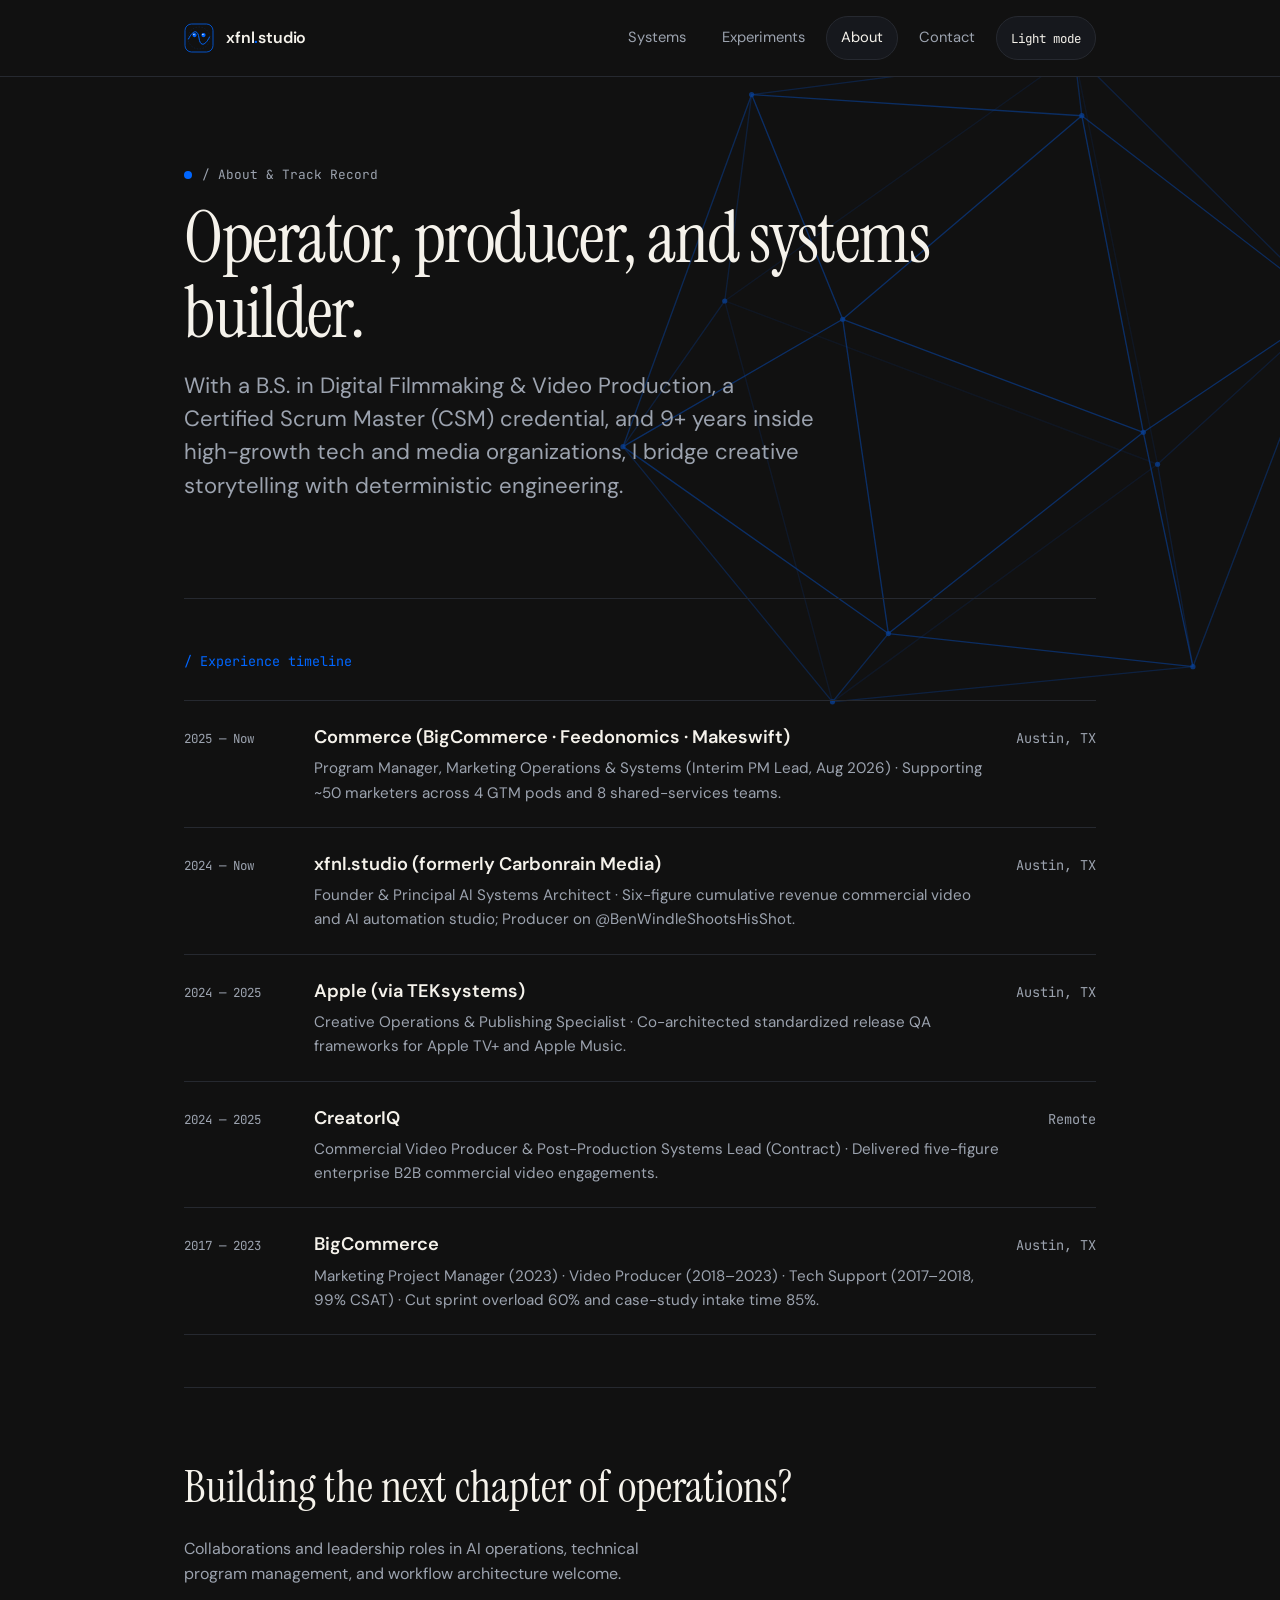
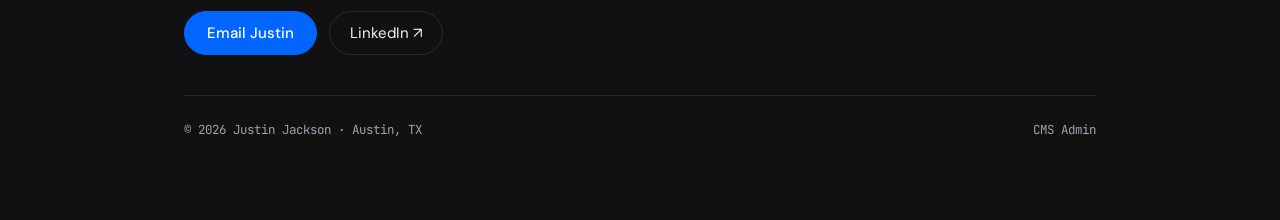
==== about/index.html @ 43e1999d "Clean-slate Clarissa-style Dark Mode + Clarity Blue portfolio + Sveltia CMS" ====
<!doctype html>
<html lang="en" data-mode="dark">
<head>
  <meta charset="utf-8">
  <meta name="viewport" content="width=device-width, initial-scale=1">
  <title>About & Timeline · Justin Jackson</title>
  <meta name="description" content="Justin Jackson — AI Systems & Marketing Operations Architect at Commerce (BigCommerce, Feedonomics, Makeswift), Apple, and CreatorIQ.">
  <link rel="icon" href="/favicon.svg" type="image/svg+xml">
  <link rel="preconnect" href="https://fonts.googleapis.com">
  <link rel="preconnect" href="https://fonts.gstatic.com" crossorigin>
  <link rel="stylesheet" href="https://fonts.googleapis.com/css2?family=DM+Sans:wght@400;500;600&family=Instrument+Serif:ital@0;1&family=JetBrains+Mono:wght@400;500&display=swap">
  <link rel="stylesheet" href="/obsession.css?v=1793552087">
  <script src="/portfolio.js?v=1793552087" defer></script>
</head>
<body>
  <canvas id="geo-canvas" class="geo-canvas" aria-hidden="true"></canvas>
  <header class="masthead">
    <div class="masthead-inner">
      <a href="/" class="brand" aria-label="xfnl.studio home">
        <img src="/favicon.svg" alt="" class="brand-icon">
        <span>xfnl<span class="brand-dot">.</span>studio</span>
      </a>
      <nav class="nav-bar" aria-label="Primary">
        <a href="/systems/" class="nav-link">Systems</a>
        <a href="/experiments/" class="nav-link">Experiments</a>
        <a href="/about/" class="nav-link active">About</a>
        <a href="#contact" class="nav-link">Contact</a>
        <button type="button" id="mode-toggle" class="mode-btn">Light mode</button>
      </nav>
    </div>
  </header>
  <main class="shell">

    <section class="hero">
      <div class="eyebrow"><span class="eyebrow-dot"></span><span>/ About &amp; Track Record</span></div>
      <h1 class="hero-title">Operator, producer, and systems builder.</h1>
      <p class="hero-lead">With a B.S. in Digital Filmmaking &amp; Video Production, a Certified Scrum Master (CSM) credential, and 9+ years inside high-growth tech and media organizations, I bridge creative storytelling with deterministic engineering.</p>
    </section>

    <section class="sec">
      <div class="sec-head"><span class="sec-kicker">/ Experience timeline</span></div>
      <div class="row-list">
        <div class="row-item">
          <span class="row-tag">2025 — Now</span>
          <div>
            <div class="row-title">Commerce (BigCommerce · Feedonomics · Makeswift)</div>
            <div class="row-sub">Program Manager, Marketing Operations &amp; Systems (Interim PM Lead, Aug 2026) · Supporting ~50 marketers across 4 GTM pods and 8 shared-services teams.</div>
          </div>
          <span class="row-arrow">Austin, TX</span>
        </div>
        <div class="row-item">
          <span class="row-tag">2024 — Now</span>
          <div>
            <div class="row-title">xfnl.studio (formerly Carbonrain Media)</div>
            <div class="row-sub">Founder &amp; Principal AI Systems Architect · Six-figure cumulative revenue commercial video and AI automation studio; Producer on @BenWindleShootsHisShot.</div>
          </div>
          <span class="row-arrow">Austin, TX</span>
        </div>
        <div class="row-item">
          <span class="row-tag">2024 — 2025</span>
          <div>
            <div class="row-title">Apple (via TEKsystems)</div>
            <div class="row-sub">Creative Operations &amp; Publishing Specialist · Co-architected standardized release QA frameworks for Apple TV+ and Apple Music.</div>
          </div>
          <span class="row-arrow">Austin, TX</span>
        </div>
        <div class="row-item">
          <span class="row-tag">2024 — 2025</span>
          <div>
            <div class="row-title">CreatorIQ</div>
            <div class="row-sub">Commercial Video Producer &amp; Post-Production Systems Lead (Contract) · Delivered five-figure enterprise B2B commercial video engagements.</div>
          </div>
          <span class="row-arrow">Remote</span>
        </div>
        <div class="row-item">
          <span class="row-tag">2017 — 2023</span>
          <div>
            <div class="row-title">BigCommerce</div>
            <div class="row-sub">Marketing Project Manager (2023) · Video Producer (2018–2023) · Tech Support (2017–2018, 99% CSAT) · Cut sprint overload 60% and case-study intake time 85%.</div>
          </div>
          <span class="row-arrow">Austin, TX</span>
        </div>
      </div>
    </section>

    <footer id="contact" class="footer">
      <h2 class="footer-title">Building the next chapter of operations?</h2>
      <p class="footer-sub">Collaborations and leadership roles in AI operations, technical program management, and workflow architecture welcome.</p>
      <div class="cta-row">
        <a href="mailto:justin@xfnl.studio" class="btn-primary">Email Justin</a>
        <a href="https://www.linkedin.com/in/justin-jackson-pm/" target="_blank" rel="noopener noreferrer" class="btn-secondary">LinkedIn ↗</a>
      </div>
      <div class="footer-meta">
        <span>© 2026 Justin Jackson · Austin, TX</span>
        <a href="/admin/">CMS Admin</a>
      </div>
    </footer>
  </main>
</body>
</html>
---- obsession.css ----
:root, html[data-mode="dark"] {
  --ar-bg: #111111;
  --ar-bg-elev: #16181d;
  --ar-fg: #f5f2eb;
  --ar-muted: #9ca3af;
  --ar-border: #262930;
  --ar-accent: #0066FF;
  --ar-accent-soft: rgba(0, 102, 255, 0.14);
  --ar-mark: #d94e4e;
  --font-serif: "Instrument Serif", Georgia, serif;
  --font-sans: "DM Sans", -apple-system, BlinkMacSystemFont, sans-serif;
  --font-mono: "JetBrains Mono", monospace;
}
html[data-mode="light"] {
  --ar-bg: #f5f2eb;
  --ar-bg-elev: #ebe6dc;
  --ar-fg: #111111;
  --ar-muted: #52525b;
  --ar-border: #d6d1c7;
  --ar-accent: #0066FF;
  --ar-accent-soft: rgba(0, 102, 255, 0.10);
  --ar-mark: #d94e4e;
}
*, *::before, *::after { box-sizing: border-box; margin: 0; padding: 0; }
html { scroll-behavior: smooth; background: var(--ar-bg); color: var(--ar-fg); font-family: var(--font-sans); font-size: 16px; line-height: 1.6; -webkit-font-smoothing: antialiased; }
body { min-height: 100vh; position: relative; overflow-x: hidden; background: var(--ar-bg); color: var(--ar-fg); transition: background-color 0.2s ease, color 0.2s ease; }
a { color: inherit; text-decoration: none; transition: color 0.15s ease, border-color 0.15s ease, background-color 0.15s ease; }
ul { list-style: none; }
.geo-canvas { position: fixed; top: 0; right: 0; width: 55vw; height: 100vh; pointer-events: none; z-index: 0; opacity: 0.55; }
@media (max-width: 768px) { .geo-canvas { width: 100vw; opacity: 0.28; } }
.shell { position: relative; z-index: 1; max-width: 960px; margin: 0 auto; padding: 0 24px; }
.masthead { border-bottom: 1px solid var(--ar-border); background: var(--ar-bg); position: sticky; top: 0; z-index: 20; }
.masthead-inner { max-width: 960px; margin: 0 auto; padding: 16px 24px; display: flex; align-items: center; justify-content: space-between; gap: 16px; }
.brand { display: inline-flex; align-items: center; gap: 12px; min-height: 44px; font-weight: 600; letter-spacing: -0.01em; }
.brand-icon { width: 30px; height: 30px; display: block; }
.brand-dot { color: var(--ar-accent); }
.nav-bar { display: flex; align-items: center; gap: 6px; flex-wrap: wrap; }
.nav-link { display: inline-flex; align-items: center; min-height: 44px; padding: 0 14px; border-radius: 999px; font-size: 0.92rem; color: var(--ar-muted); border: 1px solid transparent; }
.nav-link:hover, .nav-link.active { color: var(--ar-fg); border-color: var(--ar-border); background: var(--ar-bg-elev); }
.mode-btn { display: inline-flex; align-items: center; justify-content: center; min-width: 44px; min-height: 44px; padding: 0 14px; border-radius: 999px; border: 1px solid var(--ar-border); background: var(--ar-bg-elev); color: var(--ar-fg); font-family: var(--font-mono); font-size: 0.78rem; cursor: pointer; }
.mode-btn:hover { border-color: var(--ar-accent); }
.hero { padding: 88px 0 64px; position: relative; }
.eyebrow { font-family: var(--font-mono); font-size: 0.8rem; color: var(--ar-muted); margin-bottom: 16px; display: flex; align-items: center; gap: 10px; }
.eyebrow-dot { width: 8px; height: 8px; border-radius: 999px; background: var(--ar-accent); display: inline-block; }
.hero-title { font-family: var(--font-serif); font-weight: 400; font-size: clamp(2.75rem, 6vw, 4.5rem); line-height: 1.04; letter-spacing: -0.02em; margin-bottom: 18px; }
.hero-lead { font-size: clamp(1.12rem, 2.1vw, 1.38rem); color: var(--ar-muted); max-width: 640px; line-height: 1.5; margin-bottom: 32px; }
.hero-lead strong { color: var(--ar-fg); font-weight: 500; }
.cta-row { display: flex; align-items: center; gap: 12px; flex-wrap: wrap; }
.btn-primary { display: inline-flex; align-items: center; justify-content: center; min-height: 44px; padding: 0 22px; border-radius: 999px; background: var(--ar-accent); color: #ffffff; font-weight: 500; font-size: 0.94rem; border: 1px solid var(--ar-accent); }
.btn-primary:hover { opacity: 0.92; }
.btn-secondary { display: inline-flex; align-items: center; justify-content: center; min-height: 44px; padding: 0 20px; border-radius: 999px; background: transparent; color: var(--ar-fg); font-size: 0.94rem; border: 1px solid var(--ar-border); }
.btn-secondary:hover { border-color: var(--ar-accent); background: var(--ar-accent-soft); }
.fig-tag { margin-left: auto; font-family: var(--font-mono); font-size: 0.75rem; color: var(--ar-muted); }
.sec { padding: 52px 0; border-top: 1px solid var(--ar-border); }
.sec-head { display: flex; align-items: baseline; justify-content: space-between; margin-bottom: 28px; gap: 16px; }
.sec-kicker { font-family: var(--font-mono); font-size: 0.84rem; color: var(--ar-accent); }
.sec-more { font-family: var(--font-mono); font-size: 0.82rem; color: var(--ar-muted); min-height: 44px; display: inline-flex; align-items: center; }
.sec-more:hover { color: var(--ar-fg); }
.results-grid { display: grid; grid-template-columns: repeat(2, 1fr); gap: 16px; }
@media (max-width: 640px) { .results-grid { grid-template-columns: 1fr; } }
.stat-card { padding: 24px; border: 1px solid var(--ar-border); border-radius: 16px; background: var(--ar-bg-elev); display: flex; flex-direction: column; gap: 6px; }
.stat-num { font-family: var(--font-serif); font-size: clamp(1.85rem, 3.2vw, 2.35rem); line-height: 1.1; color: var(--ar-fg); }
.stat-desc { font-size: 0.94rem; color: var(--ar-muted); }
.row-list { display: flex; flex-direction: column; border-top: 1px solid var(--ar-border); }
.row-item { display: grid; grid-template-columns: 110px 1fr auto; align-items: baseline; gap: 20px; padding: 22px 0; border-bottom: 1px solid var(--ar-border); min-height: 44px; }
.row-item:hover .row-title { color: var(--ar-accent); }
@media (max-width: 640px) { .row-item { grid-template-columns: 1fr; gap: 6px; } }
.row-tag { font-family: var(--font-mono); font-size: 0.78rem; color: var(--ar-muted); }
.row-title { font-size: 1.14rem; font-weight: 600; color: var(--ar-fg); margin-bottom: 4px; transition: color 0.15s ease; }
.row-sub { font-size: 0.95rem; color: var(--ar-muted); }
.row-arrow { font-family: var(--font-mono); font-size: 0.85rem; color: var(--ar-muted); }
.exp-grid { display: grid; grid-template-columns: repeat(3, 1fr); gap: 16px; }
@media (max-width: 768px) { .exp-grid { grid-template-columns: 1fr; } }
.exp-card { padding: 24px; border: 1px solid var(--ar-border); border-radius: 16px; background: var(--ar-bg-elev); display: flex; flex-direction: column; gap: 10px; }
.exp-card:hover { border-color: var(--ar-accent); }
.exp-name { font-size: 1.1rem; font-weight: 600; color: var(--ar-fg); display: flex; align-items: center; justify-content: space-between; }
.exp-pill { font-family: var(--font-mono); font-size: 0.72rem; padding: 3px 10px; border-radius: 999px; border: 1px solid var(--ar-border); color: var(--ar-accent); }
.exp-desc { font-size: 0.92rem; color: var(--ar-muted); line-height: 1.5; }
.case-block { padding: 36px 0; border-bottom: 1px solid var(--ar-border); display: grid; grid-template-columns: 240px 1fr; gap: 32px; }
@media (max-width: 768px) { .case-block { grid-template-columns: 1fr; gap: 12px; } }
.case-meta { font-family: var(--font-mono); font-size: 0.8rem; color: var(--ar-muted); display: flex; flex-direction: column; gap: 8px; }
.case-title { font-family: var(--font-serif); font-size: 2rem; font-weight: 400; line-height: 1.15; margin-bottom: 14px; }
.case-body { font-size: 1rem; color: var(--ar-muted); margin-bottom: 18px; max-width: 65ch; }
.case-body strong { color: var(--ar-fg); font-weight: 500; }
.pill-row { display: flex; flex-wrap: wrap; gap: 8px; margin-top: 12px; }
.pill { font-family: var(--font-mono); font-size: 0.76rem; padding: 4px 12px; border-radius: 999px; border: 1px solid var(--ar-border); background: var(--ar-bg-elev); color: var(--ar-fg); }
.footer { padding: 64px 0 80px; border-top: 1px solid var(--ar-border); }
.footer-title { font-family: var(--font-serif); font-size: clamp(2rem, 4vw, 2.8rem); font-weight: 400; margin-bottom: 12px; }
.footer-sub { font-size: 1rem; color: var(--ar-muted); margin-bottom: 24px; max-width: 520px; }
.footer-meta { margin-top: 40px; padding-top: 24px; border-top: 1px solid var(--ar-border); display: flex; justify-content: space-between; font-family: var(--font-mono); font-size: 0.78rem; color: var(--ar-muted); flex-wrap: wrap; gap: 12px; }
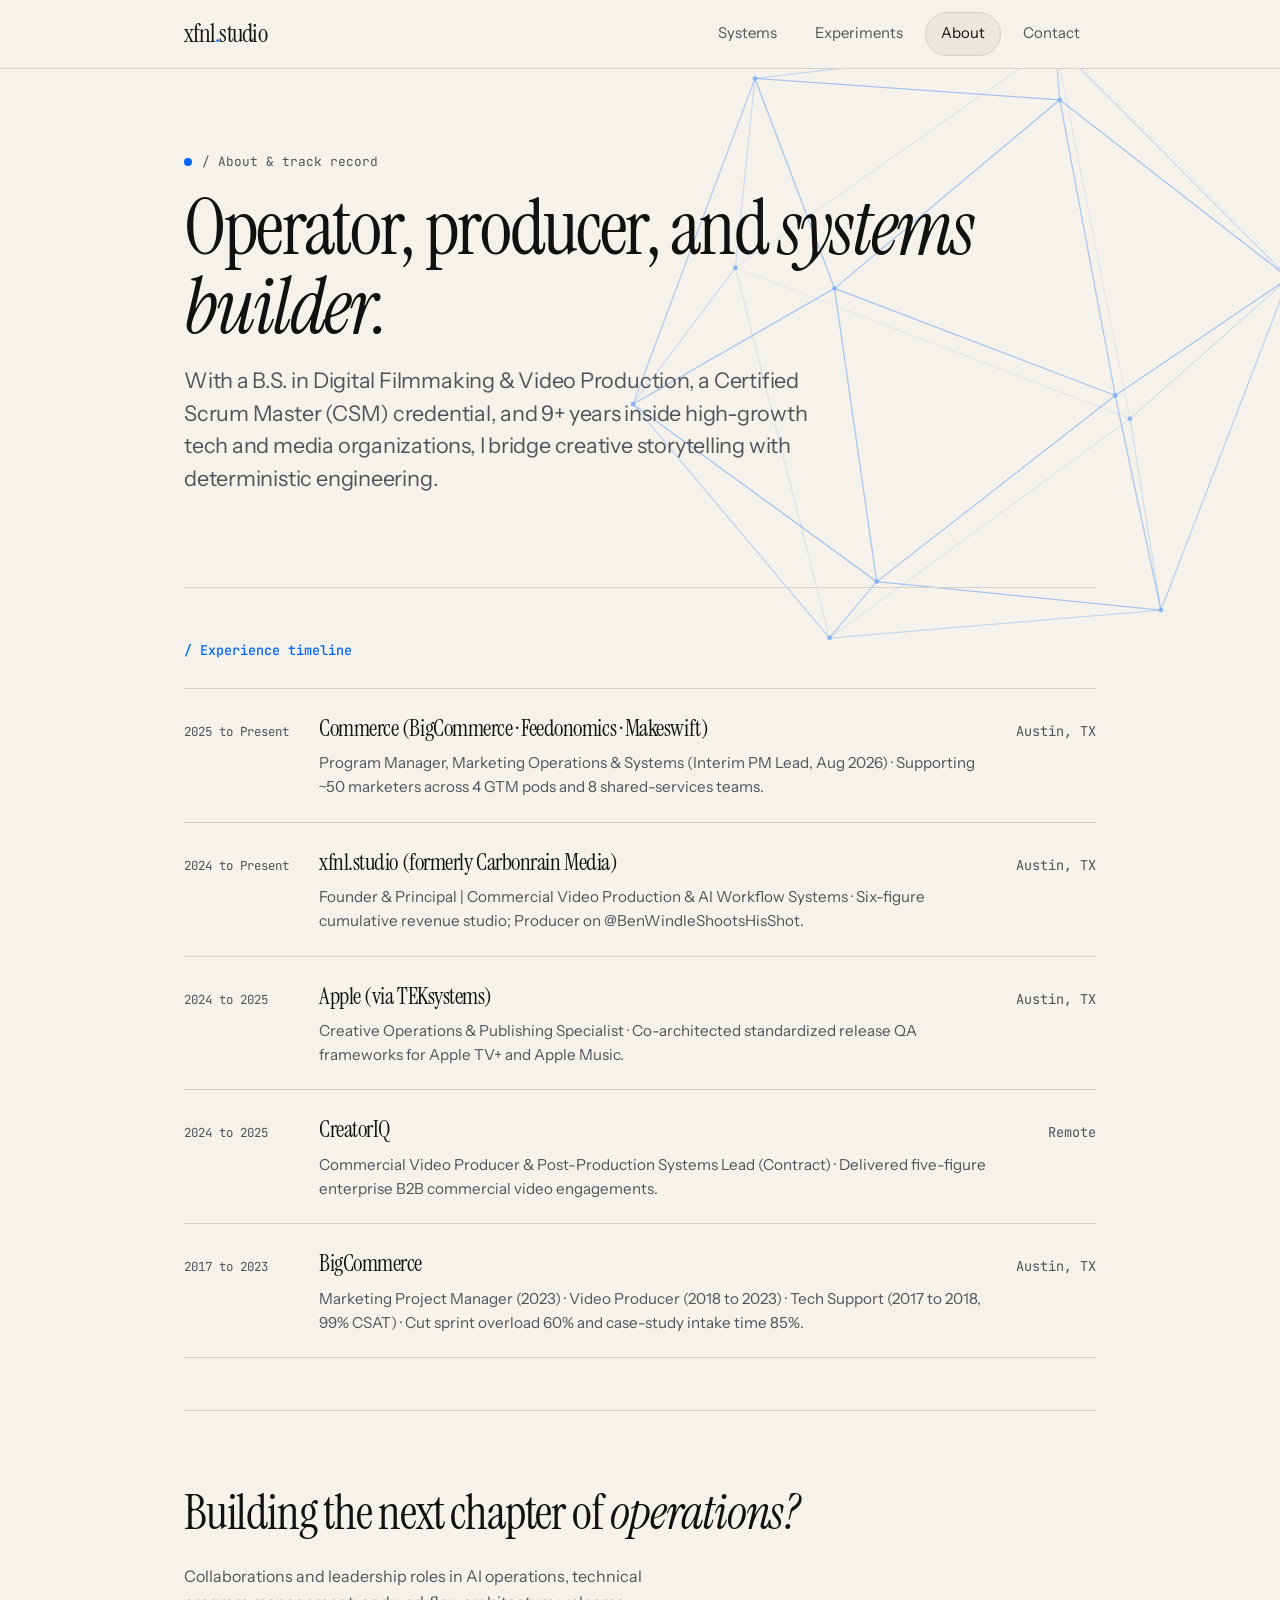
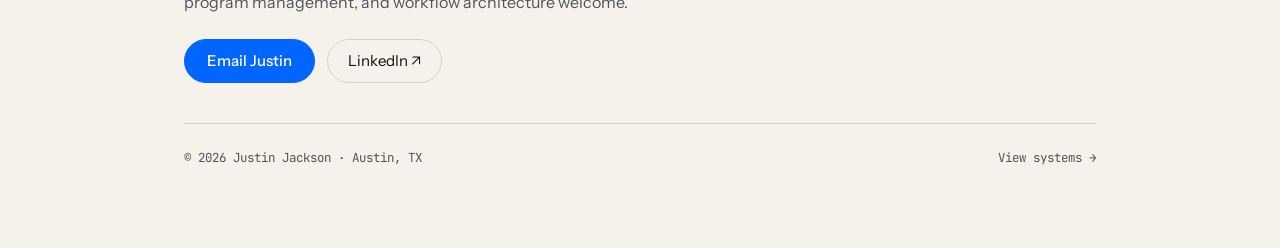
==== commit 0553e496: "V2 Portfolio: pure wordmark, mobile hamburger, auto system polarity, un-smooshed 3D mesh, 90s Apple " ====
--- a/about/index.html
+++ b/about/index.html
@@ -1,82 +1,89 @@
 <!doctype html>
-<html lang="en" data-mode="dark">
+<html lang="en">
 <head>
   <meta charset="utf-8">
   <meta name="viewport" content="width=device-width, initial-scale=1">
   <title>About & Timeline · Justin Jackson</title>
-  <meta name="description" content="Justin Jackson — AI Systems & Marketing Operations Architect at Commerce (BigCommerce, Feedonomics, Makeswift), Apple, and CreatorIQ.">
-  <link rel="icon" href="/favicon.svg" type="image/svg+xml">
+  <meta name="description" content="Justin Jackson: AI Systems and Marketing Operations Architect at Commerce (BigCommerce, Feedonomics, Makeswift), Apple, and CreatorIQ.">
+  <link rel="icon" href="/favicon.svg?v=1793558083" type="image/svg+xml">
   <link rel="preconnect" href="https://fonts.googleapis.com">
   <link rel="preconnect" href="https://fonts.gstatic.com" crossorigin>
-  <link rel="stylesheet" href="https://fonts.googleapis.com/css2?family=DM+Sans:wght@400;500;600&family=Instrument+Serif:ital@0;1&family=JetBrains+Mono:wght@400;500&display=swap">
-  <link rel="stylesheet" href="/obsession.css?v=1793552087">
-  <script src="/portfolio.js?v=1793552087" defer></script>
+  <link rel="stylesheet" href="https://fonts.googleapis.com/css2?family=Instrument+Sans:wght@400;500;600&family=Instrument+Serif:ital@0;1&family=JetBrains+Mono:wght@400;500&display=swap">
+  <link rel="stylesheet" href="/obsession.css?v=1793558083">
+  <script type="application/ld+json">{"@context": "https://schema.org", "@type": "Person", "name": "Justin Jackson", "url": "https://xfnl.studio", "jobTitle": "Program Manager, Marketing Operations & AI Systems", "worksFor": {"@type": "Organization", "name": "Commerce", "description": "Parent organization of BigCommerce, Feedonomics, and Makeswift"}, "sameAs": ["https://www.linkedin.com/in/justin-jackson-pm/", "https://www.youtube.com/@BenWindleShootsHisShot"]}</script>
+  <script src="/portfolio.js?v=1793558083" defer></script>
 </head>
-<body>
+<body data-page="about">
+  <a href="#main-content" class="skip-link">Skip to main content</a>
   <canvas id="geo-canvas" class="geo-canvas" aria-hidden="true"></canvas>
   <header class="masthead">
     <div class="masthead-inner">
       <a href="/" class="brand" aria-label="xfnl.studio home">
-        <img src="/favicon.svg" alt="" class="brand-icon">
         <span>xfnl<span class="brand-dot">.</span>studio</span>
       </a>
-      <nav class="nav-bar" aria-label="Primary">
+      <button type="button" id="menu-toggle" class="menu-toggle" aria-label="Toggle navigation menu" aria-expanded="false" aria-controls="primary-nav">
+        <svg viewBox="0 0 24 24" aria-hidden="true">
+          <line x1="4" y1="7" x2="20" y2="7"></line>
+          <line x1="4" y1="12" x2="20" y2="12"></line>
+          <line x1="4" y1="17" x2="20" y2="17"></line>
+        </svg>
+      </button>
+      <nav id="primary-nav" class="nav-bar" aria-label="Primary">
         <a href="/systems/" class="nav-link">Systems</a>
         <a href="/experiments/" class="nav-link">Experiments</a>
         <a href="/about/" class="nav-link active">About</a>
         <a href="#contact" class="nav-link">Contact</a>
-        <button type="button" id="mode-toggle" class="mode-btn">Light mode</button>
       </nav>
     </div>
   </header>
-  <main class="shell">
+  <main id="main-content" class="shell">
 
     <section class="hero">
-      <div class="eyebrow"><span class="eyebrow-dot"></span><span>/ About &amp; Track Record</span></div>
-      <h1 class="hero-title">Operator, producer, and systems builder.</h1>
-      <p class="hero-lead">With a B.S. in Digital Filmmaking &amp; Video Production, a Certified Scrum Master (CSM) credential, and 9+ years inside high-growth tech and media organizations, I bridge creative storytelling with deterministic engineering.</p>
+      <div class="eyebrow"><span class="eyebrow-dot"></span><span id="cms-eyebrow">/ About &amp; track record</span></div>
+      <h1 id="cms-title" class="hero-title">Operator, producer, and <em>systems builder.</em></h1>
+      <p id="cms-lead" class="hero-lead">With a B.S. in Digital Filmmaking &amp; Video Production, a Certified Scrum Master (CSM) credential, and 9+ years inside high-growth tech and media organizations, I bridge creative storytelling with deterministic engineering.</p>
     </section>
 
     <section class="sec">
-      <div class="sec-head"><span class="sec-kicker">/ Experience timeline</span></div>
-      <div class="row-list">
+      <div class="sec-head"><h2 class="sec-kicker">/ Experience timeline</h2></div>
+      <div id="cms-about-roles" class="row-list">
         <div class="row-item">
-          <span class="row-tag">2025 — Now</span>
+          <span class="row-tag">2025 to Present</span>
           <div>
-            <div class="row-title">Commerce (BigCommerce · Feedonomics · Makeswift)</div>
-            <div class="row-sub">Program Manager, Marketing Operations &amp; Systems (Interim PM Lead, Aug 2026) · Supporting ~50 marketers across 4 GTM pods and 8 shared-services teams.</div>
+            <h3 class="row-title">Commerce (BigCommerce · Feedonomics · Makeswift)</h3>
+            <p class="row-sub">Program Manager, Marketing Operations &amp; Systems (Interim PM Lead, Aug 2026) · Supporting ~50 marketers across 4 GTM pods and 8 shared-services teams.</p>
           </div>
           <span class="row-arrow">Austin, TX</span>
         </div>
         <div class="row-item">
-          <span class="row-tag">2024 — Now</span>
+          <span class="row-tag">2024 to Present</span>
           <div>
-            <div class="row-title">xfnl.studio (formerly Carbonrain Media)</div>
-            <div class="row-sub">Founder &amp; Principal AI Systems Architect · Six-figure cumulative revenue commercial video and AI automation studio; Producer on @BenWindleShootsHisShot.</div>
+            <h3 class="row-title">xfnl.studio (formerly Carbonrain Media)</h3>
+            <p class="row-sub">Founder &amp; Principal | Commercial Video Production &amp; AI Workflow Systems · Six-figure cumulative revenue studio; Producer on @BenWindleShootsHisShot.</p>
           </div>
           <span class="row-arrow">Austin, TX</span>
         </div>
         <div class="row-item">
-          <span class="row-tag">2024 — 2025</span>
+          <span class="row-tag">2024 to 2025</span>
           <div>
-            <div class="row-title">Apple (via TEKsystems)</div>
-            <div class="row-sub">Creative Operations &amp; Publishing Specialist · Co-architected standardized release QA frameworks for Apple TV+ and Apple Music.</div>
+            <h3 class="row-title">Apple (via TEKsystems)</h3>
+            <p class="row-sub">Creative Operations &amp; Publishing Specialist · Co-architected standardized release QA frameworks for Apple TV+ and Apple Music.</p>
           </div>
           <span class="row-arrow">Austin, TX</span>
         </div>
         <div class="row-item">
-          <span class="row-tag">2024 — 2025</span>
+          <span class="row-tag">2024 to 2025</span>
           <div>
-            <div class="row-title">CreatorIQ</div>
-            <div class="row-sub">Commercial Video Producer &amp; Post-Production Systems Lead (Contract) · Delivered five-figure enterprise B2B commercial video engagements.</div>
+            <h3 class="row-title">CreatorIQ</h3>
+            <p class="row-sub">Commercial Video Producer &amp; Post-Production Systems Lead (Contract) · Delivered five-figure enterprise B2B commercial video engagements.</p>
           </div>
           <span class="row-arrow">Remote</span>
         </div>
         <div class="row-item">
-          <span class="row-tag">2017 — 2023</span>
+          <span class="row-tag">2017 to 2023</span>
           <div>
-            <div class="row-title">BigCommerce</div>
-            <div class="row-sub">Marketing Project Manager (2023) · Video Producer (2018–2023) · Tech Support (2017–2018, 99% CSAT) · Cut sprint overload 60% and case-study intake time 85%.</div>
+            <h3 class="row-title">BigCommerce</h3>
+            <p class="row-sub">Marketing Project Manager (2023) · Video Producer (2018 to 2023) · Tech Support (2017 to 2018, 99% CSAT) · Cut sprint overload 60% and case-study intake time 85%.</p>
           </div>
           <span class="row-arrow">Austin, TX</span>
         </div>
@@ -84,7 +91,7 @@
     </section>
 
     <footer id="contact" class="footer">
-      <h2 class="footer-title">Building the next chapter of operations?</h2>
+      <h2 class="footer-title">Building the next chapter of <em>operations?</em></h2>
       <p class="footer-sub">Collaborations and leadership roles in AI operations, technical program management, and workflow architecture welcome.</p>
       <div class="cta-row">
         <a href="mailto:justin@xfnl.studio" class="btn-primary">Email Justin</a>
@@ -92,7 +99,7 @@
       </div>
       <div class="footer-meta">
         <span>© 2026 Justin Jackson · Austin, TX</span>
-        <a href="/admin/">CMS Admin</a>
+        <a href="/systems/">View systems →</a>
       </div>
     </footer>
   </main>
--- a/obsession.css
+++ b/obsession.css
@@ -1,90 +1,101 @@
-:root, html[data-mode="dark"] {
+:root {
   --ar-bg: #111111;
-  --ar-bg-elev: #16181d;
+  --ar-bg-elev: rgba(22, 24, 29, 0.86);
   --ar-fg: #f5f2eb;
   --ar-muted: #9ca3af;
   --ar-border: #262930;
   --ar-accent: #0066FF;
   --ar-accent-soft: rgba(0, 102, 255, 0.14);
-  --ar-mark: #d94e4e;
-  --font-serif: "Instrument Serif", Georgia, serif;
-  --font-sans: "DM Sans", -apple-system, BlinkMacSystemFont, sans-serif;
+  --font-serif: "Instrument Serif", Georgia, "Times New Roman", serif;
+  --font-sans: "Instrument Sans", -apple-system, BlinkMacSystemFont, sans-serif;
   --font-mono: "JetBrains Mono", monospace;
 }
-html[data-mode="light"] {
-  --ar-bg: #f5f2eb;
-  --ar-bg-elev: #ebe6dc;
-  --ar-fg: #111111;
-  --ar-muted: #52525b;
-  --ar-border: #d6d1c7;
-  --ar-accent: #0066FF;
-  --ar-accent-soft: rgba(0, 102, 255, 0.10);
-  --ar-mark: #d94e4e;
+@media (prefers-color-scheme: light) {
+  :root {
+    --ar-bg: #f5f2eb;
+    --ar-bg-elev: rgba(235, 230, 220, 0.86);
+    --ar-fg: #111111;
+    --ar-muted: #52525b;
+    --ar-border: #d6d1c7;
+    --ar-accent: #0066FF;
+    --ar-accent-soft: rgba(0, 102, 255, 0.10);
+  }
 }
 *, *::before, *::after { box-sizing: border-box; margin: 0; padding: 0; }
-html { scroll-behavior: smooth; background: var(--ar-bg); color: var(--ar-fg); font-family: var(--font-sans); font-size: 16px; line-height: 1.6; -webkit-font-smoothing: antialiased; }
-body { min-height: 100vh; position: relative; overflow-x: hidden; background: var(--ar-bg); color: var(--ar-fg); transition: background-color 0.2s ease, color 0.2s ease; }
+html { scroll-behavior: smooth; background: var(--ar-bg); color: var(--ar-fg); font-family: var(--font-sans); font-size: 16px; line-height: 1.6; -webkit-font-smoothing: antialiased; text-rendering: optimizeLegibility; }
+body { min-height: 100vh; position: relative; overflow-x: hidden; background: var(--ar-bg); color: var(--ar-fg); }
 a { color: inherit; text-decoration: none; transition: color 0.15s ease, border-color 0.15s ease, background-color 0.15s ease; }
+a:focus-visible, button:focus-visible { outline: 2px solid var(--ar-accent); outline-offset: 3px; border-radius: 6px; }
 ul { list-style: none; }
-.geo-canvas { position: fixed; top: 0; right: 0; width: 55vw; height: 100vh; pointer-events: none; z-index: 0; opacity: 0.55; }
-@media (max-width: 768px) { .geo-canvas { width: 100vw; opacity: 0.28; } }
+.skip-link { position: absolute; left: -9999px; top: 8px; z-index: 100; padding: 10px 16px; background: var(--ar-accent); color: #ffffff; border-radius: 999px; font-size: 0.88rem; }
+.skip-link:focus { left: 16px; }
+.geo-canvas { position: fixed; top: 0; right: 0; width: 55vw; height: 100vh; pointer-events: none; z-index: 0; opacity: 0.52; display: block; }
+@media (max-width: 768px) { .geo-canvas { width: 100vw; height: 100svh; opacity: 0.30; } }
 .shell { position: relative; z-index: 1; max-width: 960px; margin: 0 auto; padding: 0 24px; }
-.masthead { border-bottom: 1px solid var(--ar-border); background: var(--ar-bg); position: sticky; top: 0; z-index: 20; }
-.masthead-inner { max-width: 960px; margin: 0 auto; padding: 16px 24px; display: flex; align-items: center; justify-content: space-between; gap: 16px; }
-.brand { display: inline-flex; align-items: center; gap: 12px; min-height: 44px; font-weight: 600; letter-spacing: -0.01em; }
-.brand-icon { width: 30px; height: 30px; display: block; }
+.masthead { border-bottom: 1px solid var(--ar-border); background: var(--ar-bg); position: sticky; top: 0; z-index: 30; }
+.masthead-inner { max-width: 960px; margin: 0 auto; padding: 12px 24px; display: flex; align-items: center; justify-content: space-between; gap: 16px; position: relative; }
+.brand { display: inline-flex; align-items: center; min-height: 44px; font-family: var(--font-serif); font-size: 1.55rem; font-weight: 400; letter-spacing: -0.03em; }
 .brand-dot { color: var(--ar-accent); }
-.nav-bar { display: flex; align-items: center; gap: 6px; flex-wrap: wrap; }
-.nav-link { display: inline-flex; align-items: center; min-height: 44px; padding: 0 14px; border-radius: 999px; font-size: 0.92rem; color: var(--ar-muted); border: 1px solid transparent; }
+.menu-toggle { display: none; align-items: center; justify-content: center; width: 44px; height: 44px; border-radius: 999px; border: 1px solid var(--ar-border); background: var(--ar-bg-elev); color: var(--ar-fg); cursor: pointer; }
+.menu-toggle svg { width: 20px; height: 20px; stroke: currentColor; stroke-width: 1.8; fill: none; stroke-linecap: round; }
+.nav-bar { display: flex; align-items: center; gap: 6px; }
+.nav-link { display: inline-flex; align-items: center; min-height: 44px; padding: 0 15px; border-radius: 999px; font-size: 0.93rem; color: var(--ar-muted); border: 1px solid transparent; }
 .nav-link:hover, .nav-link.active { color: var(--ar-fg); border-color: var(--ar-border); background: var(--ar-bg-elev); }
-.mode-btn { display: inline-flex; align-items: center; justify-content: center; min-width: 44px; min-height: 44px; padding: 0 14px; border-radius: 999px; border: 1px solid var(--ar-border); background: var(--ar-bg-elev); color: var(--ar-fg); font-family: var(--font-mono); font-size: 0.78rem; cursor: pointer; }
-.mode-btn:hover { border-color: var(--ar-accent); }
-.hero { padding: 88px 0 64px; position: relative; }
-.eyebrow { font-family: var(--font-mono); font-size: 0.8rem; color: var(--ar-muted); margin-bottom: 16px; display: flex; align-items: center; gap: 10px; }
-.eyebrow-dot { width: 8px; height: 8px; border-radius: 999px; background: var(--ar-accent); display: inline-block; }
-.hero-title { font-family: var(--font-serif); font-weight: 400; font-size: clamp(2.75rem, 6vw, 4.5rem); line-height: 1.04; letter-spacing: -0.02em; margin-bottom: 18px; }
-.hero-lead { font-size: clamp(1.12rem, 2.1vw, 1.38rem); color: var(--ar-muted); max-width: 640px; line-height: 1.5; margin-bottom: 32px; }
+@media (max-width: 720px) {
+  .menu-toggle { display: inline-flex; }
+  .nav-bar { display: none; position: absolute; top: 100%; left: 0; right: 0; background: var(--ar-bg); border-bottom: 1px solid var(--ar-border); padding: 12px 24px 18px; flex-direction: column; align-items: stretch; gap: 6px; }
+  .nav-bar.open { display: flex; }
+  .nav-link { width: 100%; justify-content: flex-start; padding: 0 16px; }
+}
+.hero { padding: 84px 0 60px; position: relative; }
+@media (max-width: 640px) { .hero { padding: 52px 0 44px; } }
+.eyebrow { font-family: var(--font-mono); font-size: 0.8rem; color: var(--ar-muted); margin-bottom: 16px; display: flex; align-items: center; gap: 10px; line-height: 1.45; }
+.eyebrow-dot { width: 8px; height: 8px; border-radius: 999px; background: var(--ar-accent); flex-shrink: 0; display: inline-block; }
+.hero-title { font-family: var(--font-serif); font-weight: 400; font-size: clamp(3rem, 6.8vw, 4.85rem); line-height: 1.02; letter-spacing: -0.03em; margin-bottom: 18px; }
+.hero-title em { font-style: italic; font-weight: 400; }
+.hero-lead { font-size: clamp(1.12rem, 2.05vw, 1.35rem); color: var(--ar-muted); max-width: 630px; line-height: 1.52; margin-bottom: 32px; letter-spacing: -0.01em; }
 .hero-lead strong { color: var(--ar-fg); font-weight: 500; }
+.hero-lead a { text-decoration: underline; text-decoration-color: var(--ar-accent); text-underline-offset: 3px; }
 .cta-row { display: flex; align-items: center; gap: 12px; flex-wrap: wrap; }
 .btn-primary { display: inline-flex; align-items: center; justify-content: center; min-height: 44px; padding: 0 22px; border-radius: 999px; background: var(--ar-accent); color: #ffffff; font-weight: 500; font-size: 0.94rem; border: 1px solid var(--ar-accent); }
 .btn-primary:hover { opacity: 0.92; }
 .btn-secondary { display: inline-flex; align-items: center; justify-content: center; min-height: 44px; padding: 0 20px; border-radius: 999px; background: transparent; color: var(--ar-fg); font-size: 0.94rem; border: 1px solid var(--ar-border); }
 .btn-secondary:hover { border-color: var(--ar-accent); background: var(--ar-accent-soft); }
-.fig-tag { margin-left: auto; font-family: var(--font-mono); font-size: 0.75rem; color: var(--ar-muted); }
 .sec { padding: 52px 0; border-top: 1px solid var(--ar-border); }
-.sec-head { display: flex; align-items: baseline; justify-content: space-between; margin-bottom: 28px; gap: 16px; }
-.sec-kicker { font-family: var(--font-mono); font-size: 0.84rem; color: var(--ar-accent); }
+.sec-head { display: flex; align-items: baseline; justify-content: space-between; margin-bottom: 26px; gap: 16px; }
+.sec-kicker { font-family: var(--font-mono); font-size: 0.84rem; font-weight: 500; color: var(--ar-accent); }
 .sec-more { font-family: var(--font-mono); font-size: 0.82rem; color: var(--ar-muted); min-height: 44px; display: inline-flex; align-items: center; }
 .sec-more:hover { color: var(--ar-fg); }
 .results-grid { display: grid; grid-template-columns: repeat(2, 1fr); gap: 16px; }
 @media (max-width: 640px) { .results-grid { grid-template-columns: 1fr; } }
-.stat-card { padding: 24px; border: 1px solid var(--ar-border); border-radius: 16px; background: var(--ar-bg-elev); display: flex; flex-direction: column; gap: 6px; }
-.stat-num { font-family: var(--font-serif); font-size: clamp(1.85rem, 3.2vw, 2.35rem); line-height: 1.1; color: var(--ar-fg); }
+.stat-card { padding: 24px; border: 1px solid var(--ar-border); border-radius: 16px; background: var(--ar-bg-elev); backdrop-filter: blur(8px); display: flex; flex-direction: column; gap: 6px; }
+.stat-num { font-family: var(--font-serif); font-size: clamp(1.95rem, 3.4vw, 2.45rem); line-height: 1.08; letter-spacing: -0.025em; color: var(--ar-fg); font-weight: 400; }
 .stat-desc { font-size: 0.94rem; color: var(--ar-muted); }
 .row-list { display: flex; flex-direction: column; border-top: 1px solid var(--ar-border); }
-.row-item { display: grid; grid-template-columns: 110px 1fr auto; align-items: baseline; gap: 20px; padding: 22px 0; border-bottom: 1px solid var(--ar-border); min-height: 44px; }
+.row-item { display: grid; grid-template-columns: 115px 1fr auto; align-items: baseline; gap: 20px; padding: 22px 0; border-bottom: 1px solid var(--ar-border); min-height: 44px; }
 .row-item:hover .row-title { color: var(--ar-accent); }
-@media (max-width: 640px) { .row-item { grid-template-columns: 1fr; gap: 6px; } }
+@media (max-width: 640px) { .row-item { grid-template-columns: 1fr; gap: 6px; } .row-arrow { display: none; } }
 .row-tag { font-family: var(--font-mono); font-size: 0.78rem; color: var(--ar-muted); }
-.row-title { font-size: 1.14rem; font-weight: 600; color: var(--ar-fg); margin-bottom: 4px; transition: color 0.15s ease; }
+.row-title { font-family: var(--font-serif); font-size: 1.42rem; font-weight: 400; letter-spacing: -0.02em; color: var(--ar-fg); margin-bottom: 4px; transition: color 0.15s ease; }
 .row-sub { font-size: 0.95rem; color: var(--ar-muted); }
 .row-arrow { font-family: var(--font-mono); font-size: 0.85rem; color: var(--ar-muted); }
 .exp-grid { display: grid; grid-template-columns: repeat(3, 1fr); gap: 16px; }
 @media (max-width: 768px) { .exp-grid { grid-template-columns: 1fr; } }
-.exp-card { padding: 24px; border: 1px solid var(--ar-border); border-radius: 16px; background: var(--ar-bg-elev); display: flex; flex-direction: column; gap: 10px; }
+.exp-card { padding: 24px; border: 1px solid var(--ar-border); border-radius: 16px; background: var(--ar-bg-elev); backdrop-filter: blur(8px); display: flex; flex-direction: column; gap: 10px; }
 .exp-card:hover { border-color: var(--ar-accent); }
-.exp-name { font-size: 1.1rem; font-weight: 600; color: var(--ar-fg); display: flex; align-items: center; justify-content: space-between; }
+.exp-name { font-family: var(--font-serif); font-size: 1.45rem; font-weight: 400; letter-spacing: -0.02em; color: var(--ar-fg); display: flex; align-items: center; justify-content: space-between; }
 .exp-pill { font-family: var(--font-mono); font-size: 0.72rem; padding: 3px 10px; border-radius: 999px; border: 1px solid var(--ar-border); color: var(--ar-accent); }
 .exp-desc { font-size: 0.92rem; color: var(--ar-muted); line-height: 1.5; }
-.case-block { padding: 36px 0; border-bottom: 1px solid var(--ar-border); display: grid; grid-template-columns: 240px 1fr; gap: 32px; }
+.case-block { padding: 36px 0; border-bottom: 1px solid var(--ar-border); display: grid; grid-template-columns: 220px 1fr; gap: 32px; }
 @media (max-width: 768px) { .case-block { grid-template-columns: 1fr; gap: 12px; } }
-.case-meta { font-family: var(--font-mono); font-size: 0.8rem; color: var(--ar-muted); display: flex; flex-direction: column; gap: 8px; }
-.case-title { font-family: var(--font-serif); font-size: 2rem; font-weight: 400; line-height: 1.15; margin-bottom: 14px; }
+.case-meta { font-family: var(--font-mono); font-size: 0.8rem; color: var(--ar-muted); display: flex; flex-direction: column; gap: 6px; }
+.case-title { font-family: var(--font-serif); font-size: clamp(1.85rem, 3.2vw, 2.3rem); font-weight: 400; letter-spacing: -0.025em; line-height: 1.12; margin-bottom: 14px; }
 .case-body { font-size: 1rem; color: var(--ar-muted); margin-bottom: 18px; max-width: 65ch; }
 .case-body strong { color: var(--ar-fg); font-weight: 500; }
+.case-body a { text-decoration: underline; text-decoration-color: var(--ar-accent); text-underline-offset: 3px; }
 .pill-row { display: flex; flex-wrap: wrap; gap: 8px; margin-top: 12px; }
 .pill { font-family: var(--font-mono); font-size: 0.76rem; padding: 4px 12px; border-radius: 999px; border: 1px solid var(--ar-border); background: var(--ar-bg-elev); color: var(--ar-fg); }
 .footer { padding: 64px 0 80px; border-top: 1px solid var(--ar-border); }
-.footer-title { font-family: var(--font-serif); font-size: clamp(2rem, 4vw, 2.8rem); font-weight: 400; margin-bottom: 12px; }
+.footer-title { font-family: var(--font-serif); font-size: clamp(2.1rem, 4.2vw, 3rem); font-weight: 400; letter-spacing: -0.025em; margin-bottom: 12px; }
 .footer-sub { font-size: 1rem; color: var(--ar-muted); margin-bottom: 24px; max-width: 520px; }
 .footer-meta { margin-top: 40px; padding-top: 24px; border-top: 1px solid var(--ar-border); display: flex; justify-content: space-between; font-family: var(--font-mono); font-size: 0.78rem; color: var(--ar-muted); flex-wrap: wrap; gap: 12px; }
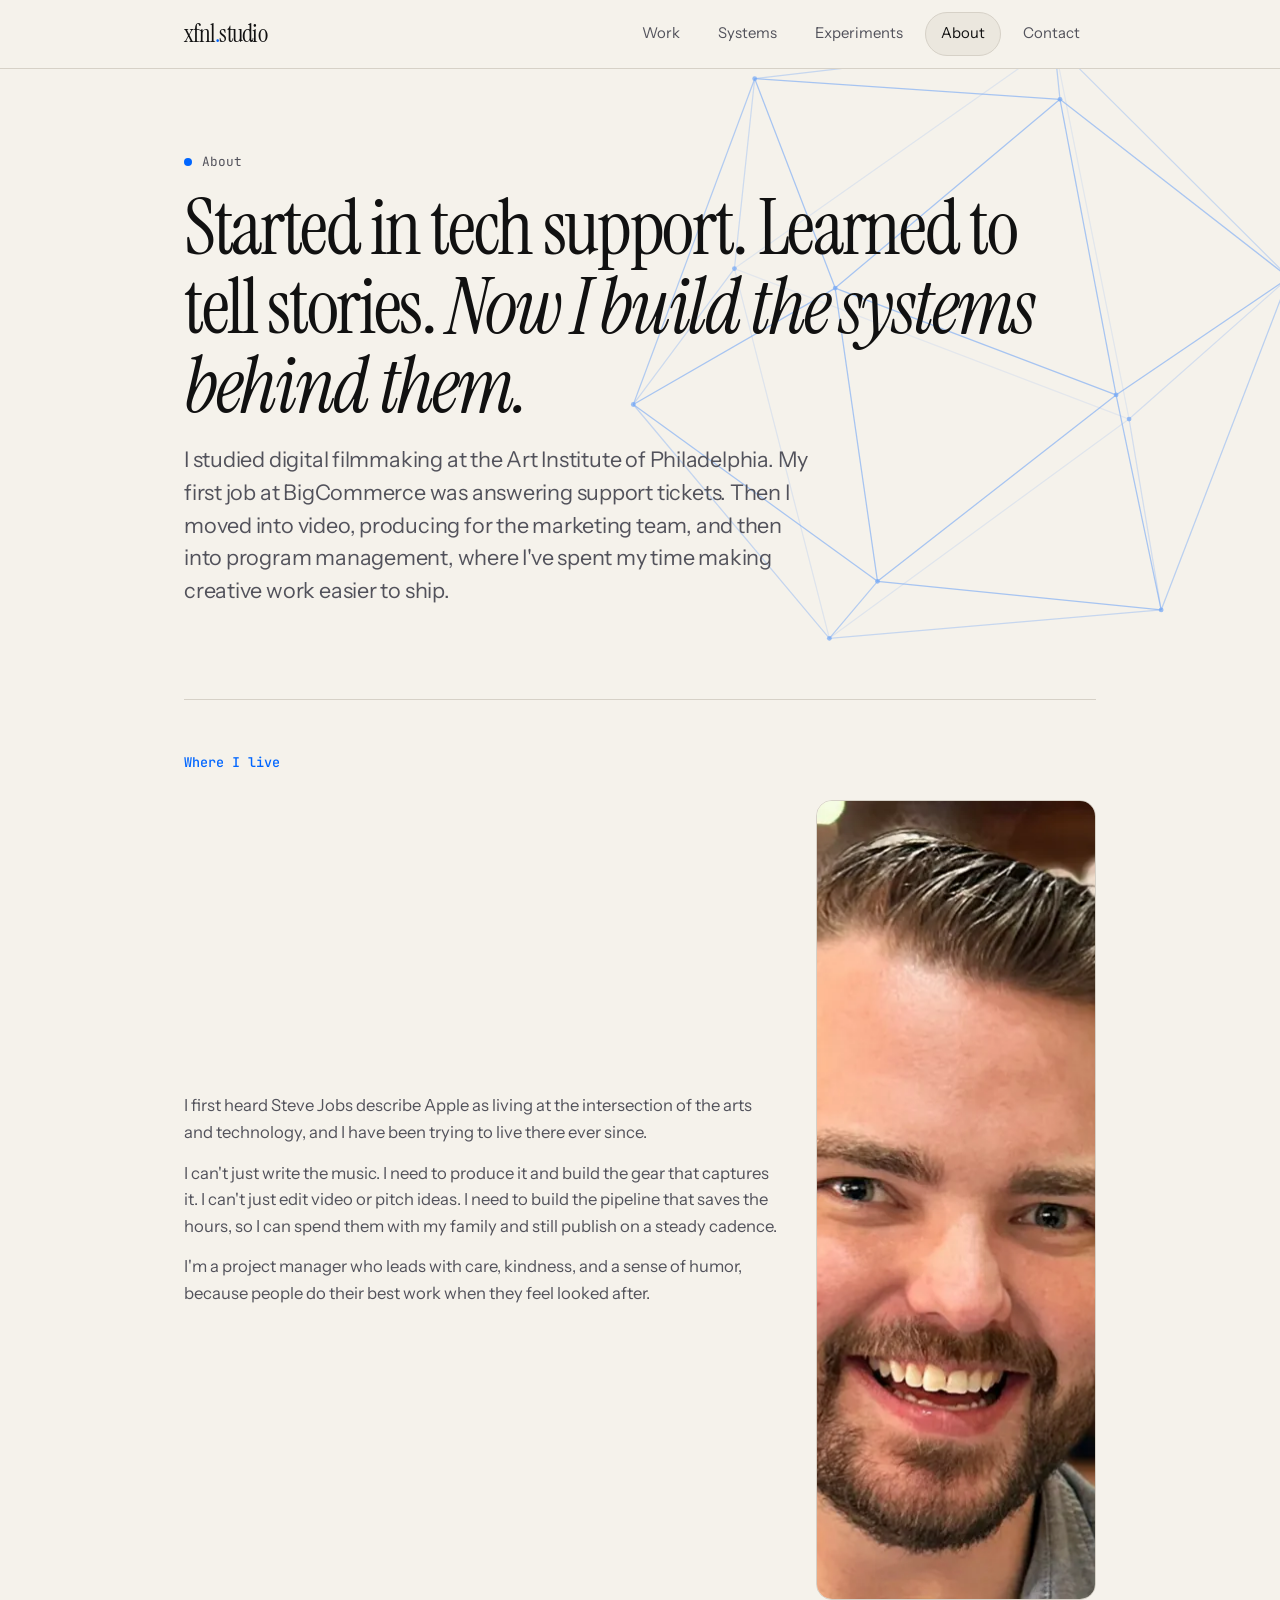
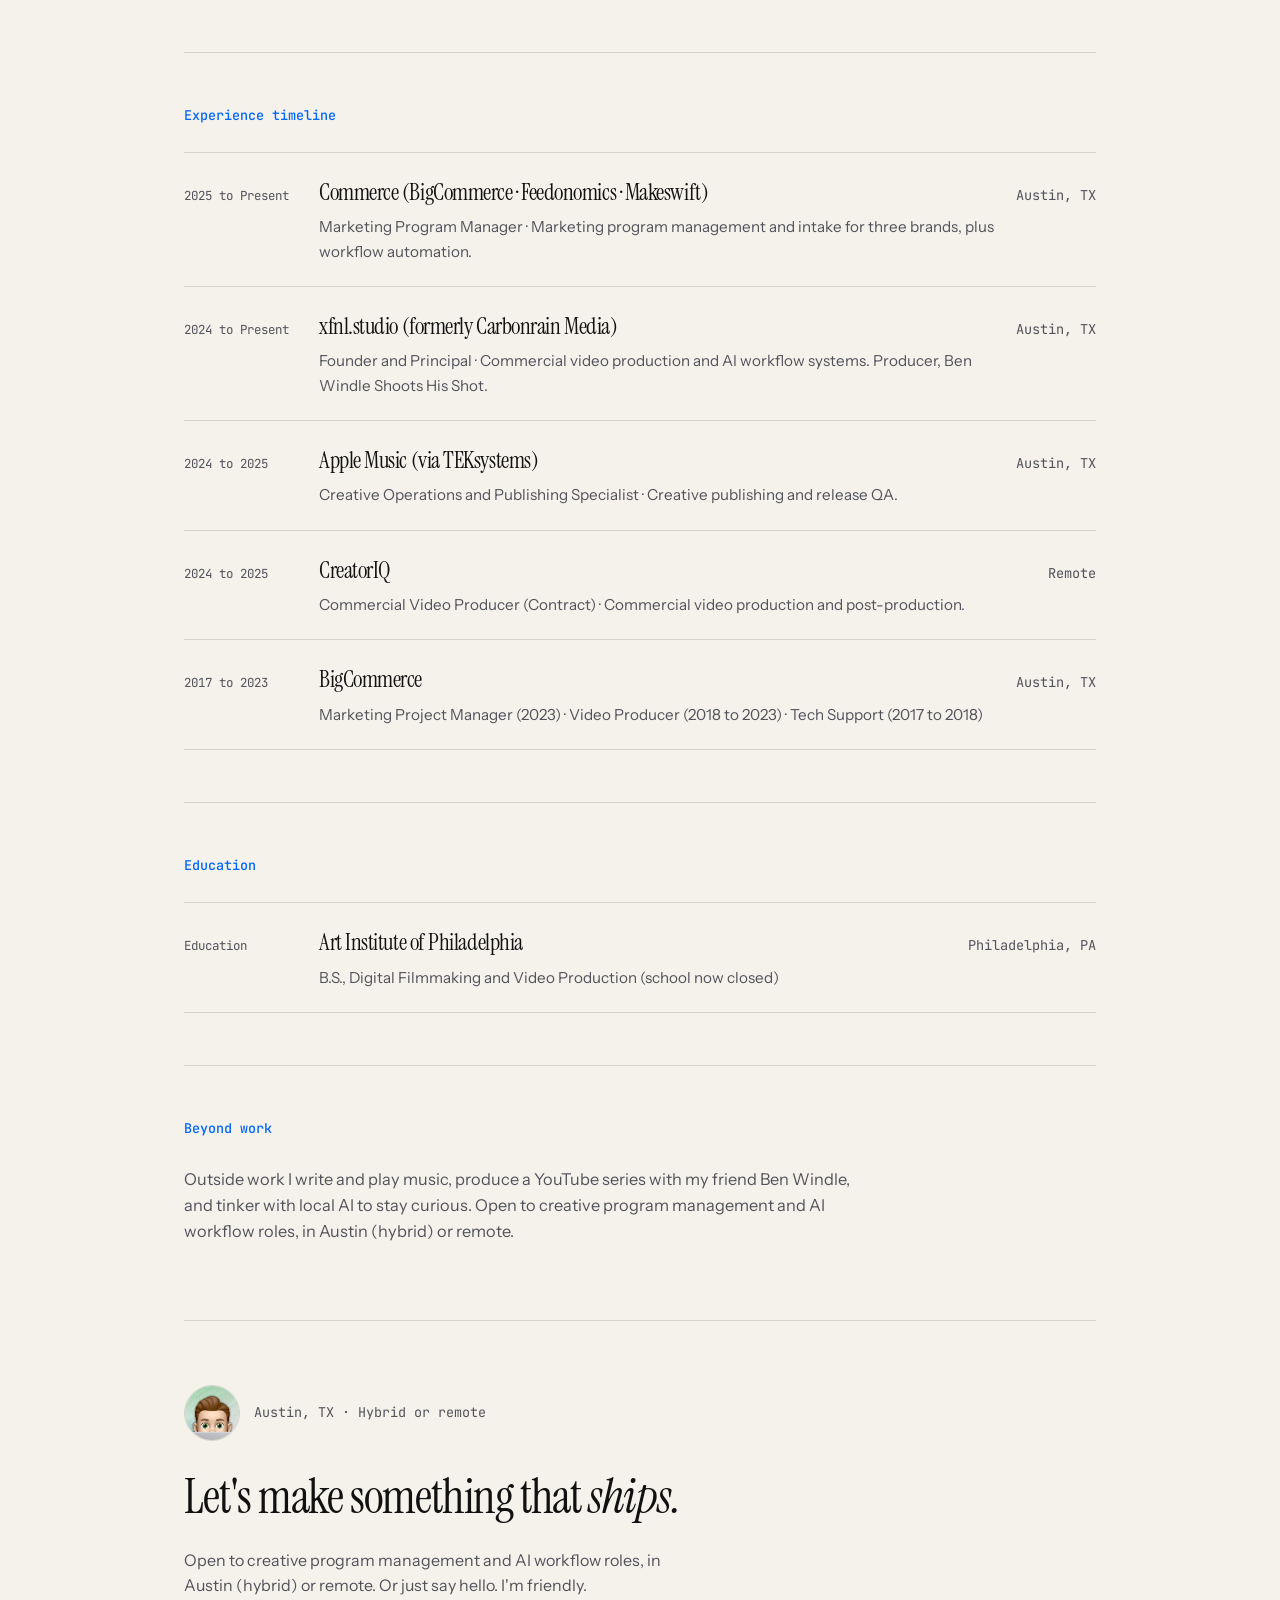
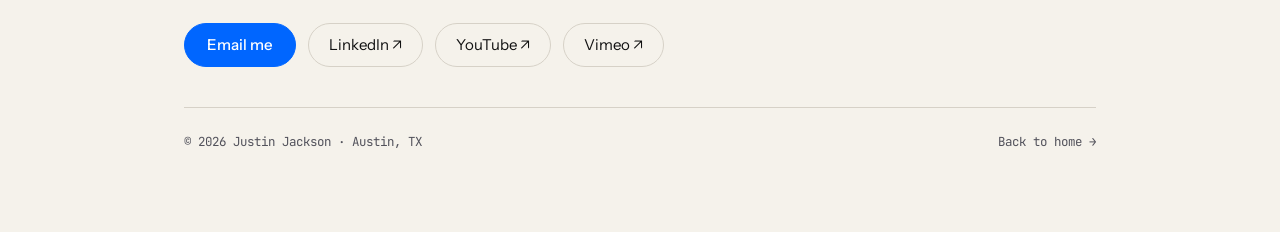
==== commit d64ef27a: "v2: new copy, diagrams, Clarity, work page" ====
--- a/about/index.html
+++ b/about/index.html
@@ -3,15 +3,33 @@
 <head>
   <meta charset="utf-8">
   <meta name="viewport" content="width=device-width, initial-scale=1">
-  <title>About & Timeline · Justin Jackson</title>
-  <meta name="description" content="Justin Jackson: AI Systems and Marketing Operations Architect at Commerce (BigCommerce, Feedonomics, Makeswift), Apple, and CreatorIQ.">
+  <title>About Justin Jackson · Program Manager, Producer, Builder</title>
+  <meta name="description" content="From tech support to video to program management, and the studio I started along the way.">
+  <meta name="author" content="Justin Jackson">
+  <meta name="robots" content="index, follow">
+  <link rel="canonical" href="https://xfnl.studio/about/">
+  <meta property="og:type" content="website">
+  <meta property="og:site_name" content="xfnl.studio">
+  <meta property="og:title" content="About Justin Jackson · Program Manager, Producer, Builder">
+  <meta property="og:description" content="From tech support to video to program management, and the studio I started along the way.">
+  <meta property="og:url" content="https://xfnl.studio/about/">
+  <meta property="og:image" content="https://xfnl.studio/img/og-default.png">
+  <meta property="og:image:width" content="1200">
+  <meta property="og:image:height" content="630">
+  <meta property="og:image:alt" content="Justin Jackson: I sit where art meets technology.">
+  <meta name="twitter:card" content="summary_large_image">
+  <meta name="twitter:title" content="About Justin Jackson · Program Manager, Producer, Builder">
+  <meta name="twitter:description" content="From tech support to video to program management, and the studio I started along the way.">
+  <meta name="twitter:image" content="https://xfnl.studio/img/og-default.png">
   <link rel="icon" href="/favicon.svg?v=1793558083" type="image/svg+xml">
   <link rel="preconnect" href="https://fonts.googleapis.com">
   <link rel="preconnect" href="https://fonts.gstatic.com" crossorigin>
   <link rel="stylesheet" href="https://fonts.googleapis.com/css2?family=Instrument+Sans:wght@400;500;600&family=Instrument+Serif:ital@0;1&family=JetBrains+Mono:wght@400;500&display=swap">
   <link rel="stylesheet" href="/obsession.css?v=1793558083">
-  <script type="application/ld+json">{"@context": "https://schema.org", "@type": "Person", "name": "Justin Jackson", "url": "https://xfnl.studio", "jobTitle": "Program Manager, Marketing Operations & AI Systems", "worksFor": {"@type": "Organization", "name": "Commerce", "description": "Parent organization of BigCommerce, Feedonomics, and Makeswift"}, "sameAs": ["https://www.linkedin.com/in/justin-jackson-pm/", "https://www.youtube.com/@BenWindleShootsHisShot"]}</script>
-  <script src="/portfolio.js?v=1793558083" defer></script>
+  <link rel="stylesheet" href="/css/xfnl-v2.css?v=20261101">
+  <script type="application/ld+json">{"@context": "https://schema.org", "@type": "ProfilePage", "url": "https://xfnl.studio/about/", "mainEntity": {"@id": "https://xfnl.studio/#justin"}}</script>
+  <script src="/portfolio.js?v=20261101" defer></script>
+  <script src="/js/xfnl-v2.js?v=20261101" defer></script>
 </head>
 <body data-page="about">
   <a href="#main-content" class="skip-link">Skip to main content</a>
@@ -29,9 +47,10 @@
         </svg>
       </button>
       <nav id="primary-nav" class="nav-bar" aria-label="Primary">
+        <a href="/work/" class="nav-link">Work</a>
         <a href="/systems/" class="nav-link">Systems</a>
         <a href="/experiments/" class="nav-link">Experiments</a>
-        <a href="/about/" class="nav-link active">About</a>
+        <a href="/about/" class="nav-link active" aria-current="page">About</a>
         <a href="#contact" class="nav-link">Contact</a>
       </nav>
     </div>
@@ -39,19 +58,33 @@
   <main id="main-content" class="shell">
 
     <section class="hero">
-      <div class="eyebrow"><span class="eyebrow-dot"></span><span id="cms-eyebrow">/ About &amp; track record</span></div>
-      <h1 id="cms-title" class="hero-title">Operator, producer, and <em>systems builder.</em></h1>
-      <p id="cms-lead" class="hero-lead">With a B.S. in Digital Filmmaking &amp; Video Production, a Certified Scrum Master (CSM) credential, and 9+ years inside high-growth tech and media organizations, I bridge creative storytelling with deterministic engineering.</p>
+      <div class="eyebrow"><span class="eyebrow-dot"></span><span id="cms-eyebrow">About</span></div>
+      <h1 id="cms-title" class="hero-title">Started in tech support. Learned to tell stories. <em>Now I build the systems behind them.</em></h1>
+      <p id="cms-lead" class="hero-lead">I studied digital filmmaking at the Art Institute of Philadelphia. My first job at BigCommerce was answering support tickets. Then I moved into video, producing for the marketing team, and then into program management, where I've spent my time making creative work easier to ship.</p>
     </section>
 
     <section class="sec">
-      <div class="sec-head"><h2 class="sec-kicker">/ Experience timeline</h2></div>
+      <div class="sec-head">
+        <h2 class="sec-kicker">Where I live</h2>
+      </div>
+      <div class="split">
+        <div class="story">
+          <p>I first heard Steve Jobs describe Apple as living at the intersection of the arts and technology, and I have been trying to live there ever since.</p>
+          <p>I can't just write the music. I need to produce it and build the gear that captures it. I can't just edit video or pitch ideas. I need to build the pipeline that saves the hours, so I can spend them with my family and still publish on a steady cadence.</p>
+          <p>I'm a project manager who leads with care, kindness, and a sense of humor, because people do their best work when they feel looked after.</p>
+        </div>
+        <img class="portrait" src="/img/justin-jackson-800.webp" width="800" height="800" alt="Justin Jackson smiling in a warmly lit restaurant" loading="eager">
+      </div>
+    </section>
+
+    <section class="sec">
+      <div class="sec-head"><h2 class="sec-kicker">Experience timeline</h2></div>
       <div id="cms-about-roles" class="row-list">
         <div class="row-item">
           <span class="row-tag">2025 to Present</span>
           <div>
             <h3 class="row-title">Commerce (BigCommerce · Feedonomics · Makeswift)</h3>
-            <p class="row-sub">Program Manager, Marketing Operations &amp; Systems (Interim PM Lead, Aug 2026) · Supporting ~50 marketers across 4 GTM pods and 8 shared-services teams.</p>
+            <p class="row-sub">Marketing Program Manager · Marketing program management and intake for three brands, plus workflow automation.</p>
           </div>
           <span class="row-arrow">Austin, TX</span>
         </div>
@@ -59,15 +92,15 @@
           <span class="row-tag">2024 to Present</span>
           <div>
             <h3 class="row-title">xfnl.studio (formerly Carbonrain Media)</h3>
-            <p class="row-sub">Founder &amp; Principal | Commercial Video Production &amp; AI Workflow Systems · Six-figure cumulative revenue studio; Producer on @BenWindleShootsHisShot.</p>
+            <p class="row-sub">Founder and Principal · Commercial video production and AI workflow systems. Producer, Ben Windle Shoots His Shot.</p>
           </div>
           <span class="row-arrow">Austin, TX</span>
         </div>
         <div class="row-item">
           <span class="row-tag">2024 to 2025</span>
           <div>
-            <h3 class="row-title">Apple (via TEKsystems)</h3>
-            <p class="row-sub">Creative Operations &amp; Publishing Specialist · Co-architected standardized release QA frameworks for Apple TV+ and Apple Music.</p>
+            <h3 class="row-title">Apple Music (via TEKsystems)</h3>
+            <p class="row-sub">Creative Operations and Publishing Specialist · Creative publishing and release QA.</p>
           </div>
           <span class="row-arrow">Austin, TX</span>
         </div>
@@ -75,7 +108,7 @@
           <span class="row-tag">2024 to 2025</span>
           <div>
             <h3 class="row-title">CreatorIQ</h3>
-            <p class="row-sub">Commercial Video Producer &amp; Post-Production Systems Lead (Contract) · Delivered five-figure enterprise B2B commercial video engagements.</p>
+            <p class="row-sub">Commercial Video Producer (Contract) · Commercial video production and post-production.</p>
           </div>
           <span class="row-arrow">Remote</span>
         </div>
@@ -83,25 +116,55 @@
           <span class="row-tag">2017 to 2023</span>
           <div>
             <h3 class="row-title">BigCommerce</h3>
-            <p class="row-sub">Marketing Project Manager (2023) · Video Producer (2018 to 2023) · Tech Support (2017 to 2018, 99% CSAT) · Cut sprint overload 60% and case-study intake time 85%.</p>
+            <p class="row-sub">Marketing Project Manager (2023) · Video Producer (2018 to 2023) · Tech Support (2017 to 2018)</p>
           </div>
           <span class="row-arrow">Austin, TX</span>
         </div>
       </div>
     </section>
 
+    <section class="sec">
+      <div class="sec-head">
+        <h2 class="sec-kicker">Education</h2>
+      </div>
+      <div class="row-list">
+        <div class="row-item">
+          <span class="row-tag">Education</span>
+          <div>
+            <h3 class="row-title">Art Institute of Philadelphia</h3>
+            <p class="row-sub">B.S., Digital Filmmaking and Video Production (school now closed)</p>
+          </div>
+          <span class="row-arrow">Philadelphia, PA</span>
+        </div>
+      </div>
+    </section>
+
+    <section class="sec">
+      <div class="sec-head">
+        <h2 class="sec-kicker">Beyond work</h2>
+      </div>
+      <p class="sec-intro">Outside work I write and play music, produce a YouTube series with my friend Ben Windle, and tinker with local AI to stay curious. Open to creative program management and AI workflow roles, in Austin (hybrid) or remote.</p>
+    </section>
+
     <footer id="contact" class="footer">
-      <h2 class="footer-title">Building the next chapter of <em>operations?</em></h2>
-      <p class="footer-sub">Collaborations and leadership roles in AI operations, technical program management, and workflow architecture welcome.</p>
+      <div class="footer-hello">
+        <img class="avatar" src="/img/memoji-avatar-400.webp" width="56" height="56" alt="" loading="lazy">
+        <span>Austin, TX · Hybrid or remote</span>
+      </div>
+      <h2 class="footer-title">Let's make something that <em>ships.</em></h2>
+      <p class="footer-sub">Open to creative program management and AI workflow roles, in Austin (hybrid) or remote. Or just say hello. I'm friendly.</p>
       <div class="cta-row">
-        <a href="mailto:justin@xfnl.studio" class="btn-primary">Email Justin</a>
+        <a href="mailto:justin@xfnl.studio" class="btn-primary">Email me</a>
         <a href="https://www.linkedin.com/in/justin-jackson-pm/" target="_blank" rel="noopener noreferrer" class="btn-secondary">LinkedIn ↗</a>
+        <a href="https://www.youtube.com/@BenWindleShootsHisShot" target="_blank" rel="noopener noreferrer" class="btn-secondary">YouTube ↗</a>
+        <a href="https://vimeo.com/user222444720" target="_blank" rel="noopener noreferrer" class="btn-secondary">Vimeo ↗</a>
       </div>
       <div class="footer-meta">
         <span>© 2026 Justin Jackson · Austin, TX</span>
-        <a href="/systems/">View systems →</a>
+        <a href="/">Back to home →</a>
       </div>
     </footer>
   </main>
+  <!-- TODO (Justin and Gemini): add the Cloudflare Web Analytics beacon here once the site token exists. -->
 </body>
-</html>+</html>
--- a/css/xfnl-v2.css
+++ b/css/xfnl-v2.css
@@ -0,0 +1,182 @@
+/* xfnl.studio v2 additions. Load after obsession.css. Reuses its --ar-* tokens.
+   Rules honored here: sentence case, no em dashes, no box shadows, 1px borders,
+   999px pills, 44px minimum targets, no inline style attributes anywhere. */
+
+:root {
+  --ar-eye: #0b0d12;
+  --ar-glint: #ffffff;
+}
+
+/* ---------- Page-level helpers ---------- */
+.hero-note { font-size: 1rem; color: var(--ar-muted, #9ca3af); max-width: 630px; margin: -12px 0 28px; }
+.hero-note strong { color: var(--ar-fg, #f5f2eb); font-weight: 500; }
+.sec-intro { color: var(--ar-muted, #9ca3af); max-width: 62ch; margin-bottom: 24px; font-size: 1.02rem; }
+.sec-intro strong { color: var(--ar-fg, #f5f2eb); font-weight: 500; }
+.sec-link { display: inline-flex; align-items: center; min-height: 44px; text-decoration: underline; text-decoration-color: var(--ar-accent, #0066ff); text-underline-offset: 3px; }
+
+/* ---------- Role paths (home) ---------- */
+.path-grid { display: grid; grid-template-columns: repeat(2, 1fr); gap: 16px; }
+@media (max-width: 720px) { .path-grid { grid-template-columns: 1fr; } }
+.path-card { padding: 24px; border: 1px solid var(--ar-border, #262930); border-radius: 16px; background: var(--ar-bg-elev, rgba(22,24,29,.86)); display: flex; flex-direction: column; gap: 10px; }
+.path-title { font-family: var(--font-serif, Georgia, serif); font-size: 1.5rem; font-weight: 400; letter-spacing: -0.02em; line-height: 1.12; }
+.path-line { color: var(--ar-muted, #9ca3af); font-size: 0.98rem; }
+.path-links { display: flex; flex-direction: column; margin-top: 6px; }
+.path-links a { display: flex; align-items: center; justify-content: space-between; gap: 12px; min-height: 44px; border-top: 1px solid var(--ar-border, #262930); font-size: 0.94rem; }
+.path-links a:hover { color: var(--ar-accent, #0066ff); }
+.path-links a span:last-child { font-family: var(--font-mono, monospace); color: var(--ar-muted, #9ca3af); font-size: 0.85rem; }
+
+/* ---------- Two-column story blocks ---------- */
+.split { display: grid; grid-template-columns: 1fr 280px; gap: 36px; align-items: center; }
+.split-flip { grid-template-columns: 280px 1fr; }
+@media (max-width: 720px) { .split, .split-flip { grid-template-columns: 1fr; gap: 20px; } }
+.story { color: var(--ar-muted, #9ca3af); font-size: 1.04rem; max-width: 62ch; }
+.story p + p { margin-top: 14px; }
+.story strong { color: var(--ar-fg, #f5f2eb); font-weight: 500; }
+.portrait { display: block; width: 100%; max-width: 320px; aspect-ratio: 1 / 1; object-fit: cover; border-radius: 16px; border: 1px solid var(--ar-border, #262930); }
+.avatar { display: block; width: 56px; height: 56px; border-radius: 999px; border: 1px solid var(--ar-border, #262930); object-fit: cover; }
+.footer-hello { display: flex; align-items: center; gap: 14px; margin-bottom: 18px; }
+.footer-hello span { font-family: var(--font-mono, monospace); font-size: 0.84rem; color: var(--ar-muted, #9ca3af); }
+
+/* ---------- Video ---------- */
+.video-grid { display: grid; grid-template-columns: repeat(2, 1fr); gap: 20px; }
+.video-grid-3 { grid-template-columns: repeat(3, 1fr); }
+@media (max-width: 720px) { .video-grid, .video-grid-3 { grid-template-columns: 1fr; } }
+.video-embed { position: relative; aspect-ratio: 16 / 9; border: 1px solid var(--ar-border, #262930); border-radius: 16px; overflow: hidden; background: var(--ar-bg-elev, #16181d); }
+.video-embed iframe { position: absolute; inset: 0; width: 100%; height: 100%; border: 0; }
+.video-cap { margin-top: 10px; color: var(--ar-muted, #9ca3af); font-size: 0.92rem; }
+.video-link { display: inline-flex; align-items: center; min-height: 44px; color: var(--ar-muted, #9ca3af); font-family: var(--font-mono, monospace); font-size: 0.84rem; }
+.video-link:hover { color: var(--ar-fg, #f5f2eb); }
+
+/* ---------- Credits burned ---------- */
+.credits-grid { display: grid; grid-template-columns: repeat(2, 1fr); gap: 16px; }
+@media (max-width: 720px) { .credits-grid { grid-template-columns: 1fr; } }
+.credit-card { padding: 24px; border: 1px solid var(--ar-border, #262930); border-radius: 16px; background: var(--ar-bg-elev, rgba(22,24,29,.86)); display: flex; flex-direction: column; gap: 14px; }
+.credit-title { font-family: var(--font-serif, Georgia, serif); font-size: 1.4rem; font-weight: 400; letter-spacing: -0.02em; line-height: 1.15; }
+.credit-card dl { display: grid; gap: 12px; }
+.credit-card dt { font-family: var(--font-mono, monospace); font-size: 0.78rem; color: var(--ar-accent, #0066ff); margin-bottom: 2px; }
+.credit-card dd { color: var(--ar-muted, #9ca3af); font-size: 0.95rem; }
+
+/* ---------- Technical details ---------- */
+.tech { margin-top: 16px; border-top: 1px solid var(--ar-border, #262930); }
+.tech summary { display: flex; align-items: center; min-height: 44px; cursor: pointer; font-family: var(--font-mono, monospace); font-size: 0.84rem; color: var(--ar-muted, #9ca3af); }
+.tech summary:hover { color: var(--ar-fg, #f5f2eb); }
+.tech p { color: var(--ar-muted, #9ca3af); font-size: 0.94rem; max-width: 65ch; padding-bottom: 12px; }
+
+/* ---------- Diagram figures ---------- */
+.dg, .fpo { margin: 0 auto; max-width: 520px; }
+.dg svg, .fpo svg { display: block; width: 100%; height: auto; }
+.dg-cap, .fpo-cap { display: flex; align-items: center; justify-content: space-between; flex-wrap: wrap; gap: 8px 16px; margin-top: 10px; font-family: var(--font-mono, monospace); font-size: 0.8rem; color: var(--ar-muted, #9ca3af); }
+.dg-pause { min-height: 44px; min-width: 44px; padding: 0 16px; border-radius: 999px; border: 1px solid var(--ar-border, #262930); background: transparent; color: var(--ar-fg, #f5f2eb); font: inherit; cursor: pointer; }
+.dg-pause:hover { border-color: var(--ar-accent, #0066ff); }
+.dg-block { display: grid; grid-template-columns: 1fr; gap: 20px; margin-top: 28px; }
+
+/* SVG fill, stroke, and text helpers (all skinnable through tokens) */
+.f-bg { fill: var(--ar-bg, #111111); }
+.f-elev { fill: var(--ar-bg-elev, #16181d); }
+.f-fg { fill: var(--ar-fg, #f5f2eb); }
+.f-muted { fill: var(--ar-muted, #9ca3af); }
+.f-accent { fill: var(--ar-accent, #0066ff); }
+.f-soft { fill: var(--ar-accent-soft, rgba(0,102,255,.14)); }
+.f-eye { fill: var(--ar-eye, #0b0d12); }
+.f-sclera { fill: var(--ar-glint, #ffffff); stroke: var(--ar-border, #262930); stroke-width: 1.5; }
+.f-glint { fill: var(--ar-glint, #ffffff); }
+.f-none { fill: none; }
+.s-border { stroke: var(--ar-border, #262930); }
+.s-fg { stroke: var(--ar-fg, #f5f2eb); }
+.s-muted { stroke: var(--ar-muted, #9ca3af); }
+.s-accent { stroke: var(--ar-accent, #0066ff); }
+.t-sans { font-family: var(--font-sans, "Instrument Sans", sans-serif); }
+.t-mono { font-family: var(--font-mono, "JetBrains Mono", monospace); }
+.t-serif { font-family: var(--font-serif, "Instrument Serif", Georgia, serif); }
+.t-xs { font-size: 12px; }
+.t-sm { font-size: 13px; }
+.t-md { font-size: 15px; font-weight: 500; }
+.t-lg { font-size: 22px; letter-spacing: -0.03em; }
+.ta-mid { text-anchor: middle; }
+.ta-start { text-anchor: start; }
+
+/* Nodes and connectors */
+.nd { fill: var(--ar-bg-elev, #16181d); stroke: var(--ar-border, #262930); stroke-width: 1; }
+.nd-accent { fill: var(--ar-accent-soft, rgba(0,102,255,.14)); stroke: var(--ar-accent, #0066ff); stroke-width: 1; }
+.nd-dash { fill: none; stroke: var(--ar-border, #262930); stroke-width: 1; stroke-dasharray: 5 5; }
+.ln { fill: none; stroke: var(--ar-border, #262930); stroke-width: 2; stroke-linecap: round; }
+.ln-a { fill: none; stroke: var(--ar-accent, #0066ff); stroke-width: 2; stroke-linecap: round; }
+.ar { fill: var(--ar-muted, #9ca3af); }
+.ar-a { fill: var(--ar-accent, #0066ff); }
+
+/* Motion: node glow sequence, flowing connectors, pulsing sync lines */
+@keyframes dg-glow {
+  0%, 10% { stroke: var(--ar-accent, #0066ff); fill: var(--ar-accent-soft, rgba(0,102,255,.14)); }
+  16%, 100% { stroke: var(--ar-border, #262930); fill: var(--ar-bg-elev, #16181d); }
+}
+@keyframes dg-glow-accent {
+  0%, 10% { fill: var(--ar-accent, #0066ff); fill-opacity: .28; }
+  16%, 100% { fill: var(--ar-accent-soft, rgba(0,102,255,.14)); fill-opacity: 1; }
+}
+@keyframes dg-flow { to { stroke-dashoffset: -20; } }
+@keyframes dg-pulse { 0%, 100% { stroke-opacity: .35; } 50% { stroke-opacity: 1; } }
+.glow { animation: dg-glow 10s linear infinite; }
+.glow-accent { animation: dg-glow-accent 10s linear infinite; }
+.flow { stroke-dasharray: 4 6; animation: dg-flow 1.2s linear infinite; }
+.pulse { animation: dg-pulse 2s ease-in-out infinite; }
+.g0 { animation-delay: 0s; } .g1 { animation-delay: 1s; } .g2 { animation-delay: 2s; } .g3 { animation-delay: 3s; }
+.g4 { animation-delay: 4s; } .g5 { animation-delay: 5s; } .g6 { animation-delay: 6s; } .g7 { animation-delay: 7s; } .g8 { animation-delay: 8s; }
+.dg-paused .glow, .dg-paused .glow-accent, .dg-paused .flow, .dg-paused .pulse { animation-play-state: paused; }
+
+/* ---------- Clarity rig ---------- */
+.cl-rig { display: block; width: 100%; height: auto; overflow: visible; }
+.cl-ribbon { fill: none; stroke: var(--ar-accent, #0066ff); stroke-width: 26; stroke-linecap: round; stroke-linejoin: round; }
+.cl-float { animation: cl-bob 6s ease-in-out infinite; }
+@keyframes cl-bob { 0%, 100% { transform: translateY(0); } 50% { transform: translateY(-6px); } }
+.cl-body { transform-box: fill-box; transform-origin: 50% 100%; transition: transform 0.5s ease; }
+.cl-rig[data-state="asking"] .cl-body { transform: rotate(-5deg); }
+.cl-eyes { transform-box: fill-box; transform-origin: center; animation: cl-blink 5.6s infinite; }
+@keyframes cl-blink { 0%, 93%, 100% { transform: scaleY(1); } 95% { transform: scaleY(0.12); } }
+.cl-eye { transform-box: fill-box; transform-origin: center; transition: transform 0.35s ease; }
+.cl-rig[data-state="asking"] .cl-eye-r { transform: scale(1.14); }
+.cl-mouth { fill: none; stroke: var(--ar-accent, #0066ff); stroke-width: 6; stroke-linecap: round; stroke-linejoin: round; opacity: 0; transition: opacity 0.2s ease; }
+.cl-rig[data-state="speaking"] .cl-mouth { opacity: 1; }
+.cl-hero { max-width: 240px; margin: 0 auto 8px; }
+
+/* ---------- Scroll demo: Clarity co-produces a short ---------- */
+.cl-demo { position: relative; }
+.cl-demo-track { position: relative; }
+.cl-demo.cl-js .cl-demo-track { height: 380vh; }
+.cl-demo-stage { padding: 12px 0 8px; }
+.cl-demo.cl-js .cl-demo-stage { position: sticky; top: 76px; min-height: calc(100svh - 76px); display: flex; flex-direction: column; justify-content: center; }
+.cl-demo-grid { display: grid; grid-template-columns: minmax(180px, 280px) 1fr; gap: 28px; align-items: center; }
+@media (max-width: 720px) {
+  .cl-demo-grid { grid-template-columns: 1fr; gap: 8px; }
+  .cl-rigwrap { max-width: 96px; margin: 0 auto; }
+  .cl-demo.cl-js .cl-chat { height: min(34svh, 300px); }
+  .cl-demo-stage .case-title { font-size: 1.45rem; margin-bottom: 6px; }
+  .cl-lanes { margin-top: 10px; }
+  .cl-cta { margin-top: 12px; }
+  .cl-cta-title { font-size: 1.3rem; margin-bottom: 8px; }
+  .cl-demo-note { margin-top: 8px; }
+}
+.cl-chat { list-style: none; display: flex; flex-direction: column; gap: 10px; }
+.cl-demo.cl-js .cl-chat { justify-content: flex-end; height: min(44svh, 380px); overflow: hidden; -webkit-mask-image: linear-gradient(to bottom, transparent 0, #000 24%); mask-image: linear-gradient(to bottom, transparent 0, #000 24%); }
+.cl-msg { max-width: 90%; padding: 12px 16px; border-radius: 18px; border: 1px solid var(--ar-border, #262930); background: var(--ar-bg-elev, #16181d); font-size: 0.98rem; }
+.cl-msg-you { align-self: flex-end; border-color: var(--ar-accent, #0066ff); background: var(--ar-accent-soft, rgba(0,102,255,.14)); }
+.cl-msg-ai { align-self: flex-start; }
+.cl-who { display: block; font-family: var(--font-mono, monospace); font-size: 0.75rem; color: var(--ar-muted, #9ca3af); margin-bottom: 2px; }
+.cl-demo.cl-js .cl-msg { opacity: 0; transform: translateY(14px); transition: opacity 0.4s ease, transform 0.4s ease; }
+.cl-demo.cl-js .cl-msg.is-on { opacity: 1; transform: none; }
+.cl-lanes { display: flex; flex-wrap: wrap; gap: 8px; margin-top: 14px; }
+.cl-lane { font-family: var(--font-mono, monospace); font-size: 0.78rem; padding: 6px 12px; border-radius: 999px; border: 1px solid var(--ar-border, #262930); color: var(--ar-muted, #9ca3af); transition: border-color 0.3s ease, color 0.3s ease, background-color 0.3s ease; }
+.cl-lane.is-on { border-color: var(--ar-accent, #0066ff); color: var(--ar-fg, #f5f2eb); background: var(--ar-accent-soft, rgba(0,102,255,.14)); }
+.cl-cta { margin-top: 16px; }
+.cl-cta-title { font-family: var(--font-serif, Georgia, serif); font-size: 1.6rem; letter-spacing: -0.025em; margin-bottom: 10px; }
+.cl-demo.cl-js .cl-cta { opacity: 0; visibility: hidden; transition: opacity 0.4s ease; }
+.cl-demo.cl-js .cl-cta.is-on { opacity: 1; visibility: visible; }
+.cl-demo-note { margin-top: 12px; font-size: 0.85rem; color: var(--ar-muted, #9ca3af); }
+.cl-skip { position: absolute; left: -9999px; top: 8px; z-index: 40; padding: 10px 16px; background: var(--ar-accent, #0066ff); color: #ffffff; border-radius: 999px; font-size: 0.9rem; }
+.cl-skip:focus { left: 16px; }
+
+/* ---------- Reduced motion: everything static and fully readable ---------- */
+@media (prefers-reduced-motion: reduce) {
+  .glow, .glow-accent, .flow, .pulse, .cl-float, .cl-eyes { animation: none; }
+  .cl-body, .cl-eye, .cl-mouth, .cl-msg, .cl-lane, .cl-cta { transition: none; }
+  .dg-pause { display: none; }
+}
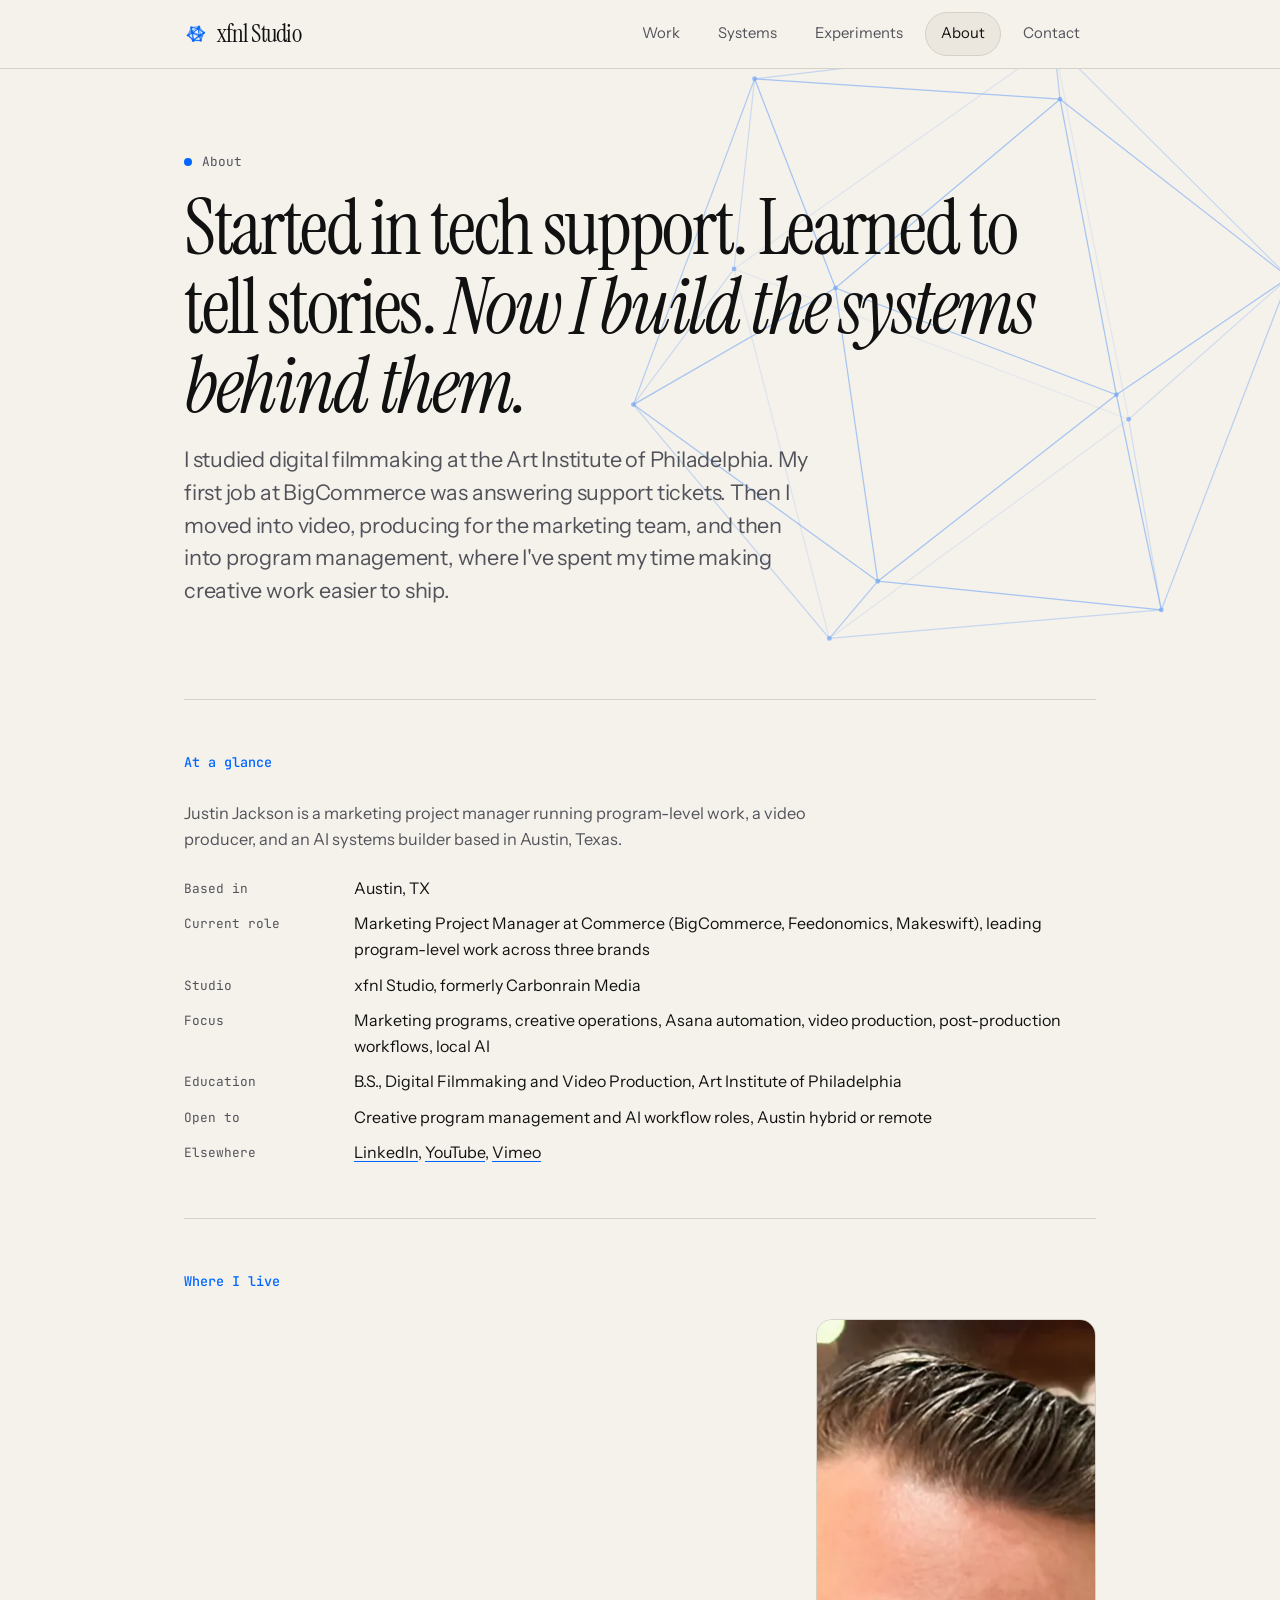
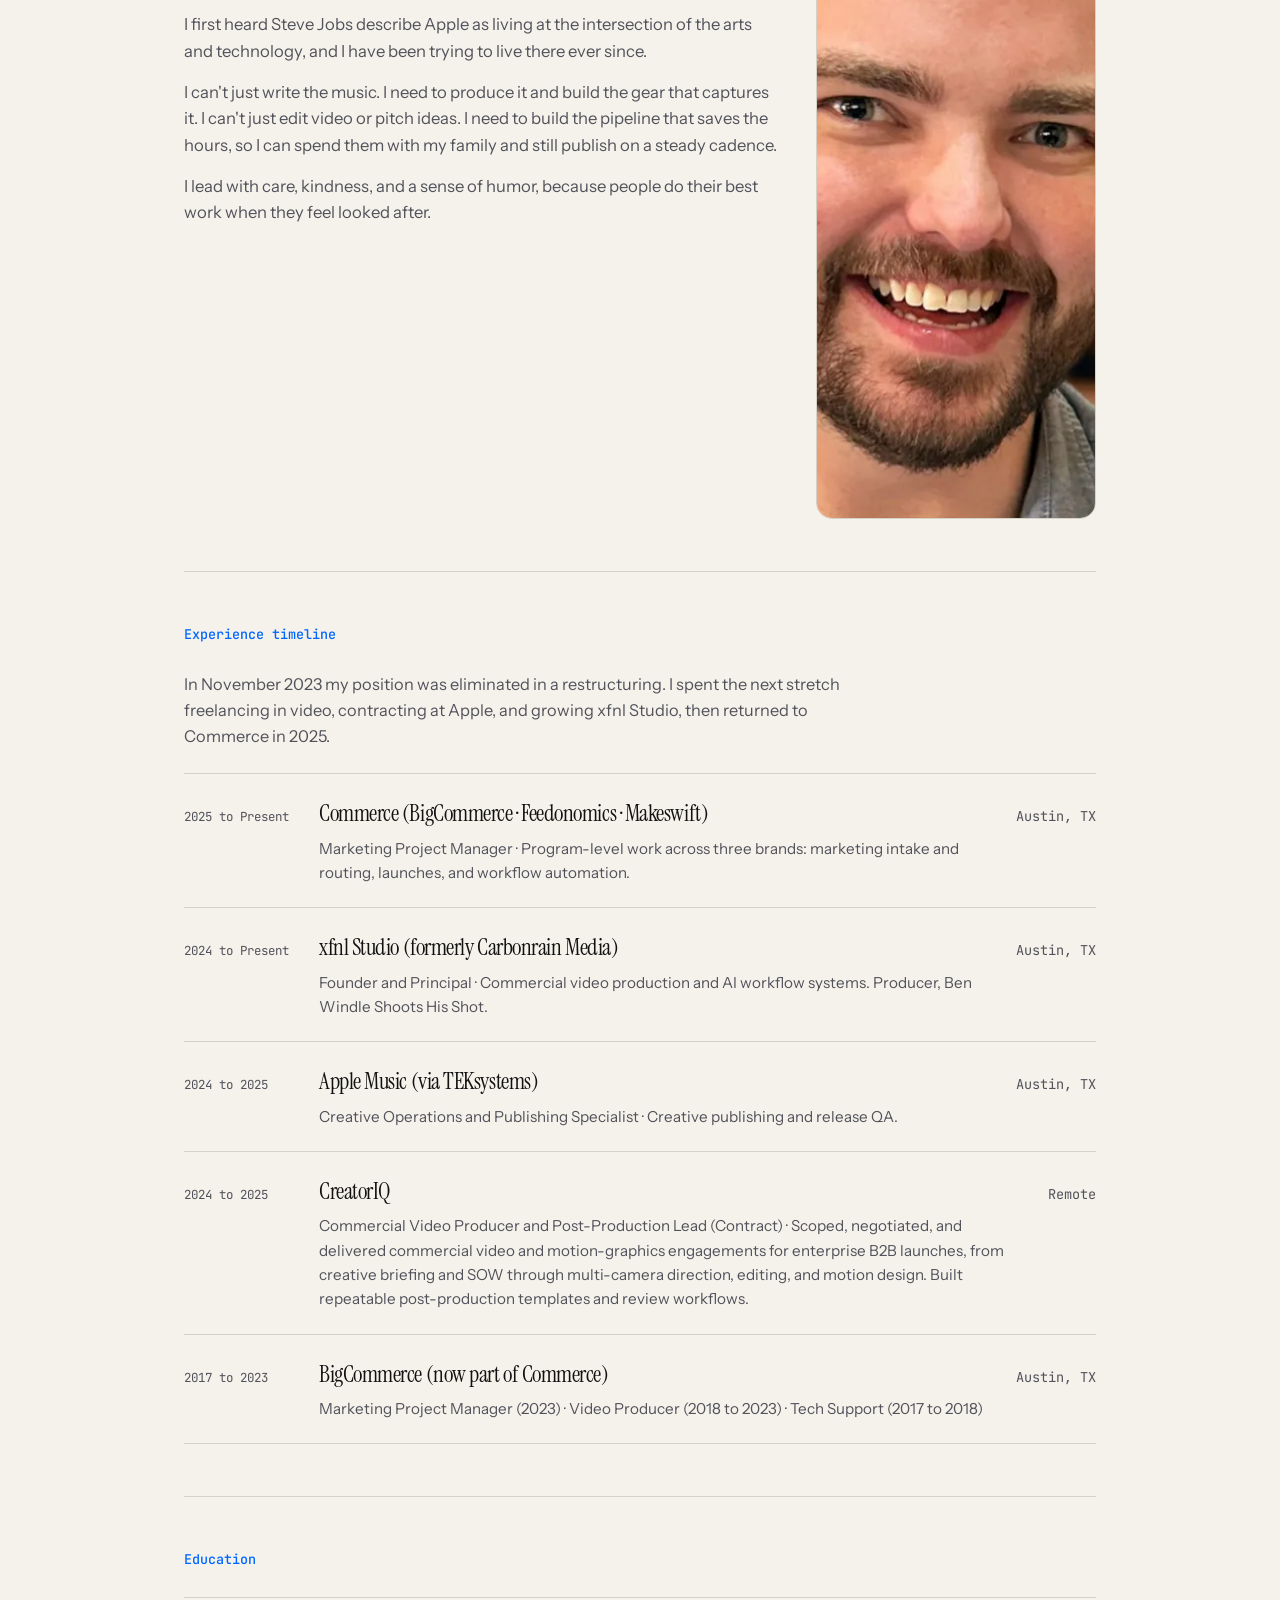
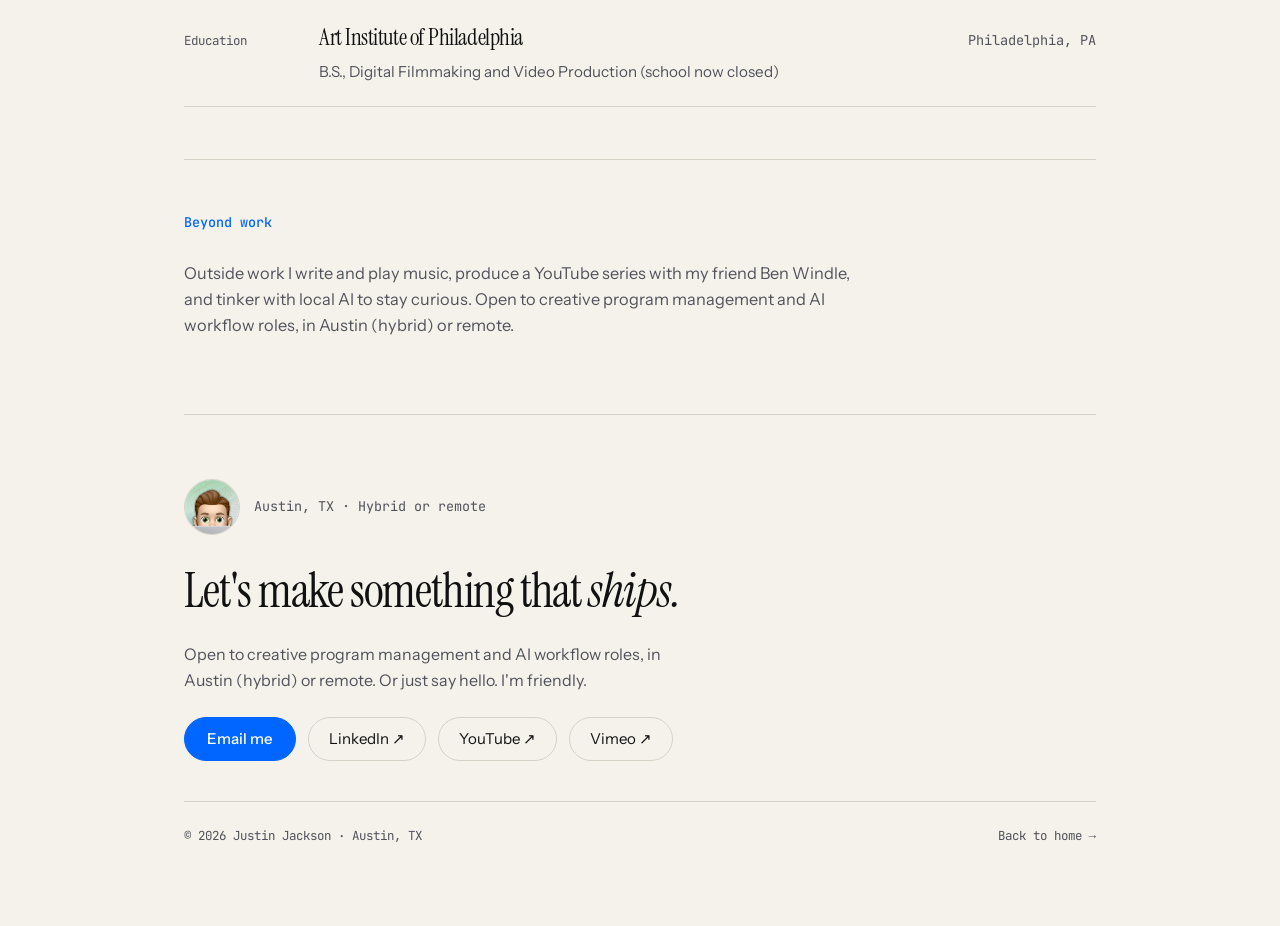
==== commit 5ef89258: "v2.3: actual icosahedron everywhere, xfnl Studio styling, shorts, self-hosted fonts, timeline fixes" ====
--- a/about/index.html
+++ b/about/index.html
@@ -9,7 +9,7 @@
   <meta name="robots" content="index, follow">
   <link rel="canonical" href="https://xfnl.studio/about/">
   <meta property="og:type" content="website">
-  <meta property="og:site_name" content="xfnl.studio">
+  <meta property="og:site_name" content="xfnl Studio">
   <meta property="og:title" content="About Justin Jackson · Program Manager, Producer, Builder">
   <meta property="og:description" content="From tech support to video to program management, and the studio I started along the way.">
   <meta property="og:url" content="https://xfnl.studio/about/">
@@ -21,23 +21,23 @@
   <meta name="twitter:title" content="About Justin Jackson · Program Manager, Producer, Builder">
   <meta name="twitter:description" content="From tech support to video to program management, and the studio I started along the way.">
   <meta name="twitter:image" content="https://xfnl.studio/img/og-default.png">
-  <link rel="icon" href="/favicon.svg?v=1793558083" type="image/svg+xml">
-  <link rel="preconnect" href="https://fonts.googleapis.com">
-  <link rel="preconnect" href="https://fonts.gstatic.com" crossorigin>
-  <link rel="stylesheet" href="https://fonts.googleapis.com/css2?family=Instrument+Sans:wght@400;500;600&family=Instrument+Serif:ital@0;1&family=JetBrains+Mono:wght@400;500&display=swap">
+  <link rel="icon" href="/favicon.svg?v=20261102b" type="image/svg+xml">
+  <link rel="apple-touch-icon" href="/apple-touch-icon.png?v=20261102b">
+  <link rel="preload" href="/fonts/instrument-serif-latin-400-normal.woff2" as="font" type="font/woff2" crossorigin>
+  <link rel="preload" href="/fonts/instrument-sans-latin-400-normal.woff2" as="font" type="font/woff2" crossorigin>
   <link rel="stylesheet" href="/obsession.css?v=1793558083">
-  <link rel="stylesheet" href="/css/xfnl-v2.css?v=20261101">
+  <link rel="stylesheet" href="/css/xfnl-v2.css?v=20261102b">
   <script type="application/ld+json">{"@context": "https://schema.org", "@type": "ProfilePage", "url": "https://xfnl.studio/about/", "mainEntity": {"@id": "https://xfnl.studio/#justin"}}</script>
-  <script src="/portfolio.js?v=20261101" defer></script>
-  <script src="/js/xfnl-v2.js?v=20261101" defer></script>
+  <script src="/portfolio.js?v=20261102b" defer></script>
+  <script src="/js/xfnl-v2.js?v=20261102b" defer></script>
 </head>
 <body data-page="about">
   <a href="#main-content" class="skip-link">Skip to main content</a>
   <canvas id="geo-canvas" class="geo-canvas" aria-hidden="true"></canvas>
   <header class="masthead">
     <div class="masthead-inner">
-      <a href="/" class="brand" aria-label="xfnl.studio home">
-        <span>xfnl<span class="brand-dot">.</span>studio</span>
+      <a href="/" class="brand" aria-label="xfnl Studio home">
+        <svg class="brand-mark" viewBox="0 0 100 100" aria-hidden="true" focusable="false"><line class="mk-edge" x1="39.6" y1="74.7" x2="69.5" y2="77.2" stroke-width="4.4" stroke-opacity="0.79"/><line class="mk-edge" x1="39.6" y1="74.7" x2="63.2" y2="57.1" stroke-width="4.4" stroke-opacity="0.91"/><line class="mk-edge" x1="39.6" y1="74.7" x2="38.1" y2="78.4" stroke-width="4.4" stroke-opacity="0.71"/><line class="mk-edge" x1="39.6" y1="74.7" x2="16.9" y2="55.2" stroke-width="4.4" stroke-opacity="0.79"/><line class="mk-edge" x1="39.6" y1="74.7" x2="35.6" y2="45.6" stroke-width="4.4" stroke-opacity="0.91"/><line class="mk-edge" x1="69.5" y1="77.2" x2="63.2" y2="57.1" stroke-width="4.4" stroke-opacity="0.84"/><line class="mk-edge" x1="69.5" y1="77.2" x2="38.1" y2="78.4" stroke-width="4.4" stroke-opacity="0.64"/><line class="mk-edge" x1="69.5" y1="77.2" x2="70.3" y2="56.2" stroke-width="4.4" stroke-opacity="0.60"/><line class="mk-edge" x1="69.5" y1="77.2" x2="82.6" y2="44.9" stroke-width="4.4" stroke-opacity="0.73"/><line class="mk-edge" x1="30.8" y1="23.1" x2="62.5" y2="20.1" stroke-width="4.4" stroke-opacity="0.66"/><line class="mk-edge" x1="30.8" y1="23.1" x2="59.4" y2="27.5" stroke-width="4.4" stroke-opacity="0.81"/><line class="mk-edge" x1="30.8" y1="23.1" x2="31.4" y2="39.9" stroke-width="4.4" stroke-opacity="0.61"/><line class="mk-edge" x1="30.8" y1="23.1" x2="16.9" y2="55.2" stroke-width="4.4" stroke-opacity="0.72"/><line class="mk-edge" x1="30.8" y1="23.1" x2="35.6" y2="45.6" stroke-width="4.4" stroke-opacity="0.85"/><line class="mk-edge" x1="62.5" y1="20.1" x2="59.4" y2="27.5" stroke-width="4.4" stroke-opacity="0.74"/><line class="mk-edge" x1="62.5" y1="20.1" x2="31.4" y2="39.9" stroke-width="4.4" stroke-opacity="0.54"/><line class="mk-edge" x1="62.5" y1="20.1" x2="70.3" y2="56.2" stroke-width="4.4" stroke-opacity="0.54"/><line class="mk-edge" x1="62.5" y1="20.1" x2="82.6" y2="44.9" stroke-width="4.4" stroke-opacity="0.66"/><line class="mk-edge" x1="59.4" y1="27.5" x2="63.2" y2="57.1" stroke-width="4.4" stroke-opacity="0.92"/><line class="mk-edge" x1="59.4" y1="27.5" x2="82.6" y2="44.9" stroke-width="4.4" stroke-opacity="0.81"/><line class="mk-edge" x1="59.4" y1="27.5" x2="35.6" y2="45.6" stroke-width="4.4" stroke-opacity="0.92"/><line class="mk-edge" x1="63.2" y1="57.1" x2="82.6" y2="44.9" stroke-width="4.4" stroke-opacity="0.85"/><line class="mk-edge" x1="63.2" y1="57.1" x2="35.6" y2="45.6" stroke-width="4.4" stroke-opacity="0.96"/><line class="mk-edge" x1="31.4" y1="39.9" x2="38.1" y2="78.4" stroke-width="4.4" stroke-opacity="0.53"/><line class="mk-edge" x1="31.4" y1="39.9" x2="70.3" y2="56.2" stroke-width="4.4" stroke-opacity="0.49"/><line class="mk-edge" x1="31.4" y1="39.9" x2="16.9" y2="55.2" stroke-width="4.4" stroke-opacity="0.60"/><line class="mk-edge" x1="38.1" y1="78.4" x2="70.3" y2="56.2" stroke-width="4.4" stroke-opacity="0.53"/><line class="mk-edge" x1="38.1" y1="78.4" x2="16.9" y2="55.2" stroke-width="4.4" stroke-opacity="0.64"/><line class="mk-edge" x1="70.3" y1="56.2" x2="82.6" y2="44.9" stroke-width="4.4" stroke-opacity="0.61"/><line class="mk-edge" x1="16.9" y1="55.2" x2="35.6" y2="45.6" stroke-width="4.4" stroke-opacity="0.84"/><circle class="mk-node" cx="39.6" cy="74.7" r="5.4" fill-opacity="0.89"/><circle class="mk-node" cx="69.5" cy="77.2" r="5.4" fill-opacity="0.79"/><circle class="mk-node" cx="30.8" cy="23.1" r="5.4" fill-opacity="0.81"/><circle class="mk-node" cx="62.5" cy="20.1" r="5.4" fill-opacity="0.71"/><circle class="mk-node" cx="59.4" cy="27.5" r="5.4" fill-opacity="0.92"/><circle class="mk-node" cx="63.2" cy="57.1" r="5.4" fill-opacity="0.97"/><circle class="mk-node" cx="31.4" cy="39.9" r="5.4" fill-opacity="0.63"/><circle class="mk-node" cx="38.1" cy="78.4" r="5.4" fill-opacity="0.68"/><circle class="mk-node" cx="70.3" cy="56.2" r="5.4" fill-opacity="0.63"/><circle class="mk-node" cx="82.6" cy="44.9" r="5.4" fill-opacity="0.81"/><circle class="mk-node" cx="16.9" cy="55.2" r="5.4" fill-opacity="0.79"/><circle class="mk-node" cx="35.6" cy="45.6" r="5.4" fill-opacity="0.97"/></svg><span>xfnl Studio</span>
       </a>
       <button type="button" id="menu-toggle" class="menu-toggle" aria-label="Toggle navigation menu" aria-expanded="false" aria-controls="primary-nav">
         <svg viewBox="0 0 24 24" aria-hidden="true">
@@ -65,13 +65,29 @@
 
     <section class="sec">
       <div class="sec-head">
+        <h2 class="sec-kicker">At a glance</h2>
+      </div>
+      <p class="sec-intro">Justin Jackson is a marketing project manager running program-level work, a video producer, and an AI systems builder based in Austin, Texas.</p>
+      <dl class="glance">
+        <dt>Based in</dt><dd>Austin, TX</dd>
+        <dt>Current role</dt><dd>Marketing Project Manager at Commerce (BigCommerce, Feedonomics, Makeswift), leading program-level work across three brands</dd>
+        <dt>Studio</dt><dd>xfnl Studio, formerly Carbonrain Media</dd>
+        <dt>Focus</dt><dd>Marketing programs, creative operations, Asana automation, video production, post-production workflows, local AI</dd>
+        <dt>Education</dt><dd>B.S., Digital Filmmaking and Video Production, Art Institute of Philadelphia</dd>
+        <dt>Open to</dt><dd>Creative program management and AI workflow roles, Austin hybrid or remote</dd>
+        <dt>Elsewhere</dt><dd><a href="https://www.linkedin.com/in/justin-jackson-pm/" target="_blank" rel="noopener noreferrer">LinkedIn</a>, <a href="https://www.youtube.com/@BenWindleShootsHisShot" target="_blank" rel="noopener noreferrer">YouTube</a>, <a href="https://vimeo.com/user222444720" target="_blank" rel="noopener noreferrer">Vimeo</a></dd>
+      </dl>
+    </section>
+
+    <section class="sec">
+      <div class="sec-head">
         <h2 class="sec-kicker">Where I live</h2>
       </div>
       <div class="split">
         <div class="story">
           <p>I first heard Steve Jobs describe Apple as living at the intersection of the arts and technology, and I have been trying to live there ever since.</p>
           <p>I can't just write the music. I need to produce it and build the gear that captures it. I can't just edit video or pitch ideas. I need to build the pipeline that saves the hours, so I can spend them with my family and still publish on a steady cadence.</p>
-          <p>I'm a project manager who leads with care, kindness, and a sense of humor, because people do their best work when they feel looked after.</p>
+          <p>I lead with care, kindness, and a sense of humor, because people do their best work when they feel looked after.</p>
         </div>
         <img class="portrait" src="/img/justin-jackson-800.webp" width="800" height="800" alt="Justin Jackson smiling in a warmly lit restaurant" loading="eager">
       </div>
@@ -79,19 +95,20 @@
 
     <section class="sec">
       <div class="sec-head"><h2 class="sec-kicker">Experience timeline</h2></div>
+      <p class="sec-intro">In November 2023 my position was eliminated in a restructuring. I spent the next stretch freelancing in video, contracting at Apple, and growing xfnl Studio, then returned to Commerce in 2025.</p>
       <div id="cms-about-roles" class="row-list">
         <div class="row-item">
           <span class="row-tag">2025 to Present</span>
           <div>
             <h3 class="row-title">Commerce (BigCommerce · Feedonomics · Makeswift)</h3>
-            <p class="row-sub">Marketing Program Manager · Marketing program management and intake for three brands, plus workflow automation.</p>
+            <p class="row-sub">Marketing Project Manager · Program-level work across three brands: marketing intake and routing, launches, and workflow automation.</p>
           </div>
           <span class="row-arrow">Austin, TX</span>
         </div>
         <div class="row-item">
           <span class="row-tag">2024 to Present</span>
           <div>
-            <h3 class="row-title">xfnl.studio (formerly Carbonrain Media)</h3>
+            <h3 class="row-title">xfnl Studio (formerly Carbonrain Media)</h3>
             <p class="row-sub">Founder and Principal · Commercial video production and AI workflow systems. Producer, Ben Windle Shoots His Shot.</p>
           </div>
           <span class="row-arrow">Austin, TX</span>
@@ -108,14 +125,14 @@
           <span class="row-tag">2024 to 2025</span>
           <div>
             <h3 class="row-title">CreatorIQ</h3>
-            <p class="row-sub">Commercial Video Producer (Contract) · Commercial video production and post-production.</p>
+            <p class="row-sub">Commercial Video Producer and Post-Production Lead (Contract) · Scoped, negotiated, and delivered commercial video and motion-graphics engagements for enterprise B2B launches, from creative briefing and SOW through multi-camera direction, editing, and motion design. Built repeatable post-production templates and review workflows.</p>
           </div>
           <span class="row-arrow">Remote</span>
         </div>
         <div class="row-item">
           <span class="row-tag">2017 to 2023</span>
           <div>
-            <h3 class="row-title">BigCommerce</h3>
+            <h3 class="row-title">BigCommerce (now part of Commerce)</h3>
             <p class="row-sub">Marketing Project Manager (2023) · Video Producer (2018 to 2023) · Tech Support (2017 to 2018)</p>
           </div>
           <span class="row-arrow">Austin, TX</span>
@@ -136,6 +153,29 @@
           </div>
           <span class="row-arrow">Philadelphia, PA</span>
         </div>
+      </div>
+    </section>
+
+    <!-- CONFIRM (Justin): remove the hidden attribute only after each person says yes to being quoted. Ask Michelle Suzuki first. -->
+    <section id="kind-words" class="sec" hidden>
+      <div class="sec-head"><h2 class="sec-kicker">Kind words</h2></div>
+      <div class="kind">
+        <figure>
+          <blockquote>…they hold the whole machine together without anyone noticing. That is Justin.</blockquote>
+          <figcaption>Michelle Suzuki, 3x CMO, formerly of Commerce</figcaption>
+        </figure>
+        <figure>
+          <blockquote>Justin single-handedly rolled out automated processes that eliminated tedious and manual work for others.</blockquote>
+          <figcaption>Alexandra Elias, Senior Program Manager, former BigCommerce teammate</figcaption>
+        </figure>
+        <figure>
+          <blockquote>His ability to navigate ambiguity and streamline processes to clarity is unparalleled.</blockquote>
+          <figcaption>Miranda Goins, Strategic Program Leader, managed Justin directly</figcaption>
+        </figure>
+        <figure>
+          <blockquote>Snap Justin up if you're given half a chance, he'll do wonders for you.</blockquote>
+          <figcaption>Lee Bond, Digital Media Producer, managed Justin directly</figcaption>
+        </figure>
       </div>
     </section>
 
--- a/css/xfnl-v2.css
+++ b/css/xfnl-v2.css
@@ -1,6 +1,15 @@
-/* xfnl.studio v2 additions. Load after obsession.css. Reuses its --ar-* tokens.
+/* xfnl Studio v2.1 additions. Load after obsession.css. Reuses its --ar-* tokens.
    Rules honored here: sentence case, no em dashes, no box shadows, 1px borders,
    999px pills, 44px minimum targets, no inline style attributes anywhere. */
+
+/* Self-hosted fonts (latin subset). Replaces the render-blocking Google Fonts request. */
+@font-face { font-family: "Instrument Serif"; font-style: normal; font-weight: 400; font-display: swap; src: url("/fonts/instrument-serif-latin-400-normal.woff2") format("woff2"); }
+@font-face { font-family: "Instrument Serif"; font-style: italic; font-weight: 400; font-display: swap; src: url("/fonts/instrument-serif-latin-400-italic.woff2") format("woff2"); }
+@font-face { font-family: "Instrument Sans"; font-style: normal; font-weight: 400; font-display: swap; src: url("/fonts/instrument-sans-latin-400-normal.woff2") format("woff2"); }
+@font-face { font-family: "Instrument Sans"; font-style: normal; font-weight: 500; font-display: swap; src: url("/fonts/instrument-sans-latin-500-normal.woff2") format("woff2"); }
+@font-face { font-family: "Instrument Sans"; font-style: normal; font-weight: 600; font-display: swap; src: url("/fonts/instrument-sans-latin-600-normal.woff2") format("woff2"); }
+@font-face { font-family: "JetBrains Mono"; font-style: normal; font-weight: 400; font-display: swap; src: url("/fonts/jetbrains-mono-latin-400-normal.woff2") format("woff2"); }
+@font-face { font-family: "JetBrains Mono"; font-style: normal; font-weight: 500; font-display: swap; src: url("/fonts/jetbrains-mono-latin-500-normal.woff2") format("woff2"); }
 
 :root {
   --ar-eye: #0b0d12;
@@ -123,25 +132,20 @@
 .g4 { animation-delay: 4s; } .g5 { animation-delay: 5s; } .g6 { animation-delay: 6s; } .g7 { animation-delay: 7s; } .g8 { animation-delay: 8s; }
 .dg-paused .glow, .dg-paused .glow-accent, .dg-paused .flow, .dg-paused .pulse { animation-play-state: paused; }
 
-/* ---------- Clarity rig ---------- */
+/* ---------- Clarity rig (mini icosahedron) ---------- */
 .cl-rig { display: block; width: 100%; height: auto; overflow: visible; }
-.cl-ribbon { fill: none; stroke: var(--ar-accent, #0066ff); stroke-width: 26; stroke-linecap: round; stroke-linejoin: round; }
-.cl-float { animation: cl-bob 6s ease-in-out infinite; }
-@keyframes cl-bob { 0%, 100% { transform: translateY(0); } 50% { transform: translateY(-6px); } }
-.cl-body { transform-box: fill-box; transform-origin: 50% 100%; transition: transform 0.5s ease; }
-.cl-rig[data-state="asking"] .cl-body { transform: rotate(-5deg); }
-.cl-eyes { transform-box: fill-box; transform-origin: center; animation: cl-blink 5.6s infinite; }
-@keyframes cl-blink { 0%, 93%, 100% { transform: scaleY(1); } 95% { transform: scaleY(0.12); } }
-.cl-eye { transform-box: fill-box; transform-origin: center; transition: transform 0.35s ease; }
-.cl-rig[data-state="asking"] .cl-eye-r { transform: scale(1.14); }
-.cl-mouth { fill: none; stroke: var(--ar-accent, #0066ff); stroke-width: 6; stroke-linecap: round; stroke-linejoin: round; opacity: 0; transition: opacity 0.2s ease; }
-.cl-rig[data-state="speaking"] .cl-mouth { opacity: 1; }
-.cl-hero { max-width: 240px; margin: 0 auto 8px; }
+.cl-edge { stroke: var(--ar-accent, #0066ff); stroke-width: 1.25px; vector-effect: non-scaling-stroke; stroke-linecap: round; fill: none; }
+.cl-node { fill: var(--ar-accent, #0066ff); }
+.cl-focus { fill: none; stroke: var(--ar-accent, #0066ff); stroke-width: 1.25px; vector-effect: non-scaling-stroke; }
+.cl-trail { stroke: var(--ar-fg, #f5f2eb); stroke-width: 2.25px; vector-effect: non-scaling-stroke; stroke-linecap: round; }
+.cl-dot { fill: var(--ar-fg, #f5f2eb); }
+.cl-ring { fill: none; stroke: var(--ar-accent, #0066ff); stroke-width: 1.25px; vector-effect: non-scaling-stroke; }
+.cl-hero { max-width: 220px; margin: 0 auto 8px; }
 
 /* ---------- Scroll demo: Clarity co-produces a short ---------- */
 .cl-demo { position: relative; }
 .cl-demo-track { position: relative; }
-.cl-demo.cl-js .cl-demo-track { height: 380vh; }
+.cl-demo.cl-js .cl-demo-track { height: 260vh; }
 .cl-demo-stage { padding: 12px 0 8px; }
 .cl-demo.cl-js .cl-demo-stage { position: sticky; top: 76px; min-height: calc(100svh - 76px); display: flex; flex-direction: column; justify-content: center; }
 .cl-demo-grid { display: grid; grid-template-columns: minmax(180px, 280px) 1fr; gap: 28px; align-items: center; }
@@ -174,9 +178,35 @@
 .cl-skip { position: absolute; left: -9999px; top: 8px; z-index: 40; padding: 10px 16px; background: var(--ar-accent, #0066ff); color: #ffffff; border-radius: 999px; font-size: 0.9rem; }
 .cl-skip:focus { left: 16px; }
 
+/* ---------- Header mark ---------- */
+.brand-mark { width: 24px; height: 24px; margin-right: 9px; flex: none; }
+.mk-edge { stroke: var(--ar-accent, #0066ff); stroke-linecap: round; fill: none; }
+.mk-node { fill: var(--ar-accent, #0066ff); }
+
+/* ---------- At a glance, kind words, vertical video ---------- */
+.glance { display: grid; grid-template-columns: 150px 1fr; gap: 10px 20px; margin: 0; }
+@media (max-width: 640px) { .glance { grid-template-columns: 1fr; gap: 2px; } .glance dd { margin-bottom: 10px; } }
+.glance dt { font-family: var(--font-mono, monospace); font-size: 0.8rem; color: var(--ar-muted, #9ca3af); padding-top: 3px; }
+.glance dd { color: var(--ar-fg, #f5f2eb); font-size: 1rem; margin: 0; }
+.glance a { text-decoration: underline; text-decoration-color: var(--ar-accent, #0066ff); text-underline-offset: 3px; }
+.kind { display: grid; grid-template-columns: repeat(2, 1fr); gap: 16px; }
+@media (max-width: 720px) { .kind { grid-template-columns: 1fr; } }
+.kind figure { margin: 0; padding: 24px; border: 1px solid var(--ar-border, #262930); border-radius: 16px; background: var(--ar-bg-elev, rgba(22,24,29,.86)); display: flex; flex-direction: column; gap: 14px; }
+.kind blockquote { margin: 0; font-family: var(--font-serif, Georgia, serif); font-size: 1.3rem; line-height: 1.3; letter-spacing: -0.02em; }
+.kind figcaption { font-size: 0.88rem; color: var(--ar-muted, #9ca3af); }
+.video-embed-v { aspect-ratio: 9 / 16; max-width: 300px; margin: 0 auto; }
+.path-gloss { font-size: 0.85rem; color: var(--ar-muted, #9ca3af); margin-top: 2px; }
+.display-head { font-family: var(--font-serif, Georgia, serif); font-size: clamp(1.85rem, 3.4vw, 2.5rem); font-weight: 400; letter-spacing: -0.025em; line-height: 1.12; margin: 0 0 10px; }
+.kicker-small { font-family: var(--font-mono, monospace); font-size: 0.8rem; color: var(--ar-accent, #0066ff); margin-bottom: 8px; display: block; }
+
+/* ---------- On-in motion (only when JS runs and motion is allowed) ---------- */
+.reveal-js .reveal { opacity: 0; transform: translateY(16px); transition: opacity 0.6s ease, transform 0.6s ease; }
+.reveal-js .reveal.in { opacity: 1; transform: none; }
+
 /* ---------- Reduced motion: everything static and fully readable ---------- */
 @media (prefers-reduced-motion: reduce) {
-  .glow, .glow-accent, .flow, .pulse, .cl-float, .cl-eyes { animation: none; }
-  .cl-body, .cl-eye, .cl-mouth, .cl-msg, .cl-lane, .cl-cta { transition: none; }
+  .glow, .glow-accent, .flow, .pulse { animation: none; }
+  .cl-msg, .cl-lane, .cl-cta { transition: none; }
   .dg-pause { display: none; }
-}
+  .reveal-js .reveal { opacity: 1; transform: none; transition: none; }
+}
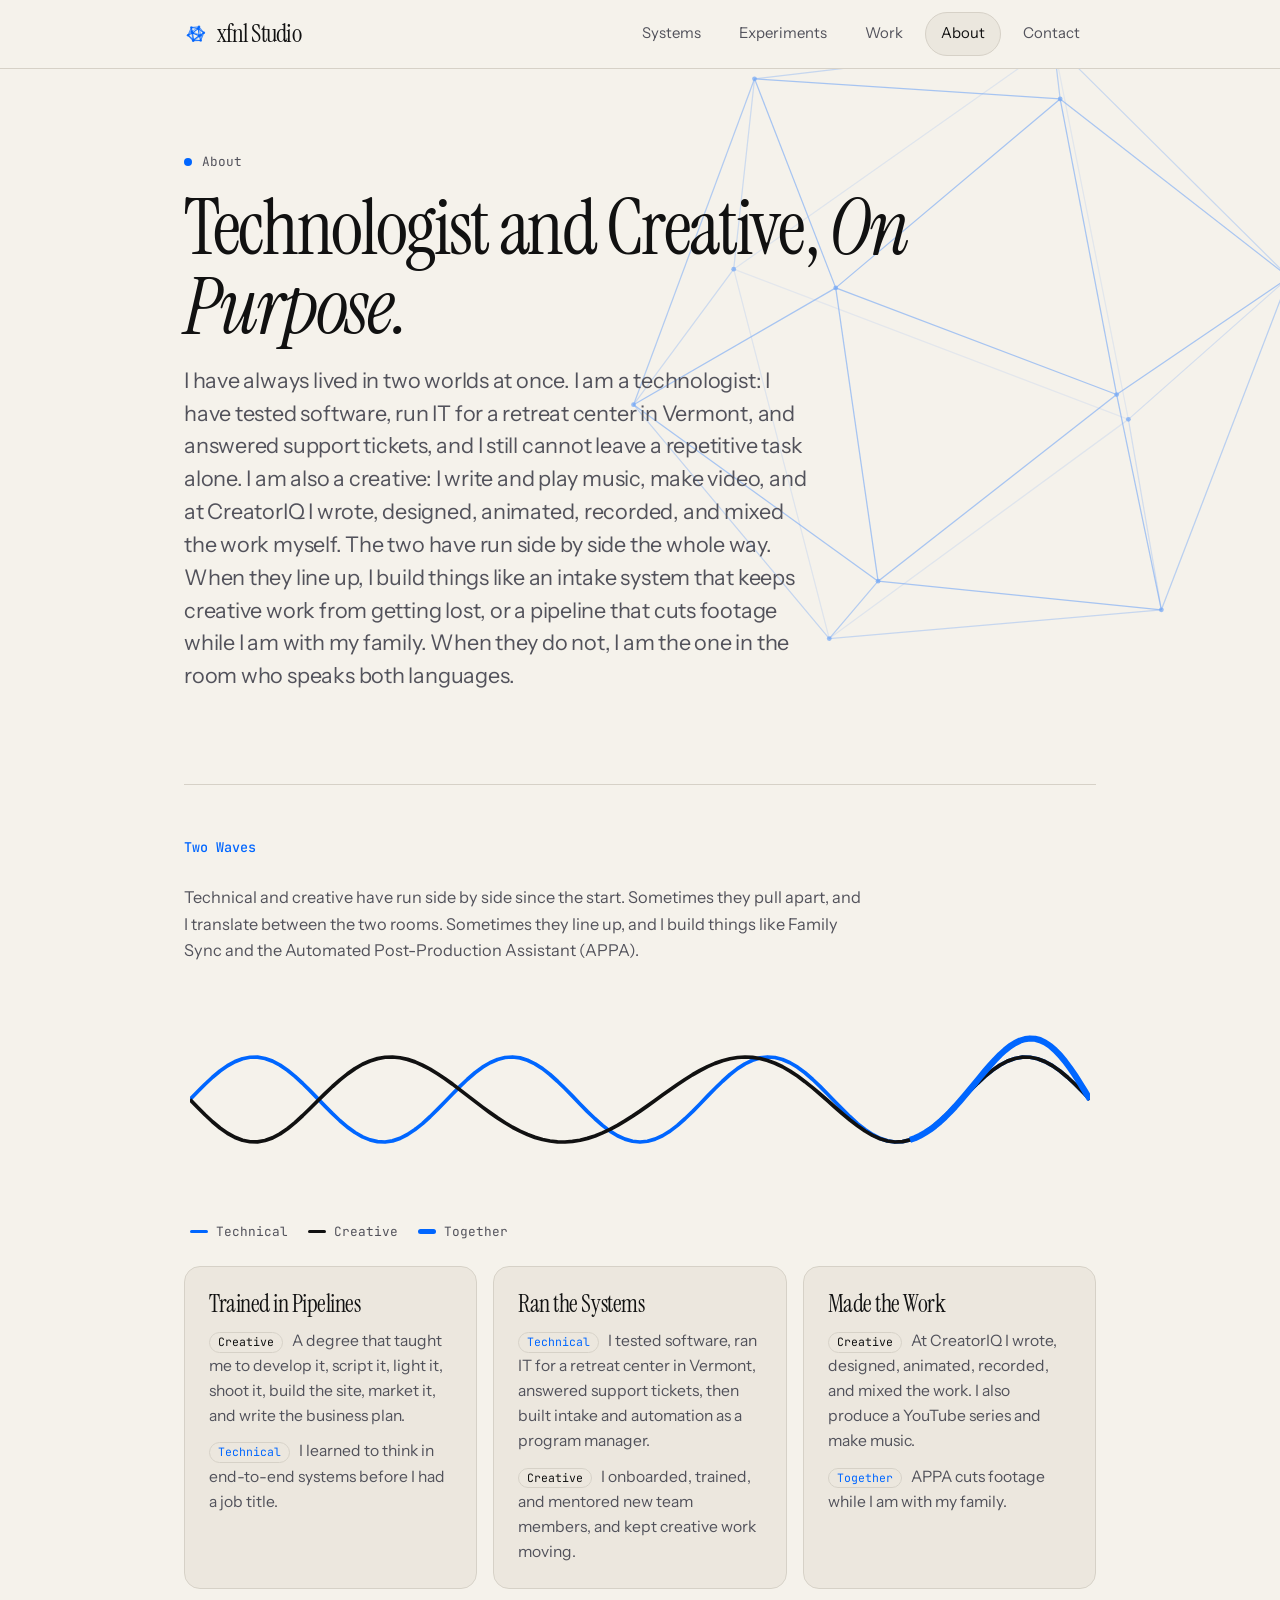
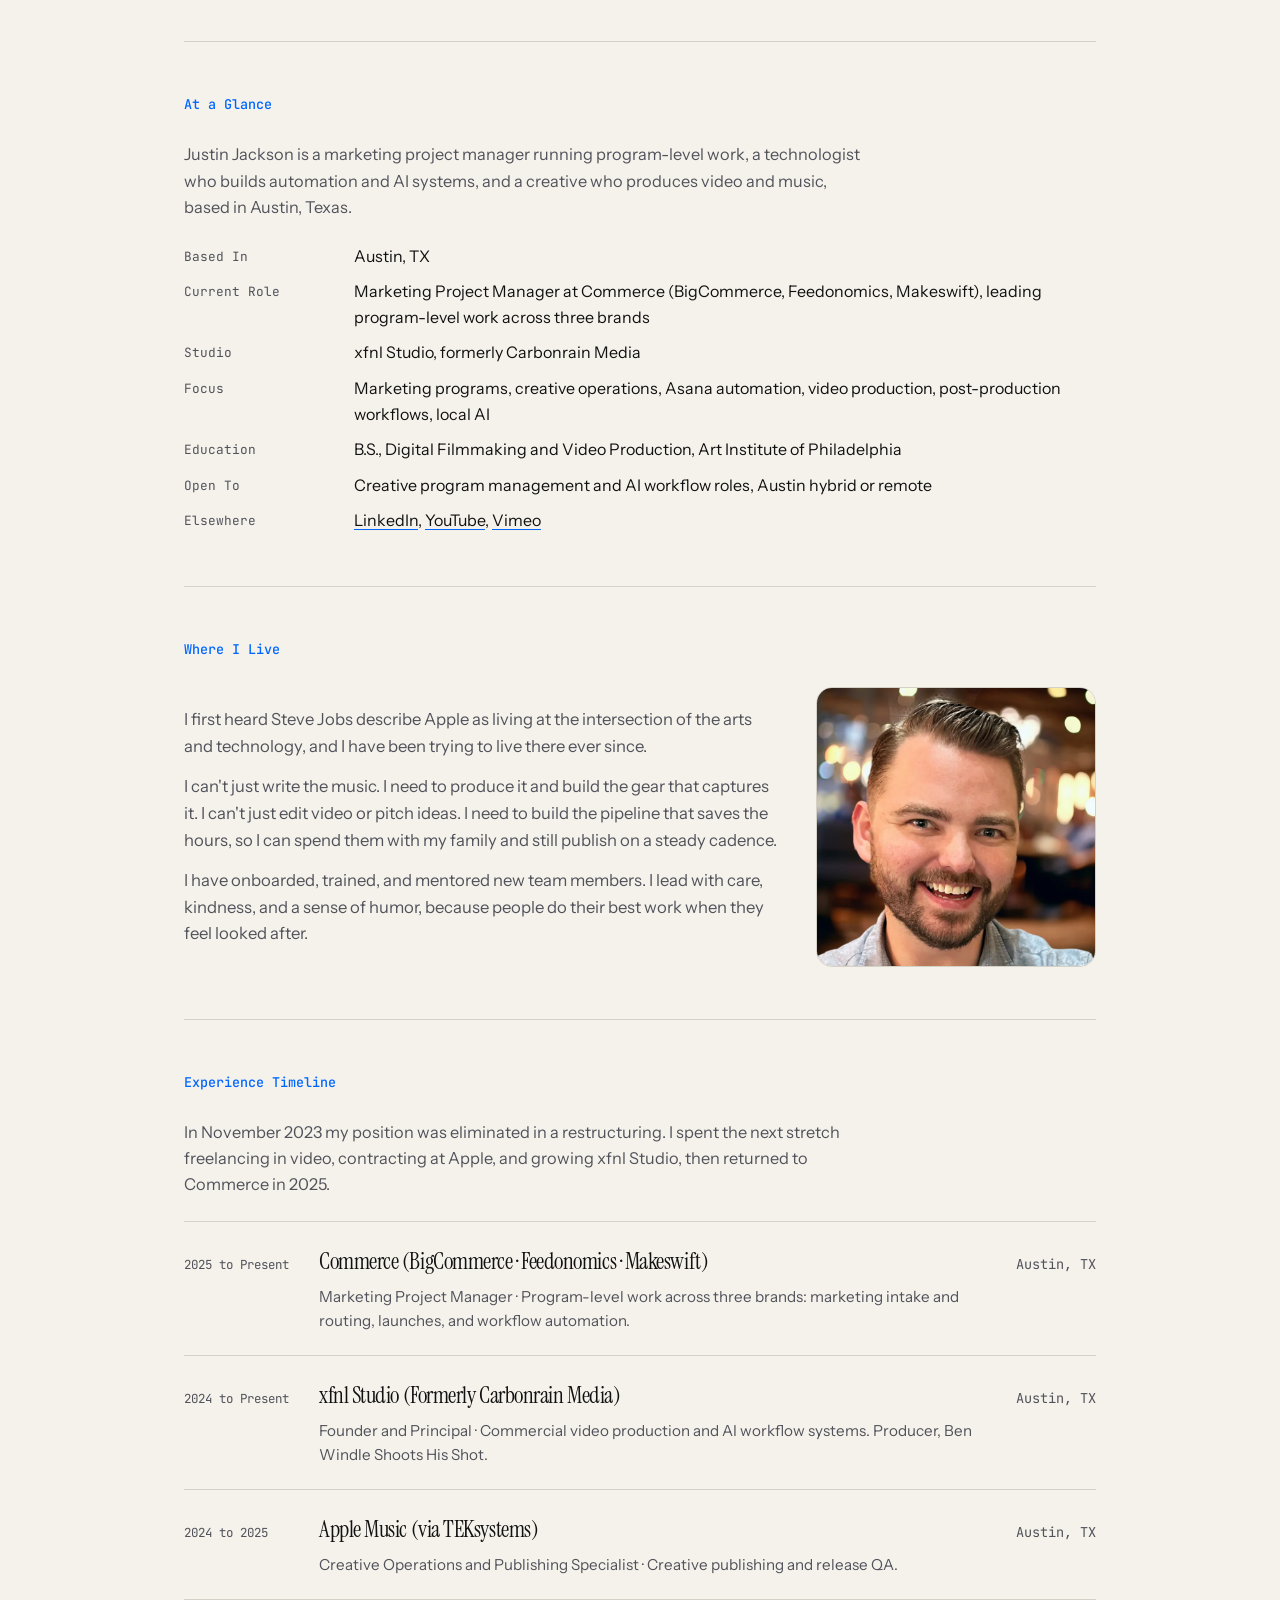
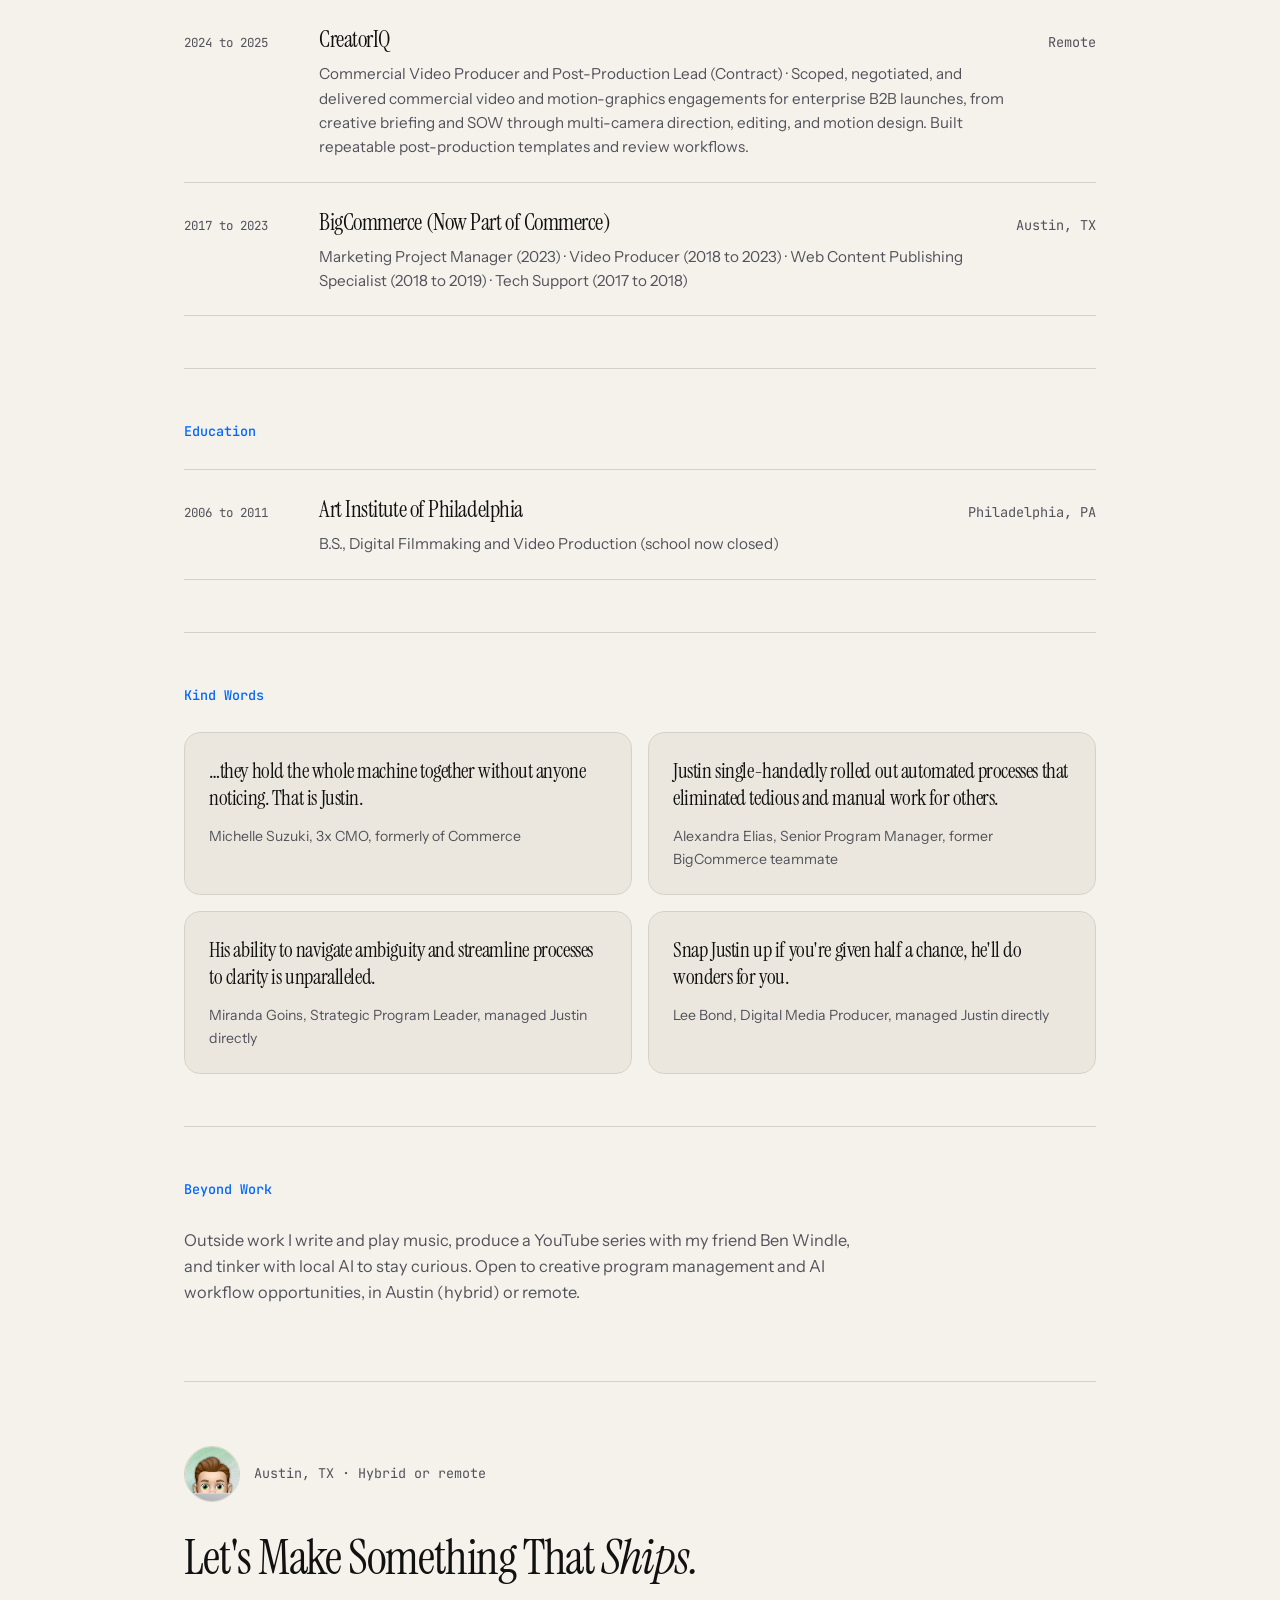
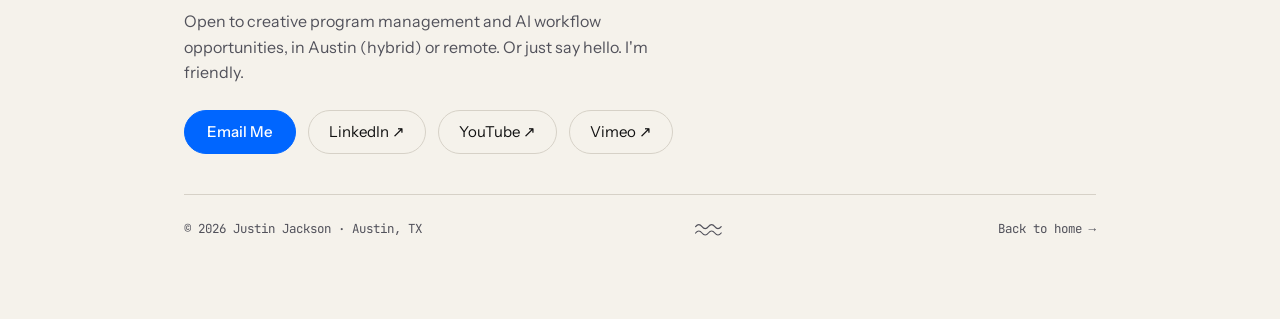
==== commit 602a2bf3: "v2.7: deploy cumulative v2.5-v2.7 updates live to main" ====
--- a/about/index.html
+++ b/about/index.html
@@ -21,15 +21,15 @@
   <meta name="twitter:title" content="About Justin Jackson · Program Manager, Producer, Builder">
   <meta name="twitter:description" content="From tech support to video to program management, and the studio I started along the way.">
   <meta name="twitter:image" content="https://xfnl.studio/img/og-default.png">
-  <link rel="icon" href="/favicon.svg?v=20261102b" type="image/svg+xml">
-  <link rel="apple-touch-icon" href="/apple-touch-icon.png?v=20261102b">
+  <link rel="icon" href="/favicon.svg?v=20261102d" type="image/svg+xml">
+  <link rel="apple-touch-icon" href="/apple-touch-icon.png?v=20261102d">
   <link rel="preload" href="/fonts/instrument-serif-latin-400-normal.woff2" as="font" type="font/woff2" crossorigin>
   <link rel="preload" href="/fonts/instrument-sans-latin-400-normal.woff2" as="font" type="font/woff2" crossorigin>
   <link rel="stylesheet" href="/obsession.css?v=1793558083">
-  <link rel="stylesheet" href="/css/xfnl-v2.css?v=20261102b">
+  <link rel="stylesheet" href="/css/xfnl-v2.css?v=20261102d">
   <script type="application/ld+json">{"@context": "https://schema.org", "@type": "ProfilePage", "url": "https://xfnl.studio/about/", "mainEntity": {"@id": "https://xfnl.studio/#justin"}}</script>
-  <script src="/portfolio.js?v=20261102b" defer></script>
-  <script src="/js/xfnl-v2.js?v=20261102b" defer></script>
+  <script src="/portfolio.js?v=20261102d" defer></script>
+  <script src="/js/xfnl-v2.js?v=20261102d" defer></script>
 </head>
 <body data-page="about">
   <a href="#main-content" class="skip-link">Skip to main content</a>
@@ -47,9 +47,9 @@
         </svg>
       </button>
       <nav id="primary-nav" class="nav-bar" aria-label="Primary">
-        <a href="/work/" class="nav-link">Work</a>
         <a href="/systems/" class="nav-link">Systems</a>
         <a href="/experiments/" class="nav-link">Experiments</a>
+        <a href="/work/" class="nav-link">Work</a>
         <a href="/about/" class="nav-link active" aria-current="page">About</a>
         <a href="#contact" class="nav-link">Contact</a>
       </nav>
@@ -59,42 +59,74 @@
 
     <section class="hero">
       <div class="eyebrow"><span class="eyebrow-dot"></span><span id="cms-eyebrow">About</span></div>
-      <h1 id="cms-title" class="hero-title">Started in tech support. Learned to tell stories. <em>Now I build the systems behind them.</em></h1>
-      <p id="cms-lead" class="hero-lead">I studied digital filmmaking at the Art Institute of Philadelphia. My first job at BigCommerce was answering support tickets. Then I moved into video, producing for the marketing team, and then into program management, where I've spent my time making creative work easier to ship.</p>
-    </section>
-
-    <section class="sec">
-      <div class="sec-head">
-        <h2 class="sec-kicker">At a glance</h2>
-      </div>
-      <p class="sec-intro">Justin Jackson is a marketing project manager running program-level work, a video producer, and an AI systems builder based in Austin, Texas.</p>
+      <h1 id="cms-title" class="hero-title">Technologist and Creative, <em>On Purpose.</em></h1>
+      <p id="cms-lead" class="hero-lead">I have always lived in two worlds at once. I am a technologist: I have tested software, run IT for a retreat center in Vermont, and answered support tickets, and I still cannot leave a repetitive task alone. I am also a creative: I write and play music, make video, and at CreatorIQ I wrote, designed, animated, recorded, and mixed the work myself. The two have run side by side the whole way. When they line up, I build things like an intake system that keeps creative work from getting lost, or a pipeline that cuts footage while I am with my family. When they do not, I am the one in the room who speaks both languages.</p>
+    </section>
+
+    <section id="waves" class="sec" data-waves>
+      <div class="sec-head"><h2 class="sec-kicker">Two Waves</h2></div>
+      <p class="sec-intro">Technical and creative have run side by side since the start. Sometimes they pull apart, and I translate between the two rooms. Sometimes they line up, and I build things like Family Sync and the Automated Post-Production Assistant (APPA).</p>
+      <figure class="wv">
+        <svg viewBox="0 0 720 180" role="img" aria-labelledby="wv-t wv-d" focusable="false">
+          <title id="wv-t">Two waves, technical and creative, drifting apart, crossing, and merging</title>
+          <desc id="wv-d">A blue line for the technical wave and a cream line for the creative wave start out opposite each other, cross several times, then line up and merge into one taller line.</desc>
+          <path class="wv-tech" pathLength="1" d="M0 90.0 L6 83.8 L12 77.8 L18 72.2 L24 67.2 L30 63.0 L36 59.7 L42 57.4 L48 56.2 L54 56.1 L60 57.2 L66 59.3 L72 62.5 L78 66.6 L84 71.5 L90 77.0 L96 82.9 L102 89.1 L108 95.3 L114 101.3 L120 107.0 L126 112.1 L132 116.4 L138 119.9 L144 122.3 L150 123.7 L156 124.0 L162 123.1 L168 121.1 L174 118.0 L180 114.0 L186 109.3 L192 103.8 L198 97.9 L204 91.8 L210 85.6 L216 79.5 L222 73.8 L228 68.6 L234 64.1 L240 60.6 L246 58.0 L252 56.4 L258 56.0 L264 56.7 L270 58.6 L276 61.5 L282 65.3 L288 70.0 L294 75.4 L300 81.2 L306 87.3 L312 93.6 L318 99.7 L324 105.4 L330 110.7 L336 115.3 L342 119.0 L348 121.7 L354 123.4 L360 124.0 L366 123.4 L372 121.7 L378 119.0 L384 115.3 L390 110.7 L396 105.4 L402 99.7 L408 93.6 L414 87.3 L420 81.2 L426 75.4 L432 70.0 L438 65.3 L444 61.5 L450 58.6 L456 56.7 L462 56.0 L468 56.4 L474 58.0 L480 60.6 L486 64.1 L492 68.6 L498 73.8 L504 79.5 L510 85.6 L516 91.8 L522 97.9 L528 103.8 L534 109.3 L540 114.0 L546 118.0 L552 121.1 L558 123.1 L564 124.0 L570 123.7 L576 122.3 L582 119.9 L588 116.4 L594 112.1 L600 107.0 L606 101.3 L612 95.3 L618 89.1 L624 82.9 L630 77.0 L636 71.5 L642 66.6 L648 62.5 L654 59.3 L660 57.2 L666 56.1 L672 56.2 L678 57.4 L684 59.7 L690 63.0 L696 67.2 L702 72.2 L708 77.8 L714 83.8 L720 90.0"/>
+          <path class="wv-cre" pathLength="1" d="M0 90.0 L6 96.2 L12 102.2 L18 107.8 L24 112.8 L30 117.0 L36 120.3 L42 122.6 L48 123.8 L54 123.9 L60 122.8 L66 120.7 L72 117.5 L78 113.4 L84 108.5 L90 103.0 L96 97.2 L102 91.2 L108 85.3 L114 79.6 L120 74.3 L126 69.5 L132 65.3 L138 61.8 L144 59.2 L150 57.3 L156 56.2 L162 56.0 L168 56.6 L174 57.9 L180 59.9 L186 62.6 L192 65.7 L198 69.4 L204 73.4 L210 77.7 L216 82.3 L222 86.9 L228 91.5 L234 96.1 L240 100.5 L246 104.7 L252 108.6 L258 112.2 L264 115.3 L270 118.0 L276 120.3 L282 122.0 L288 123.2 L294 123.9 L300 124.0 L306 123.5 L312 122.6 L318 121.1 L324 119.2 L330 116.7 L336 113.9 L342 110.7 L348 107.1 L354 103.3 L360 99.3 L366 95.1 L372 90.8 L378 86.4 L384 82.2 L390 78.0 L396 74.0 L402 70.2 L408 66.8 L414 63.7 L420 61.1 L426 59.0 L432 57.4 L438 56.4 L444 56.0 L450 56.3 L456 57.2 L462 58.8 L468 61.0 L474 63.8 L480 67.3 L486 71.2 L492 75.7 L498 80.5 L504 85.6 L510 90.8 L516 96.2 L522 101.4 L528 106.4 L534 111.0 L540 115.2 L546 118.7 L552 121.4 L558 123.2 L564 124.0 L570 123.7 L576 122.3 L582 119.9 L588 116.4 L594 112.1 L600 107.0 L606 101.3 L612 95.3 L618 89.1 L624 82.9 L630 77.0 L636 71.5 L642 66.6 L648 62.5 L654 59.3 L660 57.2 L666 56.1 L672 56.2 L678 57.4 L684 59.7 L690 63.0 L696 67.2 L702 72.2 L708 77.8 L714 83.8 L720 90.0"/>
+          <path class="wv-both" pathLength="1" d="M576 122.3 L580 120.9 L584 119.0 L588 116.7 L592 114.1 L596 111.1 L600 107.8 L604 104.1 L608 100.1 L612 95.8 L616 91.3 L620 86.6 L624 81.8 L628 77.0 L632 72.1 L636 67.3 L640 62.7 L644 58.3 L648 54.2 L652 50.6 L656 47.4 L660 44.9 L664 42.9 L668 41.7 L672 41.2 L676 41.4 L680 42.5 L684 44.4 L688 47.0 L692 50.5 L696 54.6 L700 59.4 L704 64.8 L708 70.6 L712 76.9 L716 83.4 L720 90.0"/>
+        </svg>
+        <figcaption class="wv-cap"><span class="wv-key"><i class="k k-tech"></i>Technical</span><span class="wv-key"><i class="k k-cre"></i>Creative</span><span class="wv-key"><i class="k k-both"></i>Together</span></figcaption>
+      </figure>
+      <ol class="beats">
+        <li class="path-card">
+          <h3 class="path-title">Trained in Pipelines</h3>
+          <p class="path-line"><span class="tag tag-cre">Creative</span> A degree that taught me to develop it, script it, light it, shoot it, build the site, market it, and write the business plan.</p>
+          <p class="path-line"><span class="tag tag-tech">Technical</span> I learned to think in end-to-end systems before I had a job title.</p>
+        </li>
+        <li class="path-card">
+          <h3 class="path-title">Ran the Systems</h3>
+          <p class="path-line"><span class="tag tag-tech">Technical</span> I tested software, ran IT for a retreat center in Vermont, answered support tickets, then built intake and automation as a program manager.</p>
+          <p class="path-line"><span class="tag tag-cre">Creative</span> I onboarded, trained, and mentored new team members, and kept creative work moving.</p>
+        </li>
+        <li class="path-card">
+          <h3 class="path-title">Made the Work</h3>
+          <p class="path-line"><span class="tag tag-cre">Creative</span> At CreatorIQ I wrote, designed, animated, recorded, and mixed the work. I also produce a YouTube series and make music.</p>
+          <p class="path-line"><span class="tag tag-tech">Together</span> APPA cuts footage while I am with my family.</p>
+        </li>
+      </ol>
+    </section>
+
+    <section class="sec">
+      <div class="sec-head">
+        <h2 class="sec-kicker">At a Glance</h2>
+      </div>
+      <p class="sec-intro">Justin Jackson is a marketing project manager running program-level work, a technologist who builds automation and AI systems, and a creative who produces video and music, based in Austin, Texas.</p>
       <dl class="glance">
-        <dt>Based in</dt><dd>Austin, TX</dd>
-        <dt>Current role</dt><dd>Marketing Project Manager at Commerce (BigCommerce, Feedonomics, Makeswift), leading program-level work across three brands</dd>
+        <dt>Based In</dt><dd>Austin, TX</dd>
+        <dt>Current Role</dt><dd>Marketing Project Manager at Commerce (BigCommerce, Feedonomics, Makeswift), leading program-level work across three brands</dd>
         <dt>Studio</dt><dd>xfnl Studio, formerly Carbonrain Media</dd>
         <dt>Focus</dt><dd>Marketing programs, creative operations, Asana automation, video production, post-production workflows, local AI</dd>
         <dt>Education</dt><dd>B.S., Digital Filmmaking and Video Production, Art Institute of Philadelphia</dd>
-        <dt>Open to</dt><dd>Creative program management and AI workflow roles, Austin hybrid or remote</dd>
+        <dt>Open To</dt><dd>Creative program management and AI workflow roles, Austin hybrid or remote</dd>
         <dt>Elsewhere</dt><dd><a href="https://www.linkedin.com/in/justin-jackson-pm/" target="_blank" rel="noopener noreferrer">LinkedIn</a>, <a href="https://www.youtube.com/@BenWindleShootsHisShot" target="_blank" rel="noopener noreferrer">YouTube</a>, <a href="https://vimeo.com/user222444720" target="_blank" rel="noopener noreferrer">Vimeo</a></dd>
       </dl>
     </section>
 
     <section class="sec">
       <div class="sec-head">
-        <h2 class="sec-kicker">Where I live</h2>
+        <h2 class="sec-kicker">Where I Live</h2>
       </div>
       <div class="split">
         <div class="story">
           <p>I first heard Steve Jobs describe Apple as living at the intersection of the arts and technology, and I have been trying to live there ever since.</p>
           <p>I can't just write the music. I need to produce it and build the gear that captures it. I can't just edit video or pitch ideas. I need to build the pipeline that saves the hours, so I can spend them with my family and still publish on a steady cadence.</p>
-          <p>I lead with care, kindness, and a sense of humor, because people do their best work when they feel looked after.</p>
+          <p>I have onboarded, trained, and mentored new team members. I lead with care, kindness, and a sense of humor, because people do their best work when they feel looked after.</p>
         </div>
         <img class="portrait" src="/img/justin-jackson-800.webp" width="800" height="800" alt="Justin Jackson smiling in a warmly lit restaurant" loading="eager">
       </div>
     </section>
 
     <section class="sec">
-      <div class="sec-head"><h2 class="sec-kicker">Experience timeline</h2></div>
+      <div class="sec-head"><h2 class="sec-kicker">Experience Timeline</h2></div>
       <p class="sec-intro">In November 2023 my position was eliminated in a restructuring. I spent the next stretch freelancing in video, contracting at Apple, and growing xfnl Studio, then returned to Commerce in 2025.</p>
       <div id="cms-about-roles" class="row-list">
         <div class="row-item">
@@ -108,7 +140,7 @@
         <div class="row-item">
           <span class="row-tag">2024 to Present</span>
           <div>
-            <h3 class="row-title">xfnl Studio (formerly Carbonrain Media)</h3>
+            <h3 class="row-title">xfnl Studio (Formerly Carbonrain Media)</h3>
             <p class="row-sub">Founder and Principal · Commercial video production and AI workflow systems. Producer, Ben Windle Shoots His Shot.</p>
           </div>
           <span class="row-arrow">Austin, TX</span>
@@ -132,8 +164,8 @@
         <div class="row-item">
           <span class="row-tag">2017 to 2023</span>
           <div>
-            <h3 class="row-title">BigCommerce (now part of Commerce)</h3>
-            <p class="row-sub">Marketing Project Manager (2023) · Video Producer (2018 to 2023) · Tech Support (2017 to 2018)</p>
+            <h3 class="row-title">BigCommerce (Now Part of Commerce)</h3>
+            <p class="row-sub">Marketing Project Manager (2023) · Video Producer (2018 to 2023) · Web Content Publishing Specialist (2018 to 2019) · Tech Support (2017 to 2018)</p>
           </div>
           <span class="row-arrow">Austin, TX</span>
         </div>
@@ -146,7 +178,7 @@
       </div>
       <div class="row-list">
         <div class="row-item">
-          <span class="row-tag">Education</span>
+          <span class="row-tag">2006 to 2011</span>
           <div>
             <h3 class="row-title">Art Institute of Philadelphia</h3>
             <p class="row-sub">B.S., Digital Filmmaking and Video Production (school now closed)</p>
@@ -156,9 +188,8 @@
       </div>
     </section>
 
-    <!-- CONFIRM (Justin): remove the hidden attribute only after each person says yes to being quoted. Ask Michelle Suzuki first. -->
-    <section id="kind-words" class="sec" hidden>
-      <div class="sec-head"><h2 class="sec-kicker">Kind words</h2></div>
+    <section id="kind-words" class="sec">
+      <div class="sec-head"><h2 class="sec-kicker">Kind Words</h2></div>
       <div class="kind">
         <figure>
           <blockquote>…they hold the whole machine together without anyone noticing. That is Justin.</blockquote>
@@ -181,9 +212,9 @@
 
     <section class="sec">
       <div class="sec-head">
-        <h2 class="sec-kicker">Beyond work</h2>
-      </div>
-      <p class="sec-intro">Outside work I write and play music, produce a YouTube series with my friend Ben Windle, and tinker with local AI to stay curious. Open to creative program management and AI workflow roles, in Austin (hybrid) or remote.</p>
+        <h2 class="sec-kicker">Beyond Work</h2>
+      </div>
+      <p class="sec-intro">Outside work I write and play music, produce a YouTube series with my friend Ben Windle, and tinker with local AI to stay curious. Open to creative program management and AI workflow opportunities, in Austin (hybrid) or remote.</p>
     </section>
 
     <footer id="contact" class="footer">
@@ -191,16 +222,17 @@
         <img class="avatar" src="/img/memoji-avatar-400.webp" width="56" height="56" alt="" loading="lazy">
         <span>Austin, TX · Hybrid or remote</span>
       </div>
-      <h2 class="footer-title">Let's make something that <em>ships.</em></h2>
-      <p class="footer-sub">Open to creative program management and AI workflow roles, in Austin (hybrid) or remote. Or just say hello. I'm friendly.</p>
+      <h2 class="footer-title">Let's Make Something That <em>Ships.</em></h2>
+      <p class="footer-sub">Open to creative program management and AI workflow opportunities, in Austin (hybrid) or remote. Or just say hello. I'm friendly.</p>
       <div class="cta-row">
-        <a href="mailto:justin@xfnl.studio" class="btn-primary">Email me</a>
+        <a href="mailto:justin@xfnl.studio" class="btn-primary">Email Me</a>
         <a href="https://www.linkedin.com/in/justin-jackson-pm/" target="_blank" rel="noopener noreferrer" class="btn-secondary">LinkedIn ↗</a>
         <a href="https://www.youtube.com/@BenWindleShootsHisShot" target="_blank" rel="noopener noreferrer" class="btn-secondary">YouTube ↗</a>
         <a href="https://vimeo.com/user222444720" target="_blank" rel="noopener noreferrer" class="btn-secondary">Vimeo ↗</a>
       </div>
       <div class="footer-meta">
         <span>© 2026 Justin Jackson · Austin, TX</span>
+        <span class="aq" title="Aquarius, if you were wondering"><svg viewBox="0 0 40 20" role="img" aria-label="Aquarius glyph: two waves" focusable="false"><path d="M2 7 q4 -5 8 0 t8 0 t8 0 t8 0"/><path d="M2 15 q4 -5 8 0 t8 0 t8 0 t8 0"/></svg></span>
         <a href="/">Back to home →</a>
       </div>
     </footer>
--- a/css/xfnl-v2.css
+++ b/css/xfnl-v2.css
@@ -41,7 +41,7 @@
 .story { color: var(--ar-muted, #9ca3af); font-size: 1.04rem; max-width: 62ch; }
 .story p + p { margin-top: 14px; }
 .story strong { color: var(--ar-fg, #f5f2eb); font-weight: 500; }
-.portrait { display: block; width: 100%; max-width: 320px; aspect-ratio: 1 / 1; object-fit: cover; border-radius: 16px; border: 1px solid var(--ar-border, #262930); }
+.portrait { display: block; height: auto; width: 100%; max-width: 320px; aspect-ratio: 1 / 1; object-fit: cover; border-radius: 16px; border: 1px solid var(--ar-border, #262930); }
 .avatar { display: block; width: 56px; height: 56px; border-radius: 999px; border: 1px solid var(--ar-border, #262930); object-fit: cover; }
 .footer-hello { display: flex; align-items: center; gap: 14px; margin-bottom: 18px; }
 .footer-hello span { font-family: var(--font-mono, monospace); font-size: 0.84rem; color: var(--ar-muted, #9ca3af); }
@@ -67,15 +67,14 @@
 
 /* ---------- Technical details ---------- */
 .tech { margin-top: 16px; border-top: 1px solid var(--ar-border, #262930); }
-.tech summary { display: flex; align-items: center; min-height: 44px; cursor: pointer; font-family: var(--font-mono, monospace); font-size: 0.84rem; color: var(--ar-muted, #9ca3af); }
-.tech summary:hover { color: var(--ar-fg, #f5f2eb); }
 .tech p { color: var(--ar-muted, #9ca3af); font-size: 0.94rem; max-width: 65ch; padding-bottom: 12px; }
 
 /* ---------- Diagram figures ---------- */
 .dg, .fpo { margin: 0 auto; max-width: 520px; }
+@media (min-width: 860px) { .dg, .fpo { max-width: 640px; } }
 .dg svg, .fpo svg { display: block; width: 100%; height: auto; }
 .dg-cap, .fpo-cap { display: flex; align-items: center; justify-content: space-between; flex-wrap: wrap; gap: 8px 16px; margin-top: 10px; font-family: var(--font-mono, monospace); font-size: 0.8rem; color: var(--ar-muted, #9ca3af); }
-.dg-pause { min-height: 44px; min-width: 44px; padding: 0 16px; border-radius: 999px; border: 1px solid var(--ar-border, #262930); background: transparent; color: var(--ar-fg, #f5f2eb); font: inherit; cursor: pointer; }
+/* v2.7: pause buttons are circled icons, see .icon-btn */
 .dg-pause:hover { border-color: var(--ar-accent, #0066ff); }
 .dg-block { display: grid; grid-template-columns: 1fr; gap: 20px; margin-top: 28px; }
 
@@ -207,6 +206,178 @@
 @media (prefers-reduced-motion: reduce) {
   .glow, .glow-accent, .flow, .pulse { animation: none; }
   .cl-msg, .cl-lane, .cl-cta { transition: none; }
-  .dg-pause { display: none; }
+  .dg-pause, .tk-pause { display: none; }
+  .step, .hn { animation: none; }
+  .tk-in { animation: none; }
   .reveal-js .reveal { opacity: 1; transform: none; transition: none; }
 }
+
+
+/* ---------- v2.6: verb ticker ---------- */
+.ticker { position: relative; margin: 2px 0 26px; display: flex; flex-wrap: wrap; align-items: center; gap: 8px 20px; }
+.ticker-static { margin: 0; max-width: 34ch; font-family: var(--font-serif, Georgia, serif); font-style: italic; font-size: clamp(1.25rem, 3.2vw, 1.7rem); line-height: 1.35; color: var(--ar-muted, #9ca3af); }
+.ticker-live { display: none; margin: 0; font-family: var(--font-serif, Georgia, serif); font-size: clamp(2.6rem, 9vw, 5rem); line-height: 1.05; letter-spacing: -0.03em; color: var(--ar-fg, #f5f2eb); min-width: 6.2em; }
+.ticker.is-live .ticker-live { display: block; }
+.ticker.is-live .ticker-static { position: absolute; width: 1px; height: 1px; overflow: hidden; clip: rect(0 0 0 0); white-space: nowrap; }
+.tk-verb { display: inline-block; font-style: italic; text-transform: capitalize; color: var(--ar-accent, #0066ff); }
+.tk-in { animation: tk-in 0.45s ease both; }
+@keyframes tk-in { from { opacity: 0; transform: translateY(0.22em); } to { opacity: 1; transform: none; } }
+/* v2.7: see .icon-btn */
+.tk-pause:hover { border-color: var(--ar-accent, #0066ff); }
+
+/* ---------- v2.6: three ways I work ---------- */
+.trio-grid { display: grid; grid-template-columns: repeat(3, 1fr); gap: 16px; }
+@media (max-width: 900px) { .trio-grid { grid-template-columns: 1fr; } }
+
+/* ---------- v2.6: flow diagrams as HTML and CSS (stack on phones, grid on desktop) ---------- */
+.flow-dg { margin: 0 auto; width: 100%; max-width: 1040px; container-type: inline-size; }
+.flow-dg.flow-narrow { max-width: 600px; }
+.flow-steps { list-style: none; margin: 0; padding: 0; display: grid; grid-template-columns: 1fr; gap: 28px; counter-reset: st; }
+.step { position: relative; display: block; padding: 14px 16px; border: 1px solid var(--ar-border, #262930); border-radius: 12px; background: var(--ar-bg-elev, #16181d); animation-name: st-glow; animation-duration: 10s; animation-timing-function: linear; animation-iteration-count: infinite; }
+.step::before { counter-increment: st; content: counter(st, decimal-leading-zero) / ""; display: block; margin-bottom: 4px; font-family: var(--font-mono, monospace); font-size: 0.78rem; color: var(--ar-accent, #0066ff); }
+.step:not(:last-child)::after { content: "\2193" / ""; position: absolute; left: 50%; bottom: -26px; transform: translateX(-50%); font-family: var(--font-mono, monospace); color: var(--ar-muted, #9ca3af); }
+.step strong { display: block; font-weight: 500; font-size: 0.98rem; color: var(--ar-fg, #f5f2eb); }
+.step span { display: block; margin-top: 2px; font-size: 0.88rem; color: var(--ar-muted, #9ca3af); }
+.step-accent { background: var(--ar-accent-soft, rgba(0,102,255,.14)); border-color: var(--ar-accent, #0066ff); animation-name: st-glow-accent; }
+.chips { display: flex; flex-wrap: wrap; gap: 8px; margin-top: 8px; font-style: normal; }
+.chip { font-weight: 400; font-size: 0.8rem; padding: 2px 12px; border: 1px solid var(--ar-border, #262930); border-radius: 999px; color: var(--ar-muted, #9ca3af); }
+@container (min-width: 520px) {
+  .flow-steps { gap: 16px; grid-template-columns: repeat(2, 1fr); }
+  .step:not(:last-child)::after { content: none; }
+}
+@container (min-width: 900px) {
+  .flow-3 { grid-template-columns: repeat(3, 1fr); }
+  .flow-4 { grid-template-columns: repeat(4, 1fr); }
+}
+@keyframes st-glow {
+  0%, 10% { border-color: var(--ar-accent, #0066ff); background-color: var(--ar-accent-soft, rgba(0,102,255,.14)); }
+  16%, 100% { border-color: var(--ar-border, #262930); background-color: var(--ar-bg-elev, #16181d); }
+}
+@keyframes st-glow-accent {
+  0%, 10% { background-color: rgba(0,102,255,.30); }
+  16%, 100% { background-color: var(--ar-accent-soft, rgba(0,102,255,.14)); }
+}
+.dg-paused .step, .dg-paused .hn { animation-play-state: paused; }
+
+/* Hierarchy (home) */
+.hier { display: flex; flex-direction: column; align-items: stretch; }
+.hn { padding: 14px 18px; text-align: center; border: 1px solid var(--ar-border, #262930); border-radius: 12px; background: var(--ar-bg-elev, #16181d); animation-name: st-glow; animation-duration: 10s; animation-timing-function: linear; animation-iteration-count: infinite; }
+.hn strong { display: block; font-weight: 500; color: var(--ar-fg, #f5f2eb); }
+.hn span { display: block; margin-top: 2px; font-size: 0.88rem; color: var(--ar-muted, #9ca3af); }
+.hn-accent { background: var(--ar-accent-soft, rgba(0,102,255,.14)); border-color: var(--ar-accent, #0066ff); animation-name: st-glow-accent; }
+.hn-dash { padding: 10px 14px; text-align: center; border: 1px dashed var(--ar-border, #262930); border-radius: 12px; font-size: 0.85rem; color: var(--ar-muted, #9ca3af); }
+.hlink { width: 2px; height: 20px; margin: 0 auto; background: var(--ar-border, #262930); }
+.hrow { display: grid; grid-template-columns: 1fr 1fr; gap: 16px; }
+.hcol { display: flex; flex-direction: column; }
+.hcol .hn { flex: 1; }
+@media (max-width: 420px) { .hrow { gap: 10px; } .hn { padding: 12px 10px; } }
+
+/* ---------- v2.6: two waves ---------- */
+.wv { margin: 0 auto 24px; max-width: 900px; }
+.wv svg { display: block; width: 100%; height: auto; }
+.wv path { fill: none; stroke-linejoin: round; stroke-linecap: butt; stroke-dasharray: 1; stroke-dashoffset: 0; }
+.wv-tech { stroke: var(--ar-accent, #0066ff); stroke-width: 3; }
+.wv-cre { stroke: var(--ar-fg, #f5f2eb); stroke-width: 3; }
+.wv-both { stroke: var(--ar-accent, #0066ff); stroke-width: 5; }
+.wv-cap { display: flex; flex-wrap: wrap; gap: 8px 20px; margin-top: 10px; font-family: var(--font-mono, monospace); font-size: 0.8rem; color: var(--ar-muted, #9ca3af); }
+.wv-key { display: inline-flex; align-items: center; gap: 8px; }
+.k { display: inline-block; width: 18px; height: 3px; border-radius: 999px; }
+.k-tech { background: var(--ar-accent, #0066ff); }
+.k-cre { background: var(--ar-fg, #f5f2eb); }
+.k-both { height: 5px; background: var(--ar-accent, #0066ff); }
+.beats { list-style: none; margin: 0; padding: 0; display: grid; grid-template-columns: repeat(3, 1fr); gap: 16px; }
+@media (max-width: 900px) { .beats { grid-template-columns: 1fr; } }
+.tag { display: inline-block; margin-right: 6px; padding: 0 8px; border: 1px solid var(--ar-border, #262930); border-radius: 999px; font-family: var(--font-mono, monospace); font-size: 0.72rem; }
+.tag-tech { color: var(--ar-accent, #0066ff); }
+.tag-cre { color: var(--ar-fg, #f5f2eb); }
+.geo-canvas { transition: opacity 0.6s ease; }
+body.wv-focus .geo-canvas { opacity: 0.2; }
+
+/* ---------- v2.6: Aquarius wink ---------- */
+.aq { display: inline-flex; align-items: center; }
+.aq svg { width: 32px; height: 16px; fill: none; stroke: var(--ar-muted, #9ca3af); stroke-width: 1.5; stroke-linecap: round; stroke-linejoin: round; }
+@media (prefers-reduced-motion: reduce) { .geo-canvas { transition: none; } }
+
+
+/* ---------- v2.7: circled icon buttons (pause and play) ---------- */
+.icon-btn { display: inline-flex; align-items: center; justify-content: center; width: 44px; height: 44px; padding: 0; border-radius: 999px; border: 1px solid var(--ar-border, #262930); background: transparent; color: var(--ar-fg, #f5f2eb); cursor: pointer; }
+.icon-btn:hover { border-color: var(--ar-accent, #0066ff); color: var(--ar-accent, #0066ff); }
+.icon-btn[hidden] { display: none; }
+.icon-btn .ic { width: 18px; height: 18px; fill: currentColor; }
+.icon-btn .ic-play { display: none; }
+.icon-btn[aria-pressed="true"] .ic-pause { display: none; }
+.icon-btn[aria-pressed="true"] .ic-play { display: block; }
+
+/* ---------- v2.7: name and face on load ---------- */
+.id-row { display: flex; align-items: center; gap: 16px; margin-bottom: 18px; }
+.id-photo { width: 76px; height: 76px; flex: none; border-radius: 999px; border: 1px solid var(--ar-border, #262930); object-fit: cover; object-position: 50% 30%; }
+.id-text { display: flex; flex-direction: column; gap: 6px; min-width: 0; }
+.id-text .eyebrow { margin-bottom: 0; }
+.id-name { margin: 0; font-family: var(--font-serif, Georgia, serif); font-size: clamp(1.5rem, 4vw, 2rem); line-height: 1.1; letter-spacing: -0.02em; color: var(--ar-fg, #f5f2eb); }
+@media (min-width: 720px) { .id-photo { width: 96px; height: 96px; } }
+
+/* ---------- v2.7: story chapters ---------- */
+.chap-num { display: inline-block; margin-right: 12px; font-family: var(--font-mono, monospace); color: var(--ar-accent, #0066ff); }
+.bridge { margin: 28px 0 0; font-family: var(--font-serif, Georgia, serif); font-style: italic; font-size: clamp(1.15rem, 2.6vw, 1.45rem); line-height: 1.35; color: var(--ar-muted, #9ca3af); }
+.hero .bridge { margin-top: 36px; }
+.avail { margin: 18px 0 0; display: flex; flex-wrap: wrap; align-items: center; gap: 8px 14px; color: var(--ar-muted, #9ca3af); font-size: 0.98rem; }
+.proof-chip { display: inline-block; padding: 6px 14px; border: 1px solid var(--ar-accent, #0066ff); border-radius: 999px; color: var(--ar-fg, #f5f2eb); font-family: var(--font-mono, monospace); font-size: 0.8rem; }
+.proof-chip i { margin-left: 8px; font-style: normal; color: var(--ar-muted, #9ca3af); }
+.dg-block.wide { grid-column: 1 / -1; margin-top: 4px; }
+.video-pair { display: grid; grid-template-columns: 1fr; gap: 28px; }
+@media (min-width: 900px) { .video-pair { grid-template-columns: minmax(0, 1fr) 280px; align-items: start; } }
+.video-pair .video-embed-v { max-width: 280px; margin: 0 auto; }
+#programs .results-grid, #programs .row-list { margin-top: 20px; }
+.taught { color: var(--ar-muted, #9ca3af); }
+.taught strong { color: var(--ar-accent, #0066ff); font-weight: 500; }
+
+/* ---------- v2.7: technical details, always open ---------- */
+.tech { margin-top: 16px; padding-top: 14px; border-top: 1px solid var(--ar-border, #262930); }
+.tech-head { margin: 0 0 6px; font-family: var(--font-mono, monospace); font-size: 0.84rem; font-weight: 400; color: var(--ar-accent, #0066ff); }
+
+/* ---------- v2.7: stat graphics ---------- */
+.stat-viz { margin-top: 14px; display: flex; flex-direction: column; gap: 6px; font-family: var(--font-mono, monospace); font-size: 0.72rem; color: var(--ar-muted, #9ca3af); }
+.vrow { display: grid; grid-template-columns: 52px 1fr; align-items: center; gap: 10px; }
+.vtrack { display: block; height: 10px; }
+.vbar { display: block; height: 100%; border-radius: 999px; background: var(--ar-border, #262930); transform-origin: left center; transform: scaleX(0); transition: transform 0.9s cubic-bezier(.2,.7,.2,1); }
+.vbar-a { background: var(--ar-accent, #0066ff); }
+.vw33 { width: 33.333%; } .vw75 { width: 75%; } .vw100 { width: 100%; }
+.viz-in .vbar { transform: scaleX(1); }
+.vdots { display: flex; align-items: center; gap: 14px; }
+.vdot { width: 14px; height: 14px; border-radius: 999px; border: 1px solid var(--ar-accent, #0066ff); background: transparent; transition: background-color 0.4s ease; }
+.viz-in .vdot { background: var(--ar-accent, #0066ff); }
+.viz-in .vdot:nth-child(2) { transition-delay: 0.25s; }
+.viz-in .vdot:nth-child(3) { transition-delay: 0.5s; }
+.vdots span:not(.vdot) { font-size: 0.72rem; }
+.vwave { display: block; width: 100%; max-width: 160px; height: 28px; }
+.vwave path { fill: none; stroke: var(--ar-accent, #0066ff); stroke-width: 3; stroke-linecap: round; stroke-dasharray: 1; stroke-dashoffset: 1; transition: stroke-dashoffset 1.2s ease; }
+.vwave path + path { stroke: var(--ar-fg, #f5f2eb); }
+.viz-in .vwave path { stroke-dashoffset: 0; }
+@media (prefers-reduced-motion: reduce) { .vbar, .vdot, .vwave path { transition: none; } .vbar { transform: scaleX(1); } .vdot { background: var(--ar-accent, #0066ff); } .vwave path { stroke-dashoffset: 0; } }
+
+/* ---------- v2.7: Waves lanes and the Waves moment ---------- */
+.lanes-label { margin: 28px 0 12px; font-family: var(--font-mono, monospace); font-size: 0.8rem; color: var(--ar-muted, #9ca3af); }
+.lanes { list-style: none; margin: 0; padding: 0; display: grid; grid-template-columns: 1fr 1fr; gap: 12px; }
+@container (min-width: 900px) { .lanes { grid-template-columns: repeat(4, 1fr); } }
+.lane { padding: 14px 16px; border: 1px solid var(--ar-border, #262930); border-radius: 12px; background: var(--ar-bg-elev, #16181d); }
+.lane strong { display: block; font-family: var(--font-serif, Georgia, serif); font-weight: 400; font-size: 1.3rem; letter-spacing: -0.02em; color: var(--ar-fg, #f5f2eb); }
+.lane span { display: block; margin-top: 2px; font-size: 0.86rem; color: var(--ar-muted, #9ca3af); }
+.moment { margin-top: 24px; padding: 28px 24px 22px; border: 1px solid var(--ar-accent, #0066ff); border-radius: 16px; background: var(--ar-accent-soft, rgba(0,102,255,.14)); }
+.moment-head { display: flex; align-items: center; gap: 18px; }
+.waves-mark { flex: none; width: 72px; height: 36px; fill: none; stroke: var(--ar-accent, #0066ff); stroke-width: 2.6; stroke-linecap: round; stroke-linejoin: round; }
+.moment-title { margin: 0; font-family: var(--font-serif, Georgia, serif); font-size: clamp(2.6rem, 8vw, 4.6rem); line-height: 1; letter-spacing: -0.03em; color: var(--ar-fg, #f5f2eb); }
+.moment-sub { margin: 6px 0 0; font-size: 1.02rem; color: var(--ar-muted, #9ca3af); }
+.moment .wv { margin: 18px 0 8px; max-width: none; }
+.wv-l { stroke-width: 3; }
+.wv-l1 { stroke: var(--ar-accent, #0066ff); }
+.wv-l2 { stroke: var(--ar-fg, #f5f2eb); }
+.wv-l3 { stroke: var(--ar-muted, #9ca3af); }
+.wv-l4 { stroke: var(--ar-accent, #0066ff); stroke-opacity: 0.45; }
+.k-l1 { background: var(--ar-accent, #0066ff); }
+.k-l2 { background: var(--ar-fg, #f5f2eb); }
+.k-l3 { background: var(--ar-muted, #9ca3af); }
+.k-l4 { background: var(--ar-accent, #0066ff); opacity: 0.45; }
+.wv-compact { max-width: 900px; margin: 12px auto 0; }
+.waves-mark-inline { height: 1em; width: 2em; vertical-align: -0.1em; }
+/* Aquarius wink doubles as the Waves mark; keep its stroke consistent */
+.aq svg { stroke: var(--ar-muted, #9ca3af); }
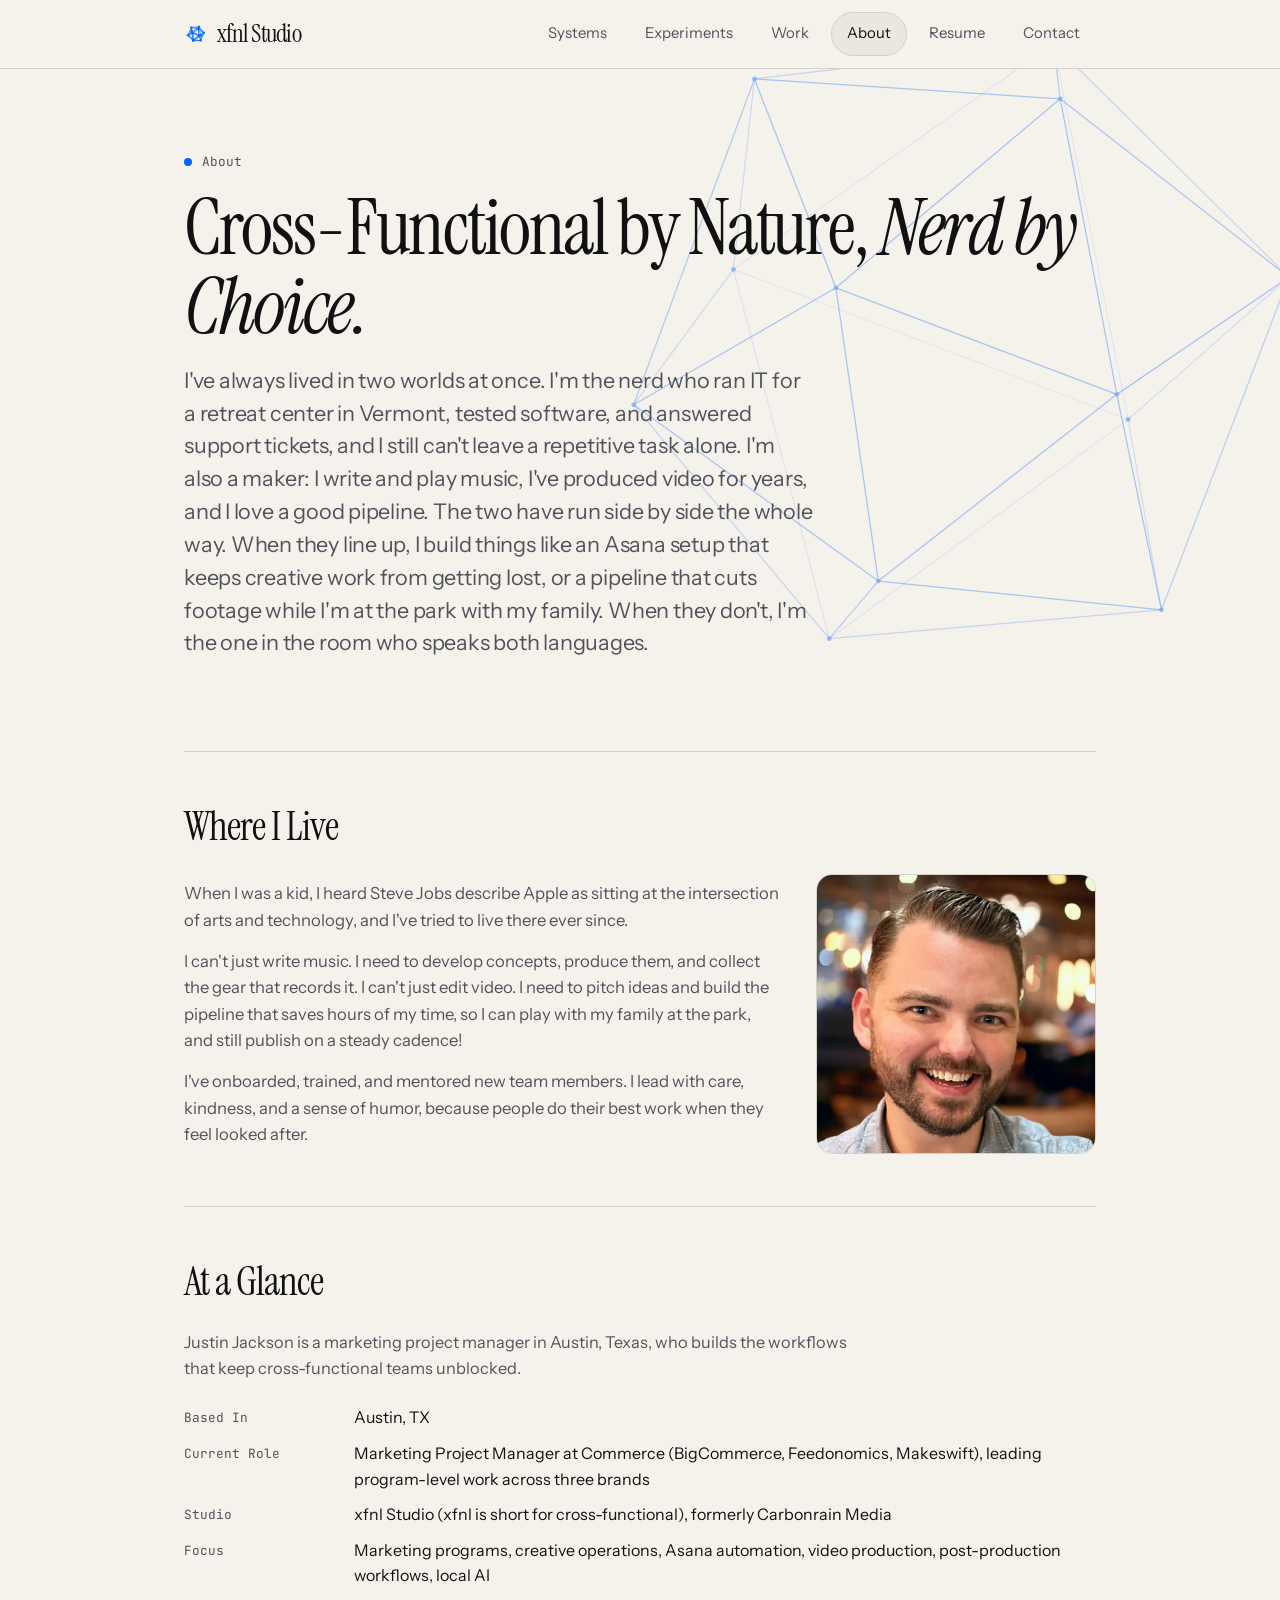
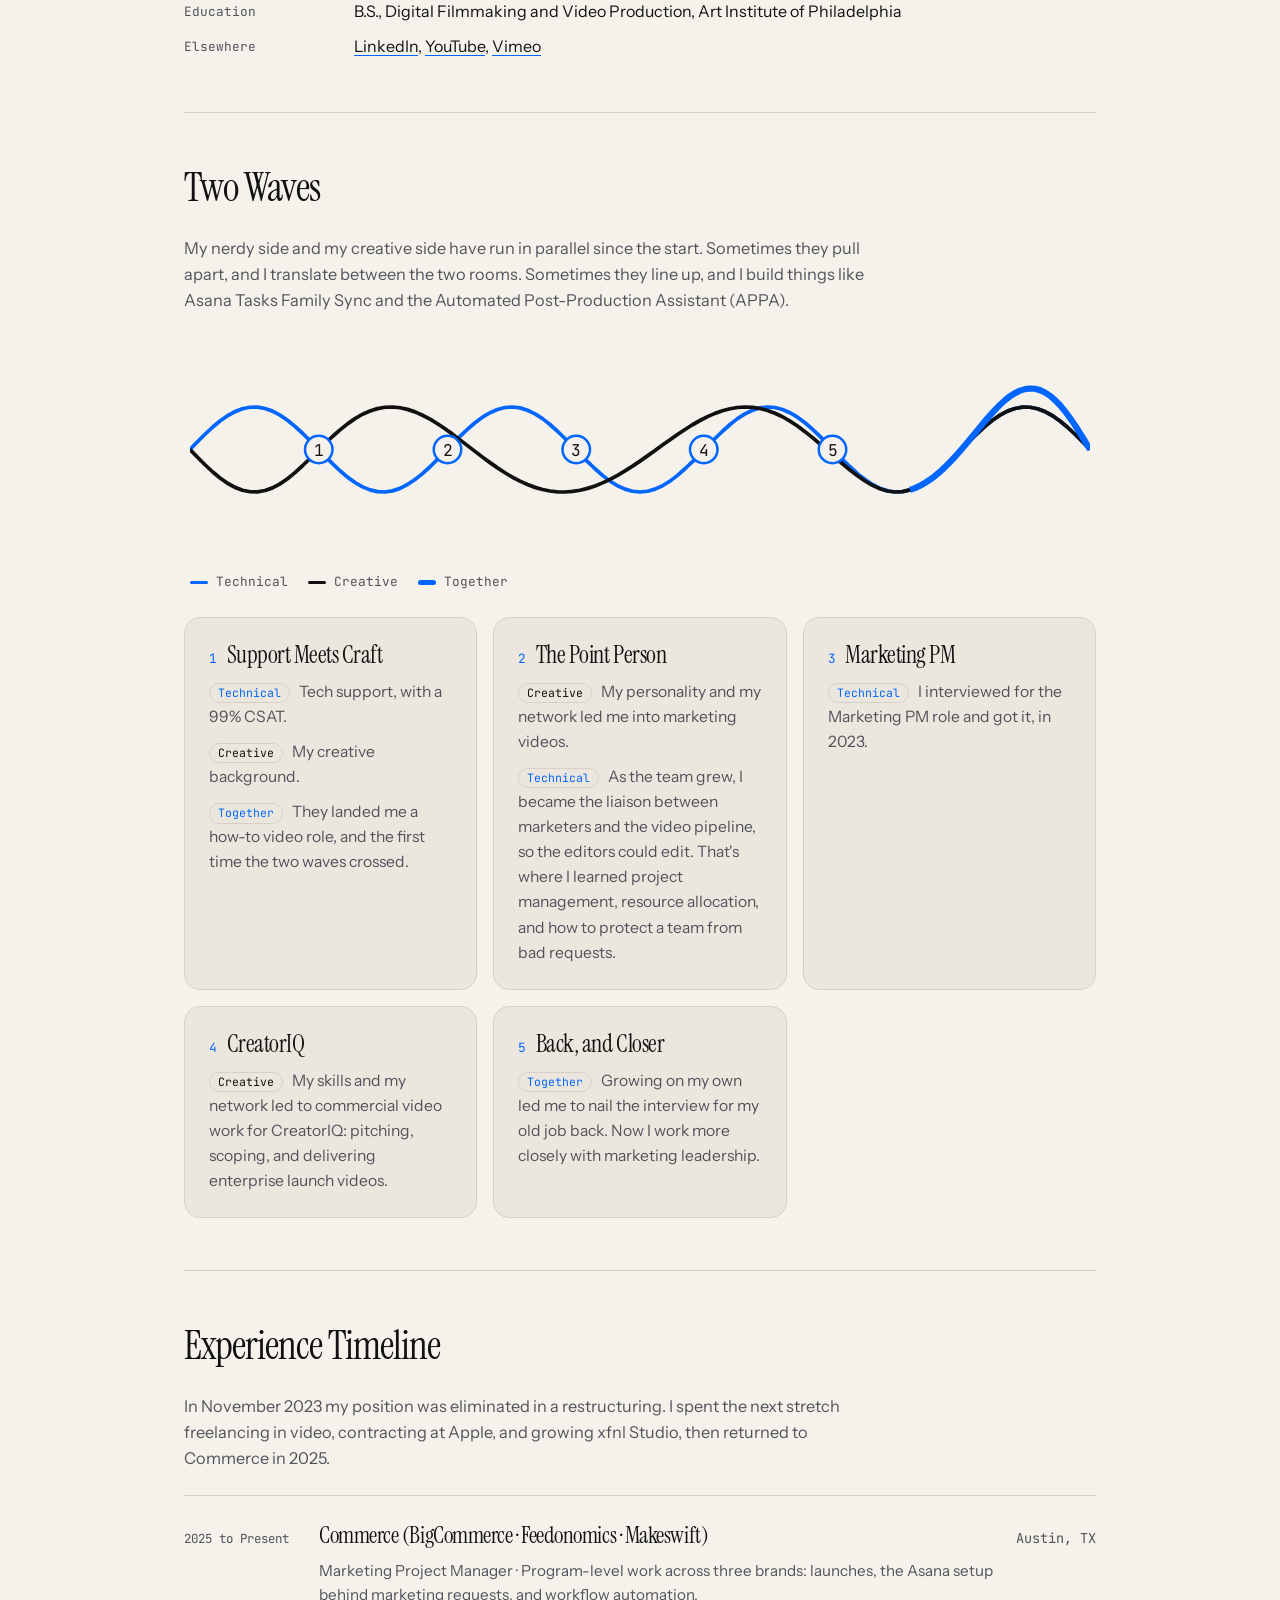
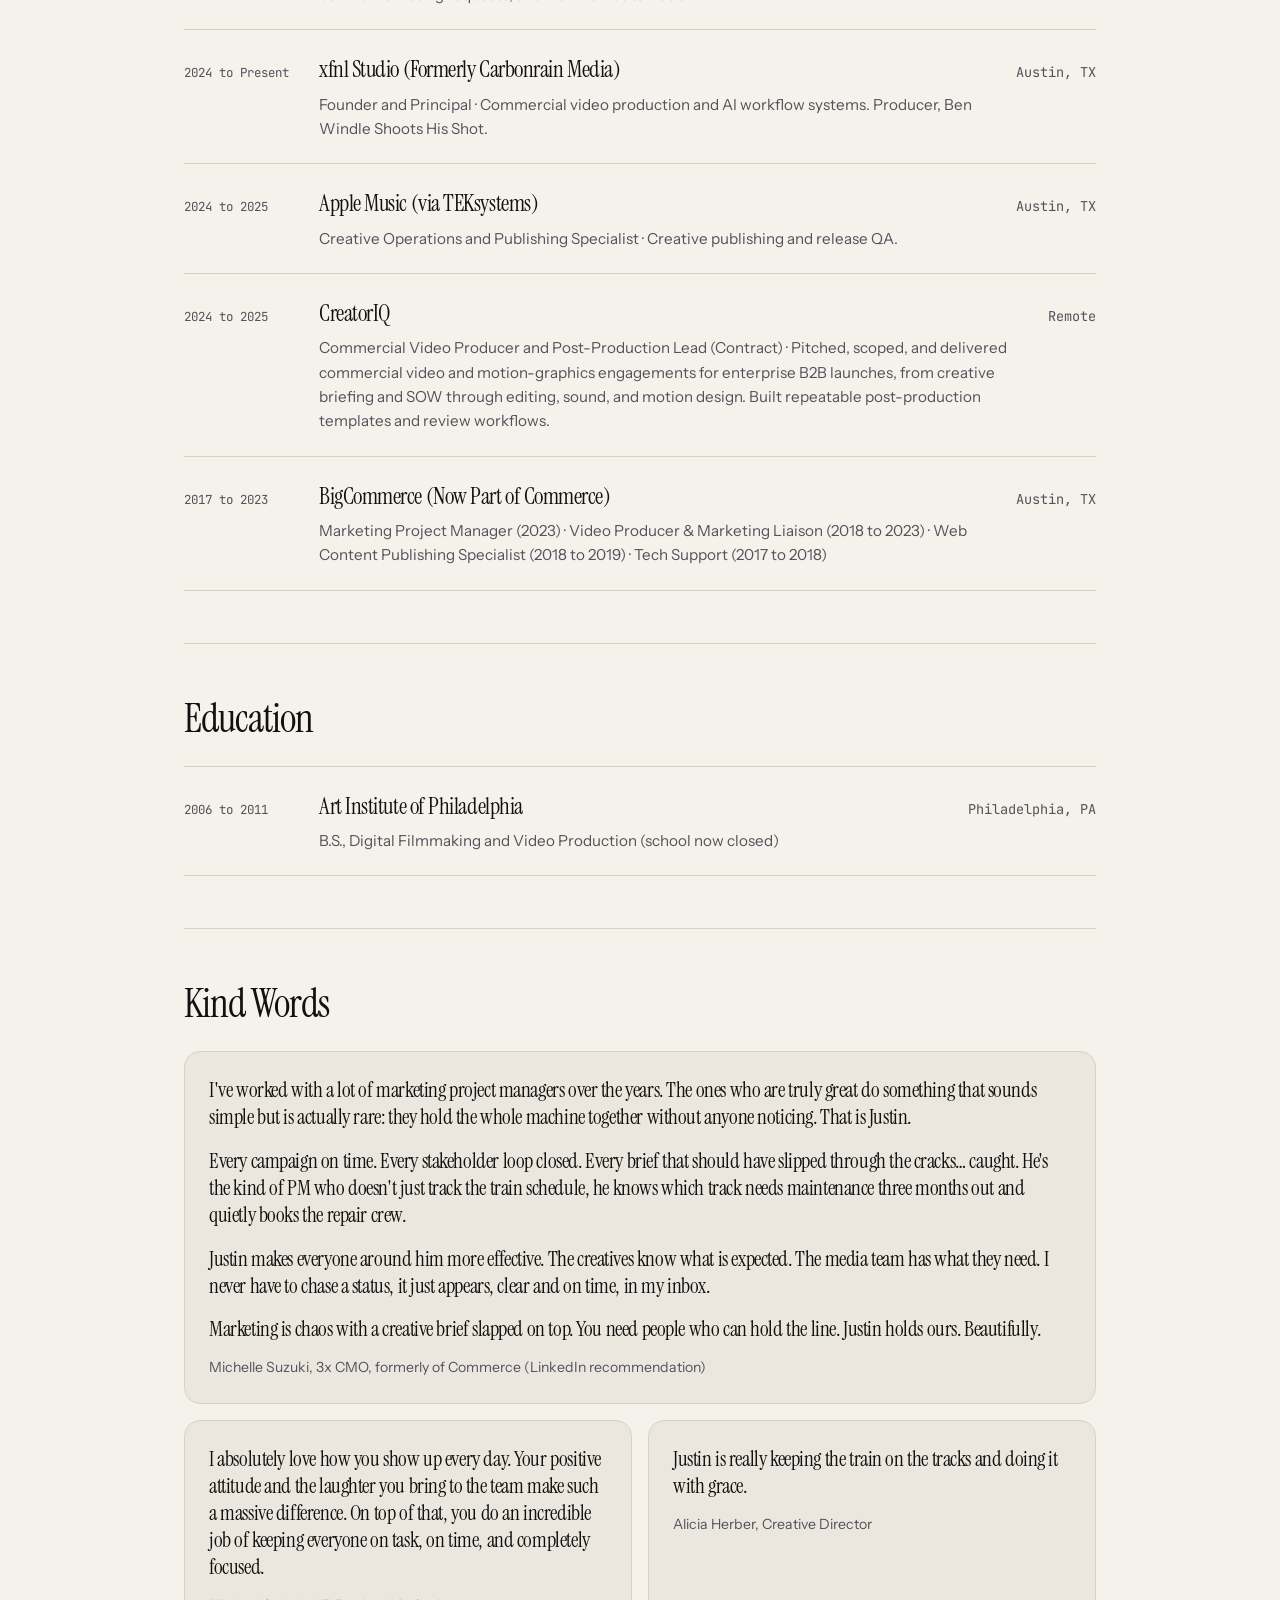
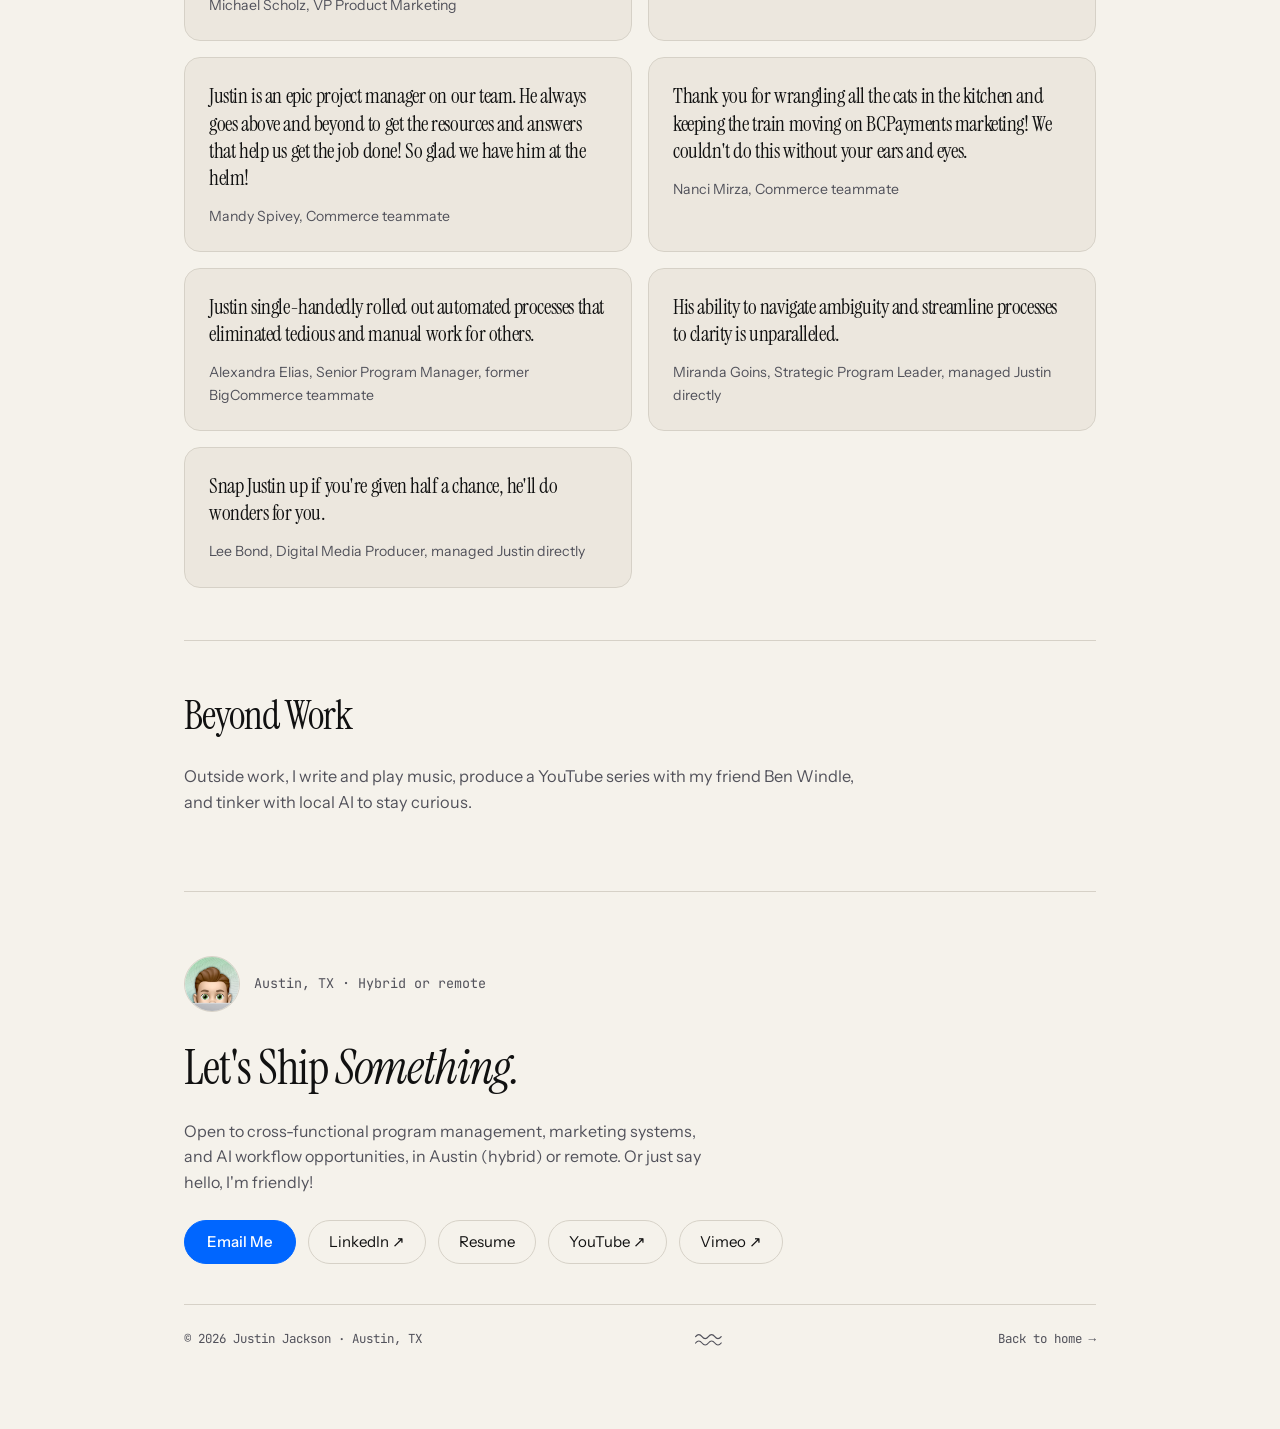
==== commit c5cdacda: "v2.9: home story, proof cards, About arc, Systems cases, kind words" ====
--- a/about/index.html
+++ b/about/index.html
@@ -3,14 +3,14 @@
 <head>
   <meta charset="utf-8">
   <meta name="viewport" content="width=device-width, initial-scale=1">
-  <title>About Justin Jackson · Program Manager, Producer, Builder</title>
+  <title>About Justin Jackson · Cross-Functional Program Manager</title>
   <meta name="description" content="From tech support to video to program management, and the studio I started along the way.">
   <meta name="author" content="Justin Jackson">
   <meta name="robots" content="index, follow">
   <link rel="canonical" href="https://xfnl.studio/about/">
   <meta property="og:type" content="website">
   <meta property="og:site_name" content="xfnl Studio">
-  <meta property="og:title" content="About Justin Jackson · Program Manager, Producer, Builder">
+  <meta property="og:title" content="About Justin Jackson · Cross-Functional Program Manager">
   <meta property="og:description" content="From tech support to video to program management, and the studio I started along the way.">
   <meta property="og:url" content="https://xfnl.studio/about/">
   <meta property="og:image" content="https://xfnl.studio/img/og-default.png">
@@ -18,18 +18,18 @@
   <meta property="og:image:height" content="630">
   <meta property="og:image:alt" content="Justin Jackson: I sit where art meets technology.">
   <meta name="twitter:card" content="summary_large_image">
-  <meta name="twitter:title" content="About Justin Jackson · Program Manager, Producer, Builder">
+  <meta name="twitter:title" content="About Justin Jackson · Cross-Functional Program Manager">
   <meta name="twitter:description" content="From tech support to video to program management, and the studio I started along the way.">
   <meta name="twitter:image" content="https://xfnl.studio/img/og-default.png">
-  <link rel="icon" href="/favicon.svg?v=20261102d" type="image/svg+xml">
-  <link rel="apple-touch-icon" href="/apple-touch-icon.png?v=20261102d">
+  <link rel="icon" href="/favicon.svg?v=20261102e" type="image/svg+xml">
+  <link rel="apple-touch-icon" href="/apple-touch-icon.png?v=20261102e">
   <link rel="preload" href="/fonts/instrument-serif-latin-400-normal.woff2" as="font" type="font/woff2" crossorigin>
   <link rel="preload" href="/fonts/instrument-sans-latin-400-normal.woff2" as="font" type="font/woff2" crossorigin>
   <link rel="stylesheet" href="/obsession.css?v=1793558083">
-  <link rel="stylesheet" href="/css/xfnl-v2.css?v=20261102d">
+  <link rel="stylesheet" href="/css/xfnl-v2.css?v=20261102e">
   <script type="application/ld+json">{"@context": "https://schema.org", "@type": "ProfilePage", "url": "https://xfnl.studio/about/", "mainEntity": {"@id": "https://xfnl.studio/#justin"}}</script>
-  <script src="/portfolio.js?v=20261102d" defer></script>
-  <script src="/js/xfnl-v2.js?v=20261102d" defer></script>
+  <script src="/portfolio.js?v=20261102e" defer></script>
+  <script src="/js/xfnl-v2.js?v=20261102e" defer></script>
 </head>
 <body data-page="about">
   <a href="#main-content" class="skip-link">Skip to main content</a>
@@ -40,7 +40,7 @@
         <svg class="brand-mark" viewBox="0 0 100 100" aria-hidden="true" focusable="false"><line class="mk-edge" x1="39.6" y1="74.7" x2="69.5" y2="77.2" stroke-width="4.4" stroke-opacity="0.79"/><line class="mk-edge" x1="39.6" y1="74.7" x2="63.2" y2="57.1" stroke-width="4.4" stroke-opacity="0.91"/><line class="mk-edge" x1="39.6" y1="74.7" x2="38.1" y2="78.4" stroke-width="4.4" stroke-opacity="0.71"/><line class="mk-edge" x1="39.6" y1="74.7" x2="16.9" y2="55.2" stroke-width="4.4" stroke-opacity="0.79"/><line class="mk-edge" x1="39.6" y1="74.7" x2="35.6" y2="45.6" stroke-width="4.4" stroke-opacity="0.91"/><line class="mk-edge" x1="69.5" y1="77.2" x2="63.2" y2="57.1" stroke-width="4.4" stroke-opacity="0.84"/><line class="mk-edge" x1="69.5" y1="77.2" x2="38.1" y2="78.4" stroke-width="4.4" stroke-opacity="0.64"/><line class="mk-edge" x1="69.5" y1="77.2" x2="70.3" y2="56.2" stroke-width="4.4" stroke-opacity="0.60"/><line class="mk-edge" x1="69.5" y1="77.2" x2="82.6" y2="44.9" stroke-width="4.4" stroke-opacity="0.73"/><line class="mk-edge" x1="30.8" y1="23.1" x2="62.5" y2="20.1" stroke-width="4.4" stroke-opacity="0.66"/><line class="mk-edge" x1="30.8" y1="23.1" x2="59.4" y2="27.5" stroke-width="4.4" stroke-opacity="0.81"/><line class="mk-edge" x1="30.8" y1="23.1" x2="31.4" y2="39.9" stroke-width="4.4" stroke-opacity="0.61"/><line class="mk-edge" x1="30.8" y1="23.1" x2="16.9" y2="55.2" stroke-width="4.4" stroke-opacity="0.72"/><line class="mk-edge" x1="30.8" y1="23.1" x2="35.6" y2="45.6" stroke-width="4.4" stroke-opacity="0.85"/><line class="mk-edge" x1="62.5" y1="20.1" x2="59.4" y2="27.5" stroke-width="4.4" stroke-opacity="0.74"/><line class="mk-edge" x1="62.5" y1="20.1" x2="31.4" y2="39.9" stroke-width="4.4" stroke-opacity="0.54"/><line class="mk-edge" x1="62.5" y1="20.1" x2="70.3" y2="56.2" stroke-width="4.4" stroke-opacity="0.54"/><line class="mk-edge" x1="62.5" y1="20.1" x2="82.6" y2="44.9" stroke-width="4.4" stroke-opacity="0.66"/><line class="mk-edge" x1="59.4" y1="27.5" x2="63.2" y2="57.1" stroke-width="4.4" stroke-opacity="0.92"/><line class="mk-edge" x1="59.4" y1="27.5" x2="82.6" y2="44.9" stroke-width="4.4" stroke-opacity="0.81"/><line class="mk-edge" x1="59.4" y1="27.5" x2="35.6" y2="45.6" stroke-width="4.4" stroke-opacity="0.92"/><line class="mk-edge" x1="63.2" y1="57.1" x2="82.6" y2="44.9" stroke-width="4.4" stroke-opacity="0.85"/><line class="mk-edge" x1="63.2" y1="57.1" x2="35.6" y2="45.6" stroke-width="4.4" stroke-opacity="0.96"/><line class="mk-edge" x1="31.4" y1="39.9" x2="38.1" y2="78.4" stroke-width="4.4" stroke-opacity="0.53"/><line class="mk-edge" x1="31.4" y1="39.9" x2="70.3" y2="56.2" stroke-width="4.4" stroke-opacity="0.49"/><line class="mk-edge" x1="31.4" y1="39.9" x2="16.9" y2="55.2" stroke-width="4.4" stroke-opacity="0.60"/><line class="mk-edge" x1="38.1" y1="78.4" x2="70.3" y2="56.2" stroke-width="4.4" stroke-opacity="0.53"/><line class="mk-edge" x1="38.1" y1="78.4" x2="16.9" y2="55.2" stroke-width="4.4" stroke-opacity="0.64"/><line class="mk-edge" x1="70.3" y1="56.2" x2="82.6" y2="44.9" stroke-width="4.4" stroke-opacity="0.61"/><line class="mk-edge" x1="16.9" y1="55.2" x2="35.6" y2="45.6" stroke-width="4.4" stroke-opacity="0.84"/><circle class="mk-node" cx="39.6" cy="74.7" r="5.4" fill-opacity="0.89"/><circle class="mk-node" cx="69.5" cy="77.2" r="5.4" fill-opacity="0.79"/><circle class="mk-node" cx="30.8" cy="23.1" r="5.4" fill-opacity="0.81"/><circle class="mk-node" cx="62.5" cy="20.1" r="5.4" fill-opacity="0.71"/><circle class="mk-node" cx="59.4" cy="27.5" r="5.4" fill-opacity="0.92"/><circle class="mk-node" cx="63.2" cy="57.1" r="5.4" fill-opacity="0.97"/><circle class="mk-node" cx="31.4" cy="39.9" r="5.4" fill-opacity="0.63"/><circle class="mk-node" cx="38.1" cy="78.4" r="5.4" fill-opacity="0.68"/><circle class="mk-node" cx="70.3" cy="56.2" r="5.4" fill-opacity="0.63"/><circle class="mk-node" cx="82.6" cy="44.9" r="5.4" fill-opacity="0.81"/><circle class="mk-node" cx="16.9" cy="55.2" r="5.4" fill-opacity="0.79"/><circle class="mk-node" cx="35.6" cy="45.6" r="5.4" fill-opacity="0.97"/></svg><span>xfnl Studio</span>
       </a>
       <button type="button" id="menu-toggle" class="menu-toggle" aria-label="Toggle navigation menu" aria-expanded="false" aria-controls="primary-nav">
-        <svg viewBox="0 0 24 24" aria-hidden="true">
+        <svg viewBox="0 0 24 24" width="24" height="24" fill="none" stroke="currentColor" stroke-width="2" stroke-linecap="round" aria-hidden="true" focusable="false">
           <line x1="4" y1="7" x2="20" y2="7"></line>
           <line x1="4" y1="12" x2="20" y2="12"></line>
           <line x1="4" y1="17" x2="20" y2="17"></line>
@@ -51,6 +51,7 @@
         <a href="/experiments/" class="nav-link">Experiments</a>
         <a href="/work/" class="nav-link">Work</a>
         <a href="/about/" class="nav-link active" aria-current="page">About</a>
+        <a href="/Justin-Jackson-Resume.pdf" class="nav-link" target="_blank" rel="noopener noreferrer">Resume</a>
         <a href="#contact" class="nav-link">Contact</a>
       </nav>
     </div>
@@ -59,70 +60,78 @@
 
     <section class="hero">
       <div class="eyebrow"><span class="eyebrow-dot"></span><span id="cms-eyebrow">About</span></div>
-      <h1 id="cms-title" class="hero-title">Technologist and Creative, <em>On Purpose.</em></h1>
-      <p id="cms-lead" class="hero-lead">I have always lived in two worlds at once. I am a technologist: I have tested software, run IT for a retreat center in Vermont, and answered support tickets, and I still cannot leave a repetitive task alone. I am also a creative: I write and play music, make video, and at CreatorIQ I wrote, designed, animated, recorded, and mixed the work myself. The two have run side by side the whole way. When they line up, I build things like an intake system that keeps creative work from getting lost, or a pipeline that cuts footage while I am with my family. When they do not, I am the one in the room who speaks both languages.</p>
+      <h1 id="cms-title" class="hero-title">Cross-Functional by Nature, <em>Nerd by Choice.</em></h1>
+      <p id="cms-lead" class="hero-lead">I've always lived in two worlds at once. I'm the nerd who ran IT for a retreat center in Vermont, tested software, and answered support tickets, and I still can't leave a repetitive task alone. I'm also a maker: I write and play music, I've produced video for years, and I love a good pipeline. The two have run side by side the whole way. When they line up, I build things like an Asana setup that keeps creative work from getting lost, or a pipeline that cuts footage while I'm at the park with my family. When they don't, I'm the one in the room who speaks both languages.</p>
+    </section>
+
+    <section class="sec">
+      <div class="sec-head">
+        <h2 class="sec-kicker">Where I Live</h2>
+      </div>
+      <div class="split">
+        <div class="story">
+          <p>When I was a kid, I heard Steve Jobs describe Apple as sitting at the intersection of arts and technology, and I've tried to live there ever since.</p>
+          <p>I can't just write music. I need to develop concepts, produce them, and collect the gear that records it. I can't just edit video. I need to pitch ideas and build the pipeline that saves hours of my time, so I can play with my family at the park, and still publish on a steady cadence!</p>
+          <p>I've onboarded, trained, and mentored new team members. I lead with care, kindness, and a sense of humor, because people do their best work when they feel looked after.</p>
+        </div>
+        <img class="portrait" src="/img/justin-jackson-800.webp" width="800" height="800" alt="Justin Jackson smiling in a warmly lit restaurant" loading="eager">
+      </div>
+    </section>
+
+    <section class="sec">
+      <div class="sec-head">
+        <h2 class="sec-kicker">At a Glance</h2>
+      </div>
+      <p class="sec-intro">Justin Jackson is a marketing project manager in Austin, Texas, who builds the workflows that keep cross-functional teams unblocked.</p>
+      <dl class="glance">
+        <dt>Based In</dt><dd>Austin, TX</dd>
+        <dt>Current Role</dt><dd>Marketing Project Manager at Commerce (BigCommerce, Feedonomics, Makeswift), leading program-level work across three brands</dd>
+        <dt>Studio</dt><dd>xfnl Studio (xfnl is short for cross-functional), formerly Carbonrain Media</dd>
+        <dt>Focus</dt><dd>Marketing programs, creative operations, Asana automation, video production, post-production workflows, local AI</dd>
+        <dt>Education</dt><dd>B.S., Digital Filmmaking and Video Production, Art Institute of Philadelphia</dd>
+        
+        <dt>Elsewhere</dt><dd><a href="https://www.linkedin.com/in/justin-jackson-pm/" target="_blank" rel="noopener noreferrer">LinkedIn</a>, <a href="https://www.youtube.com/@BenWindleShootsHisShot" target="_blank" rel="noopener noreferrer">YouTube</a>, <a href="https://vimeo.com/user222444720" target="_blank" rel="noopener noreferrer">Vimeo</a></dd>
+      </dl>
     </section>
 
     <section id="waves" class="sec" data-waves>
       <div class="sec-head"><h2 class="sec-kicker">Two Waves</h2></div>
-      <p class="sec-intro">Technical and creative have run side by side since the start. Sometimes they pull apart, and I translate between the two rooms. Sometimes they line up, and I build things like Family Sync and the Automated Post-Production Assistant (APPA).</p>
+      <p class="sec-intro">My nerdy side and my creative side have run in parallel since the start. Sometimes they pull apart, and I translate between the two rooms. Sometimes they line up, and I build things like Asana Tasks Family Sync and the Automated Post-Production Assistant (APPA).</p>
       <figure class="wv">
         <svg viewBox="0 0 720 180" role="img" aria-labelledby="wv-t wv-d" focusable="false">
           <title id="wv-t">Two waves, technical and creative, drifting apart, crossing, and merging</title>
           <desc id="wv-d">A blue line for the technical wave and a cream line for the creative wave start out opposite each other, cross several times, then line up and merge into one taller line.</desc>
           <path class="wv-tech" pathLength="1" d="M0 90.0 L6 83.8 L12 77.8 L18 72.2 L24 67.2 L30 63.0 L36 59.7 L42 57.4 L48 56.2 L54 56.1 L60 57.2 L66 59.3 L72 62.5 L78 66.6 L84 71.5 L90 77.0 L96 82.9 L102 89.1 L108 95.3 L114 101.3 L120 107.0 L126 112.1 L132 116.4 L138 119.9 L144 122.3 L150 123.7 L156 124.0 L162 123.1 L168 121.1 L174 118.0 L180 114.0 L186 109.3 L192 103.8 L198 97.9 L204 91.8 L210 85.6 L216 79.5 L222 73.8 L228 68.6 L234 64.1 L240 60.6 L246 58.0 L252 56.4 L258 56.0 L264 56.7 L270 58.6 L276 61.5 L282 65.3 L288 70.0 L294 75.4 L300 81.2 L306 87.3 L312 93.6 L318 99.7 L324 105.4 L330 110.7 L336 115.3 L342 119.0 L348 121.7 L354 123.4 L360 124.0 L366 123.4 L372 121.7 L378 119.0 L384 115.3 L390 110.7 L396 105.4 L402 99.7 L408 93.6 L414 87.3 L420 81.2 L426 75.4 L432 70.0 L438 65.3 L444 61.5 L450 58.6 L456 56.7 L462 56.0 L468 56.4 L474 58.0 L480 60.6 L486 64.1 L492 68.6 L498 73.8 L504 79.5 L510 85.6 L516 91.8 L522 97.9 L528 103.8 L534 109.3 L540 114.0 L546 118.0 L552 121.1 L558 123.1 L564 124.0 L570 123.7 L576 122.3 L582 119.9 L588 116.4 L594 112.1 L600 107.0 L606 101.3 L612 95.3 L618 89.1 L624 82.9 L630 77.0 L636 71.5 L642 66.6 L648 62.5 L654 59.3 L660 57.2 L666 56.1 L672 56.2 L678 57.4 L684 59.7 L690 63.0 L696 67.2 L702 72.2 L708 77.8 L714 83.8 L720 90.0"/>
           <path class="wv-cre" pathLength="1" d="M0 90.0 L6 96.2 L12 102.2 L18 107.8 L24 112.8 L30 117.0 L36 120.3 L42 122.6 L48 123.8 L54 123.9 L60 122.8 L66 120.7 L72 117.5 L78 113.4 L84 108.5 L90 103.0 L96 97.2 L102 91.2 L108 85.3 L114 79.6 L120 74.3 L126 69.5 L132 65.3 L138 61.8 L144 59.2 L150 57.3 L156 56.2 L162 56.0 L168 56.6 L174 57.9 L180 59.9 L186 62.6 L192 65.7 L198 69.4 L204 73.4 L210 77.7 L216 82.3 L222 86.9 L228 91.5 L234 96.1 L240 100.5 L246 104.7 L252 108.6 L258 112.2 L264 115.3 L270 118.0 L276 120.3 L282 122.0 L288 123.2 L294 123.9 L300 124.0 L306 123.5 L312 122.6 L318 121.1 L324 119.2 L330 116.7 L336 113.9 L342 110.7 L348 107.1 L354 103.3 L360 99.3 L366 95.1 L372 90.8 L378 86.4 L384 82.2 L390 78.0 L396 74.0 L402 70.2 L408 66.8 L414 63.7 L420 61.1 L426 59.0 L432 57.4 L438 56.4 L444 56.0 L450 56.3 L456 57.2 L462 58.8 L468 61.0 L474 63.8 L480 67.3 L486 71.2 L492 75.7 L498 80.5 L504 85.6 L510 90.8 L516 96.2 L522 101.4 L528 106.4 L534 111.0 L540 115.2 L546 118.7 L552 121.4 L558 123.2 L564 124.0 L570 123.7 L576 122.3 L582 119.9 L588 116.4 L594 112.1 L600 107.0 L606 101.3 L612 95.3 L618 89.1 L624 82.9 L630 77.0 L636 71.5 L642 66.6 L648 62.5 L654 59.3 L660 57.2 L666 56.1 L672 56.2 L678 57.4 L684 59.7 L690 63.0 L696 67.2 L702 72.2 L708 77.8 L714 83.8 L720 90.0"/>
-          <path class="wv-both" pathLength="1" d="M576 122.3 L580 120.9 L584 119.0 L588 116.7 L592 114.1 L596 111.1 L600 107.8 L604 104.1 L608 100.1 L612 95.8 L616 91.3 L620 86.6 L624 81.8 L628 77.0 L632 72.1 L636 67.3 L640 62.7 L644 58.3 L648 54.2 L652 50.6 L656 47.4 L660 44.9 L664 42.9 L668 41.7 L672 41.2 L676 41.4 L680 42.5 L684 44.4 L688 47.0 L692 50.5 L696 54.6 L700 59.4 L704 64.8 L708 70.6 L712 76.9 L716 83.4 L720 90.0"/>
+          <path class="wv-both" pathLength="1" d="M576 122.3 L580 120.9 L584 119.0 L588 116.7 L592 114.1 L596 111.1 L600 107.8 L604 104.1 L608 100.1 L612 95.8 L616 91.3 L620 86.6 L624 81.8 L628 77.0 L632 72.1 L636 67.3 L640 62.7 L644 58.3 L648 54.2 L652 50.6 L656 47.4 L660 44.9 L664 42.9 L668 41.7 L672 41.2 L676 41.4 L680 42.5 L684 44.4 L688 47.0 L692 50.5 L696 54.6 L700 59.4 L704 64.8 L708 70.6 L712 76.9 L716 83.4 L720 90.0"/><g class="wv-dots" aria-hidden="true"><circle cx="103" cy="90" r="11"/><text x="103" y="95" text-anchor="middle">1</text><circle cx="206" cy="90" r="11"/><text x="206" y="95" text-anchor="middle">2</text><circle cx="309" cy="90" r="11"/><text x="309" y="95" text-anchor="middle">3</text><circle cx="411" cy="90" r="11"/><text x="411" y="95" text-anchor="middle">4</text><circle cx="514" cy="90" r="11"/><text x="514" y="95" text-anchor="middle">5</text></g>
         </svg>
         <figcaption class="wv-cap"><span class="wv-key"><i class="k k-tech"></i>Technical</span><span class="wv-key"><i class="k k-cre"></i>Creative</span><span class="wv-key"><i class="k k-both"></i>Together</span></figcaption>
       </figure>
       <ol class="beats">
         <li class="path-card">
-          <h3 class="path-title">Trained in Pipelines</h3>
-          <p class="path-line"><span class="tag tag-cre">Creative</span> A degree that taught me to develop it, script it, light it, shoot it, build the site, market it, and write the business plan.</p>
-          <p class="path-line"><span class="tag tag-tech">Technical</span> I learned to think in end-to-end systems before I had a job title.</p>
-        </li>
-        <li class="path-card">
-          <h3 class="path-title">Ran the Systems</h3>
-          <p class="path-line"><span class="tag tag-tech">Technical</span> I tested software, ran IT for a retreat center in Vermont, answered support tickets, then built intake and automation as a program manager.</p>
-          <p class="path-line"><span class="tag tag-cre">Creative</span> I onboarded, trained, and mentored new team members, and kept creative work moving.</p>
-        </li>
-        <li class="path-card">
-          <h3 class="path-title">Made the Work</h3>
-          <p class="path-line"><span class="tag tag-cre">Creative</span> At CreatorIQ I wrote, designed, animated, recorded, and mixed the work. I also produce a YouTube series and make music.</p>
-          <p class="path-line"><span class="tag tag-tech">Together</span> APPA cuts footage while I am with my family.</p>
+          <h3 class="path-title"><span class="beat-n" aria-hidden="true">1</span>Support Meets Craft</h3>
+          <p class="path-line"><span class="tag tag-tech">Technical</span> Tech support, with a 99% CSAT.</p>
+          <p class="path-line"><span class="tag tag-cre">Creative</span> My creative background.</p>
+          <p class="path-line"><span class="tag tag-tech">Together</span> They landed me a how-to video role, and the first time the two waves crossed.</p>
+        </li>
+        <li class="path-card">
+          <h3 class="path-title"><span class="beat-n" aria-hidden="true">2</span>The Point Person</h3>
+          <p class="path-line"><span class="tag tag-cre">Creative</span> My personality and my network led me into marketing videos.</p>
+          <p class="path-line"><span class="tag tag-tech">Technical</span> As the team grew, I became the liaison between marketers and the video pipeline, so the editors could edit. That's where I learned project management, resource allocation, and how to protect a team from bad requests.</p>
+        </li>
+        <li class="path-card">
+          <h3 class="path-title"><span class="beat-n" aria-hidden="true">3</span>Marketing PM</h3>
+          <p class="path-line"><span class="tag tag-tech">Technical</span> I interviewed for the Marketing PM role and got it, in 2023.</p>
+        </li>
+        <li class="path-card">
+          <h3 class="path-title"><span class="beat-n" aria-hidden="true">4</span>CreatorIQ</h3>
+          <p class="path-line"><span class="tag tag-cre">Creative</span> My skills and my network led to commercial video work for CreatorIQ: pitching, scoping, and delivering enterprise launch videos.</p>
+        </li>
+        <li class="path-card">
+          <h3 class="path-title"><span class="beat-n" aria-hidden="true">5</span>Back, and Closer</h3>
+          <p class="path-line"><span class="tag tag-tech">Together</span> Growing on my own led me to nail the interview for my old job back. Now I work more closely with marketing leadership.</p>
         </li>
       </ol>
-    </section>
-
-    <section class="sec">
-      <div class="sec-head">
-        <h2 class="sec-kicker">At a Glance</h2>
-      </div>
-      <p class="sec-intro">Justin Jackson is a marketing project manager running program-level work, a technologist who builds automation and AI systems, and a creative who produces video and music, based in Austin, Texas.</p>
-      <dl class="glance">
-        <dt>Based In</dt><dd>Austin, TX</dd>
-        <dt>Current Role</dt><dd>Marketing Project Manager at Commerce (BigCommerce, Feedonomics, Makeswift), leading program-level work across three brands</dd>
-        <dt>Studio</dt><dd>xfnl Studio, formerly Carbonrain Media</dd>
-        <dt>Focus</dt><dd>Marketing programs, creative operations, Asana automation, video production, post-production workflows, local AI</dd>
-        <dt>Education</dt><dd>B.S., Digital Filmmaking and Video Production, Art Institute of Philadelphia</dd>
-        <dt>Open To</dt><dd>Creative program management and AI workflow roles, Austin hybrid or remote</dd>
-        <dt>Elsewhere</dt><dd><a href="https://www.linkedin.com/in/justin-jackson-pm/" target="_blank" rel="noopener noreferrer">LinkedIn</a>, <a href="https://www.youtube.com/@BenWindleShootsHisShot" target="_blank" rel="noopener noreferrer">YouTube</a>, <a href="https://vimeo.com/user222444720" target="_blank" rel="noopener noreferrer">Vimeo</a></dd>
-      </dl>
-    </section>
-
-    <section class="sec">
-      <div class="sec-head">
-        <h2 class="sec-kicker">Where I Live</h2>
-      </div>
-      <div class="split">
-        <div class="story">
-          <p>I first heard Steve Jobs describe Apple as living at the intersection of the arts and technology, and I have been trying to live there ever since.</p>
-          <p>I can't just write the music. I need to produce it and build the gear that captures it. I can't just edit video or pitch ideas. I need to build the pipeline that saves the hours, so I can spend them with my family and still publish on a steady cadence.</p>
-          <p>I have onboarded, trained, and mentored new team members. I lead with care, kindness, and a sense of humor, because people do their best work when they feel looked after.</p>
-        </div>
-        <img class="portrait" src="/img/justin-jackson-800.webp" width="800" height="800" alt="Justin Jackson smiling in a warmly lit restaurant" loading="eager">
-      </div>
     </section>
 
     <section class="sec">
@@ -133,7 +142,7 @@
           <span class="row-tag">2025 to Present</span>
           <div>
             <h3 class="row-title">Commerce (BigCommerce · Feedonomics · Makeswift)</h3>
-            <p class="row-sub">Marketing Project Manager · Program-level work across three brands: marketing intake and routing, launches, and workflow automation.</p>
+            <p class="row-sub">Marketing Project Manager · Program-level work across three brands: launches, the Asana setup behind marketing requests, and workflow automation.</p>
           </div>
           <span class="row-arrow">Austin, TX</span>
         </div>
@@ -157,7 +166,7 @@
           <span class="row-tag">2024 to 2025</span>
           <div>
             <h3 class="row-title">CreatorIQ</h3>
-            <p class="row-sub">Commercial Video Producer and Post-Production Lead (Contract) · Scoped, negotiated, and delivered commercial video and motion-graphics engagements for enterprise B2B launches, from creative briefing and SOW through multi-camera direction, editing, and motion design. Built repeatable post-production templates and review workflows.</p>
+            <p class="row-sub">Commercial Video Producer and Post-Production Lead (Contract) · Pitched, scoped, and delivered commercial video and motion-graphics engagements for enterprise B2B launches, from creative briefing and SOW through editing, sound, and motion design. Built repeatable post-production templates and review workflows.</p>
           </div>
           <span class="row-arrow">Remote</span>
         </div>
@@ -165,7 +174,7 @@
           <span class="row-tag">2017 to 2023</span>
           <div>
             <h3 class="row-title">BigCommerce (Now Part of Commerce)</h3>
-            <p class="row-sub">Marketing Project Manager (2023) · Video Producer (2018 to 2023) · Web Content Publishing Specialist (2018 to 2019) · Tech Support (2017 to 2018)</p>
+            <p class="row-sub">Marketing Project Manager (2023) · Video Producer &amp; Marketing Liaison (2018 to 2023) · Web Content Publishing Specialist (2018 to 2019) · Tech Support (2017 to 2018)</p>
           </div>
           <span class="row-arrow">Austin, TX</span>
         </div>
@@ -191,9 +200,30 @@
     <section id="kind-words" class="sec">
       <div class="sec-head"><h2 class="sec-kicker">Kind Words</h2></div>
       <div class="kind">
-        <figure>
-          <blockquote>…they hold the whole machine together without anyone noticing. That is Justin.</blockquote>
-          <figcaption>Michelle Suzuki, 3x CMO, formerly of Commerce</figcaption>
+        <figure class="kind-feature">
+          <blockquote>
+            <p>I've worked with a lot of marketing project managers over the years. The ones who are truly great do something that sounds simple but is actually rare: they hold the whole machine together without anyone noticing. That is Justin.</p>
+            <p>Every campaign on time. Every stakeholder loop closed. Every brief that should have slipped through the cracks… caught. He's the kind of PM who doesn't just track the train schedule, he knows which track needs maintenance three months out and quietly books the repair crew.</p>
+            <p>Justin makes everyone around him more effective. The creatives know what is expected. The media team has what they need. I never have to chase a status, it just appears, clear and on time, in my inbox.</p>
+            <p>Marketing is chaos with a creative brief slapped on top. You need people who can hold the line. Justin holds ours. Beautifully.</p>
+          </blockquote>
+          <figcaption>Michelle Suzuki, 3x CMO, formerly of Commerce (LinkedIn recommendation)</figcaption>
+        </figure>
+        <figure>
+          <blockquote>I absolutely love how you show up every day. Your positive attitude and the laughter you bring to the team make such a massive difference. On top of that, you do an incredible job of keeping everyone on task, on time, and completely focused.</blockquote>
+          <figcaption>Michael Scholz, VP Product Marketing</figcaption>
+        </figure>
+        <figure>
+          <blockquote>Justin is really keeping the train on the tracks and doing it with grace.</blockquote>
+          <figcaption>Alicia Herber, Creative Director</figcaption>
+        </figure>
+        <figure>
+          <blockquote>Justin is an epic project manager on our team. He always goes above and beyond to get the resources and answers that help us get the job done! So glad we have him at the helm!</blockquote>
+          <figcaption>Mandy Spivey, Commerce teammate</figcaption>
+        </figure>
+        <figure>
+          <blockquote>Thank you for wrangling all the cats in the kitchen and keeping the train moving on BCPayments marketing! We couldn't do this without your ears and eyes.</blockquote>
+          <figcaption>Nanci Mirza, Commerce teammate</figcaption>
         </figure>
         <figure>
           <blockquote>Justin single-handedly rolled out automated processes that eliminated tedious and manual work for others.</blockquote>
@@ -214,7 +244,7 @@
       <div class="sec-head">
         <h2 class="sec-kicker">Beyond Work</h2>
       </div>
-      <p class="sec-intro">Outside work I write and play music, produce a YouTube series with my friend Ben Windle, and tinker with local AI to stay curious. Open to creative program management and AI workflow opportunities, in Austin (hybrid) or remote.</p>
+      <p class="sec-intro">Outside work, I write and play music, produce a YouTube series with my friend Ben Windle, and tinker with local AI to stay curious.</p>
     </section>
 
     <footer id="contact" class="footer">
@@ -222,11 +252,12 @@
         <img class="avatar" src="/img/memoji-avatar-400.webp" width="56" height="56" alt="" loading="lazy">
         <span>Austin, TX · Hybrid or remote</span>
       </div>
-      <h2 class="footer-title">Let's Make Something That <em>Ships.</em></h2>
-      <p class="footer-sub">Open to creative program management and AI workflow opportunities, in Austin (hybrid) or remote. Or just say hello. I'm friendly.</p>
+      <h2 class="footer-title">Let's Ship <em>Something.</em></h2>
+      <p class="footer-sub">Open to cross-functional program management, marketing systems, and AI workflow opportunities, in Austin (hybrid) or remote. Or just say hello, I'm friendly!</p>
       <div class="cta-row">
         <a href="mailto:justin@xfnl.studio" class="btn-primary">Email Me</a>
         <a href="https://www.linkedin.com/in/justin-jackson-pm/" target="_blank" rel="noopener noreferrer" class="btn-secondary">LinkedIn ↗</a>
+        <a href="/Justin-Jackson-Resume.pdf" target="_blank" rel="noopener noreferrer" class="btn-secondary">Resume</a>
         <a href="https://www.youtube.com/@BenWindleShootsHisShot" target="_blank" rel="noopener noreferrer" class="btn-secondary">YouTube ↗</a>
         <a href="https://vimeo.com/user222444720" target="_blank" rel="noopener noreferrer" class="btn-secondary">Vimeo ↗</a>
       </div>
--- a/css/xfnl-v2.css
+++ b/css/xfnl-v2.css
@@ -123,10 +123,10 @@
 }
 @keyframes dg-flow { to { stroke-dashoffset: -20; } }
 @keyframes dg-pulse { 0%, 100% { stroke-opacity: .35; } 50% { stroke-opacity: 1; } }
-.glow { animation: dg-glow 10s linear infinite; }
-.glow-accent { animation: dg-glow-accent 10s linear infinite; }
-.flow { stroke-dasharray: 4 6; animation: dg-flow 1.2s linear infinite; }
-.pulse { animation: dg-pulse 2s ease-in-out infinite; }
+.glow { animation: dg-glow 10s linear 2; }
+.glow-accent { animation: dg-glow-accent 10s linear 2; }
+.flow { stroke-dasharray: 4 6; animation: dg-flow 1.2s linear 4; }
+.pulse { animation: dg-pulse 2s ease-in-out 3; }
 .g0 { animation-delay: 0s; } .g1 { animation-delay: 1s; } .g2 { animation-delay: 2s; } .g3 { animation-delay: 3s; }
 .g4 { animation-delay: 4s; } .g5 { animation-delay: 5s; } .g6 { animation-delay: 6s; } .g7 { animation-delay: 7s; } .g8 { animation-delay: 8s; }
 .dg-paused .glow, .dg-paused .glow-accent, .dg-paused .flow, .dg-paused .pulse { animation-play-state: paused; }
@@ -233,7 +233,7 @@
 .flow-dg { margin: 0 auto; width: 100%; max-width: 1040px; container-type: inline-size; }
 .flow-dg.flow-narrow { max-width: 600px; }
 .flow-steps { list-style: none; margin: 0; padding: 0; display: grid; grid-template-columns: 1fr; gap: 28px; counter-reset: st; }
-.step { position: relative; display: block; padding: 14px 16px; border: 1px solid var(--ar-border, #262930); border-radius: 12px; background: var(--ar-bg-elev, #16181d); animation-name: st-glow; animation-duration: 10s; animation-timing-function: linear; animation-iteration-count: infinite; }
+.step { position: relative; display: block; padding: 14px 16px; border: 1px solid var(--ar-border, #262930); border-radius: 12px; background: var(--ar-bg-elev, #16181d); animation-name: st-glow; animation-duration: 10s; animation-timing-function: linear; animation-iteration-count: 1; }
 .step::before { counter-increment: st; content: counter(st, decimal-leading-zero) / ""; display: block; margin-bottom: 4px; font-family: var(--font-mono, monospace); font-size: 0.78rem; color: var(--ar-accent, #0066ff); }
 .step:not(:last-child)::after { content: "\2193" / ""; position: absolute; left: 50%; bottom: -26px; transform: translateX(-50%); font-family: var(--font-mono, monospace); color: var(--ar-muted, #9ca3af); }
 .step strong { display: block; font-weight: 500; font-size: 0.98rem; color: var(--ar-fg, #f5f2eb); }
@@ -261,7 +261,7 @@
 
 /* Hierarchy (home) */
 .hier { display: flex; flex-direction: column; align-items: stretch; }
-.hn { padding: 14px 18px; text-align: center; border: 1px solid var(--ar-border, #262930); border-radius: 12px; background: var(--ar-bg-elev, #16181d); animation-name: st-glow; animation-duration: 10s; animation-timing-function: linear; animation-iteration-count: infinite; }
+.hn { padding: 14px 18px; text-align: center; border: 1px solid var(--ar-border, #262930); border-radius: 12px; background: var(--ar-bg-elev, #16181d); animation-name: st-glow; animation-duration: 10s; animation-timing-function: linear; animation-iteration-count: 1; }
 .hn strong { display: block; font-weight: 500; color: var(--ar-fg, #f5f2eb); }
 .hn span { display: block; margin-top: 2px; font-size: 0.88rem; color: var(--ar-muted, #9ca3af); }
 .hn-accent { background: var(--ar-accent-soft, rgba(0,102,255,.14)); border-color: var(--ar-accent, #0066ff); animation-name: st-glow-accent; }
@@ -381,3 +381,134 @@
 .waves-mark-inline { height: 1em; width: 2em; vertical-align: -0.1em; }
 /* Aquarius wink doubles as the Waves mark; keep its stroke consistent */
 .aq svg { stroke: var(--ar-muted, #9ca3af); }
+
+
+/* ---------- v2.8: hero fits the first screen, ticker keeps "it." in place ---------- */
+.hero-home { padding: 36px 0 40px; }
+@media (max-width: 640px) { .hero-home { padding: 28px 0 32px; } }
+.hero-home .hero-title { font-size: clamp(2rem, 5.2vw, 3.7rem); line-height: 1.05; margin-bottom: 12px; }
+.hero-home .hero-lead { font-size: 1.05rem; line-height: 1.5; margin-bottom: 20px; }
+.hero-home .id-row { margin-bottom: 14px; }
+.ticker { margin: 0 0 16px; }
+.ticker-live { font-size: clamp(2rem, 6.2vw, 3.5rem); min-width: 0; }
+.ticker.is-live .ticker-live { display: flex; align-items: baseline; gap: 0.2em; }
+.tk-verb { display: inline-block; min-width: 2.7em; text-align: right; }
+.id-text .eyebrow { display: block; }
+.id-text .eyebrow-dot { margin-right: 10px; vertical-align: middle; }
+@media (max-width: 640px) { .eyebrow-x { display: block; padding-left: 18px; } .eyebrow-sep { display: none; } }
+@media (max-width: 640px) {
+  .hero-home .id-row { display: grid; grid-template-columns: 76px 1fr; column-gap: 16px; row-gap: 10px; align-items: center; }
+  .hero-home .id-text { display: contents; }
+  .hero-home .id-photo { grid-row: 1; grid-column: 1; }
+  .hero-home .id-name { grid-row: 1; grid-column: 2; }
+  .hero-home .id-text .eyebrow { grid-row: 2; grid-column: 1 / -1; font-size: 0.72rem; }
+}
+.sec-head { flex-wrap: wrap; row-gap: 4px; }
+.sec-more { white-space: nowrap; }
+
+/* ---------- v2.8: section headings are real headings ---------- */
+.sec-kicker { font-family: var(--font-serif, Georgia, serif); font-size: clamp(1.8rem, 4vw, 2.5rem); font-weight: 400; letter-spacing: -0.025em; line-height: 1.1; text-transform: none; color: var(--ar-fg, #f5f2eb); }
+.sec-kicker .chap-num { font-size: 0.85rem; letter-spacing: 0; vertical-align: middle; margin-right: 14px; }
+.sec-head { align-items: center; }
+
+/* ---------- v2.8: video titles are the links ---------- */
+.video-title { color: inherit; text-decoration: underline; text-decoration-color: var(--ar-accent, #0066ff); text-underline-offset: 3px; }
+.video-title strong { font-weight: 500; color: var(--ar-fg, #f5f2eb); }
+.video-title:hover { text-decoration-thickness: 2px; }
+
+/* ---------- v2.8: kind words on home ---------- */
+.kind-home { margin-top: 32px; }
+.kind-home .sec-more { grid-column: 1 / -1; justify-self: end; }
+
+/* ---------- v2.8: images centered with equal side space on phones ---------- */
+@media (max-width: 720px) {
+  .portrait { margin-left: auto; margin-right: auto; }
+  .video-pair .video-embed-v { margin-left: auto; margin-right: auto; }
+}
+
+/* ---------- v2.8: stat graphics for the new proof cards ---------- */
+.vflow { display: flex; align-items: center; gap: 6px; }
+.vstep { padding: 3px 10px; border: 1px solid var(--ar-border, #262930); border-radius: 999px; transition: border-color 0.4s ease, color 0.4s ease; }
+.vline { position: relative; flex: 1; min-width: 12px; height: 2px; overflow: hidden; background: var(--ar-border, #262930); }
+.vline::after { content: ""; position: absolute; inset: 0; background: var(--ar-accent, #0066ff); transform: scaleX(0); transform-origin: left center; transition: transform 0.7s ease; }
+.viz-in .vline::after { transform: scaleX(1); }
+.viz-in .vstep { border-color: var(--ar-accent, #0066ff); color: var(--ar-fg, #f5f2eb); }
+.vchips { display: flex; flex-wrap: wrap; gap: 6px; }
+.vchips b { font-weight: 400; padding: 3px 10px; border: 1px solid var(--ar-border, #262930); border-radius: 999px; transition: border-color 0.4s ease; }
+.viz-in .vchips b { border-color: var(--ar-accent, #0066ff); }
+.vrise { display: block; width: 100%; max-width: 200px; height: auto; }
+.vrise path { fill: none; stroke: var(--ar-accent, #0066ff); stroke-width: 2.5; stroke-linecap: round; stroke-dasharray: 1; stroke-dashoffset: 1; transition: stroke-dashoffset 1s ease; }
+.vrise circle { fill: var(--ar-accent, #0066ff); opacity: 0; transition: opacity 0.4s ease 0.6s; }
+.viz-in .vrise path { stroke-dashoffset: 0; }
+.viz-in .vrise circle { opacity: 1; }
+.vlabels { display: flex; justify-content: space-between; max-width: 200px; }
+@media (prefers-reduced-motion: reduce) { .vline::after, .vstep, .vchips b, .vrise path, .vrise circle { transition: none; } }
+
+
+/* ---------- v2.9: first screen on iPhone Safari ---------- */
+.hero-home { padding: 20px 0 24px; }
+.hero-home .id-row { margin-bottom: 12px; }
+.hero-home .id-photo { width: 64px; height: 64px; }
+.hero-home .hero-title { font-size: clamp(1.8rem, 5vw, 3.5rem); line-height: 1.05; margin-bottom: 10px; }
+.hero-home .hero-lead { font-size: 1rem; line-height: 1.45; margin-bottom: 16px; }
+.ticker { margin: 0 0 12px; }
+.ticker-live { font-size: clamp(1.9rem, 6vw, 3.4rem); }
+@media (min-width: 720px) {
+  .hero-home { padding: 36px 0 40px; }
+  .hero-home .id-photo { width: 96px; height: 96px; }
+  .hero-home .hero-lead { font-size: 1.1rem; }
+}
+
+/* ticker control: invisible until a keyboard user focuses it */
+.tk-kb:not(:focus-visible) { position: absolute; width: 1px; height: 1px; padding: 0; margin: -1px; overflow: hidden; clip: rect(0 0 0 0); border: 0; }
+
+/* ---------- v2.9: story segues ---------- */
+.bridge { position: relative; max-width: 30ch; margin: 44px 0 0; padding-left: 2.8rem; font-style: italic; font-size: clamp(1.45rem, 3.6vw, 2.2rem); line-height: 1.25; letter-spacing: -0.01em; color: var(--ar-fg, #f5f2eb); }
+.bridge::before { content: "\201C" / ""; position: absolute; left: 0; top: -0.12em; font-style: normal; font-size: 4.4rem; line-height: 1; color: var(--ar-accent, #0066ff); }
+.bridge::after { content: "\201D" / ""; margin-left: 0.08em; font-style: normal; font-size: 1.7em; line-height: 0; vertical-align: -0.32em; color: var(--ar-accent, #0066ff); }
+
+/* ---------- v2.9: kind words ---------- */
+.kind-home { display: grid; grid-template-columns: repeat(3, 1fr); gap: 16px; margin-top: 32px; }
+@media (max-width: 900px) { .kind-home { grid-template-columns: 1fr; } }
+.kind-more { grid-column: 1 / -1; justify-self: start; display: inline-flex; align-items: center; min-height: 44px; margin-top: 8px; padding: 0 20px; border: 1px solid var(--ar-border, #262930); border-radius: 999px; color: var(--ar-fg, #f5f2eb); text-decoration: none; }
+.kind-more:hover { border-color: var(--ar-accent, #0066ff); color: var(--ar-accent, #0066ff); }
+.kind-feature { grid-column: 1 / -1; }
+.kind blockquote p { margin: 0 0 0.8em; }
+.kind blockquote p:last-child { margin-bottom: 0; }
+
+/* ---------- v2.9: videos, same height on one line ---------- */
+.video-pair { --vh: 360px; display: grid; grid-template-columns: 1fr; gap: 28px; justify-items: center; }
+.video-pair .vp-short, .video-pair .vp-wide { width: 100%; }
+.video-pair .video-embed-v { max-width: 280px; margin-left: auto; margin-right: auto; }
+@media (min-width: 720px) {
+  .video-pair { --vh: min(360px, calc((100vw - 76px) / 2.35)); grid-template-columns: calc(var(--vh) * 9 / 16) calc(var(--vh) * 16 / 9); justify-content: center; align-items: start; }
+  .video-pair .video-embed-v { max-width: none; width: 100%; }
+  .video-pair .video-embed { height: var(--vh); aspect-ratio: auto; }
+}
+
+/* ---------- v2.9: five beats and numbered markers ---------- */
+.beats { grid-template-columns: repeat(auto-fit, minmax(260px, 1fr)); }
+.beat-n { display: inline-block; margin-right: 10px; font-family: var(--font-mono, monospace); font-size: 0.8rem; color: var(--ar-accent, #0066ff); }
+.wv-dots { transition: opacity 0.6s ease; }
+.wv-dots circle { fill: var(--ar-bg, #111111); stroke: var(--ar-accent, #0066ff); stroke-width: 2; }
+.wv-dots text { fill: var(--ar-fg, #f5f2eb); font-family: var(--font-mono, monospace); font-size: 13px; }
+.wv.js-marks:not(.wv-marked) .wv-dots { opacity: 0; }
+
+/* ---------- v2.9: proof graphics for the final four cards ---------- */
+.vgrid14 { display: grid; grid-template-columns: repeat(7, 14px); gap: 6px; }
+.vd { width: 14px; height: 14px; border: 1px solid var(--ar-border, #262930); border-radius: 999px; transition: background-color 0.4s ease; }
+.vd.on { border-color: var(--ar-accent, #0066ff); }
+.viz-in .vd.on { background: var(--ar-accent, #0066ff); }
+.viz-in .vd.on:nth-child(2) { transition-delay: 0.25s; }
+.viz-in .vd.on:nth-child(3) { transition-delay: 0.5s; }
+.vcap { display: block; margin-top: 6px; }
+@media (prefers-reduced-motion: reduce) { .vd { transition: none; } .vd.on { background: var(--ar-accent, #0066ff); } }
+
+@media (max-width: 380px) {
+  .hero-home .hero-title { font-size: 1.65rem; }
+  .hero-home .hero-lead { font-size: 0.95rem; }
+  .ticker-live { font-size: 1.75rem; }
+}
+
+/* hidden means hidden, even for grid and flex layouts */
+[hidden] { display: none !important; }
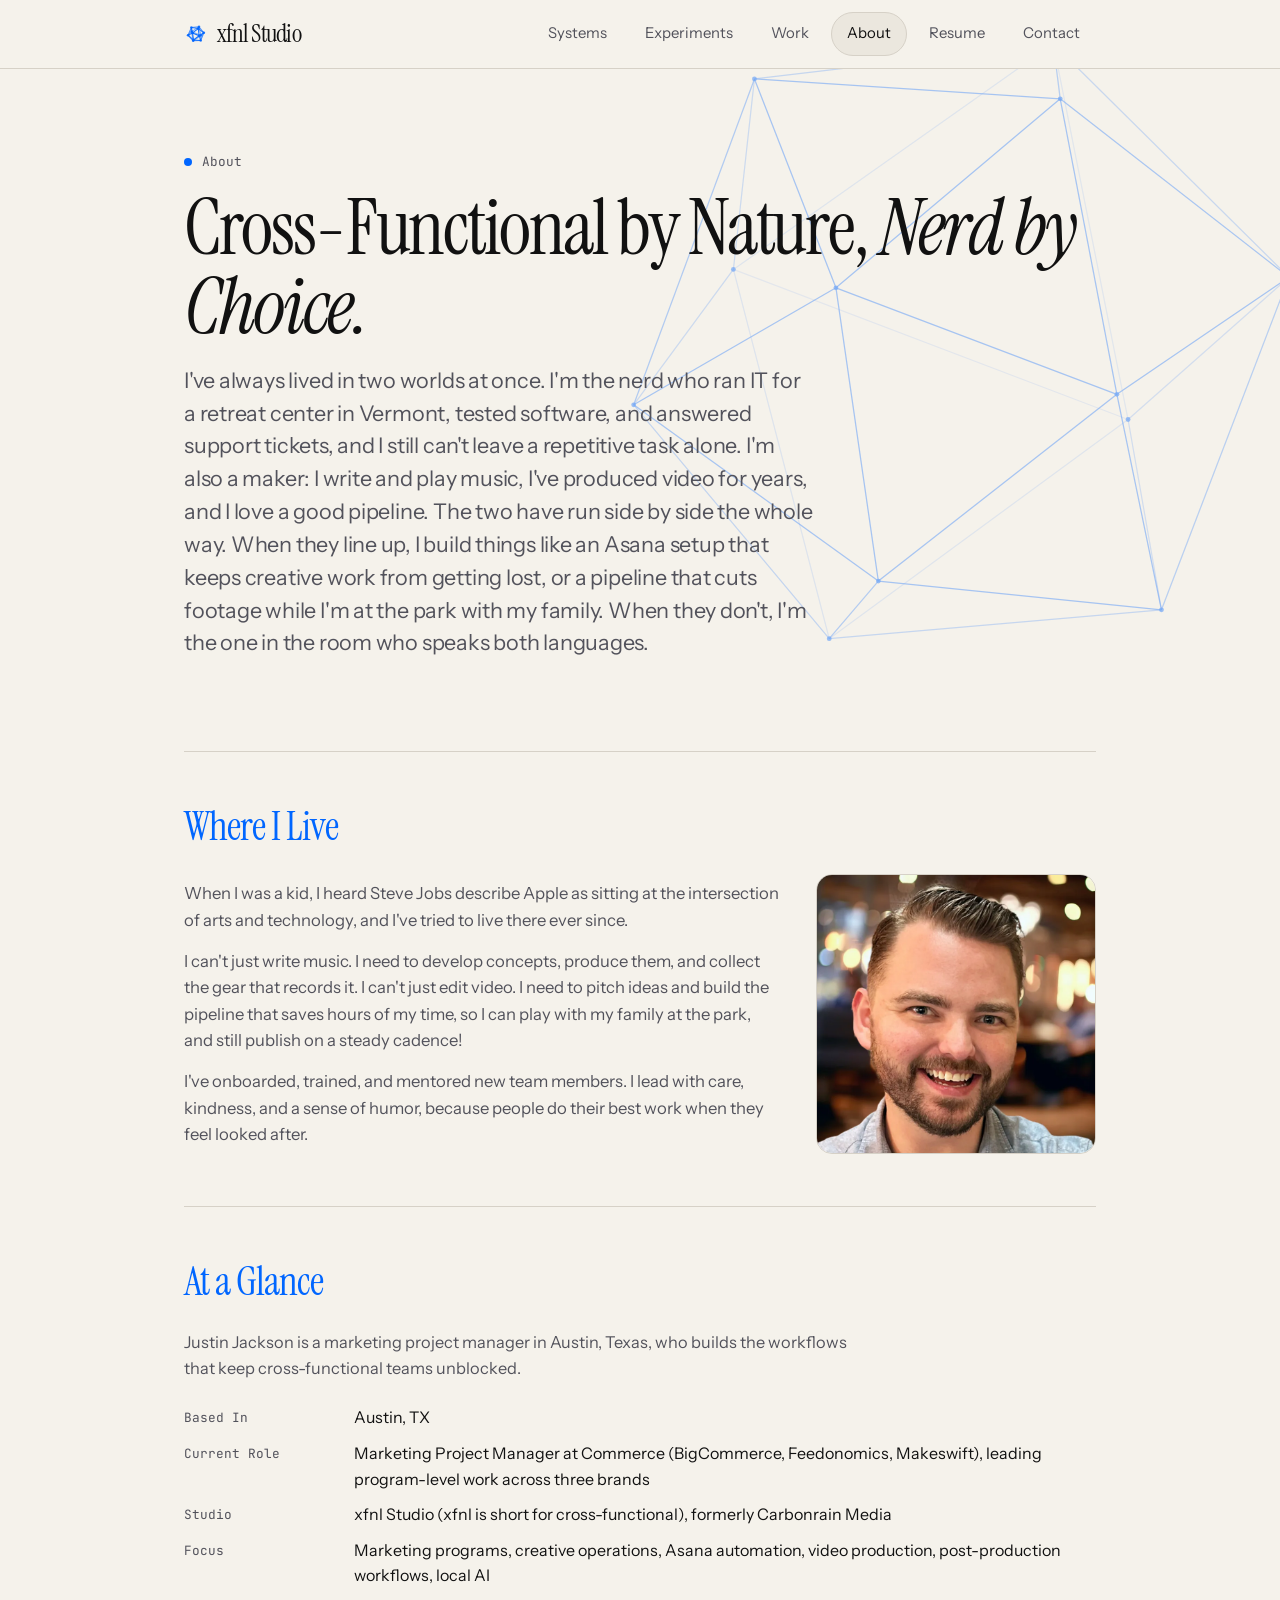
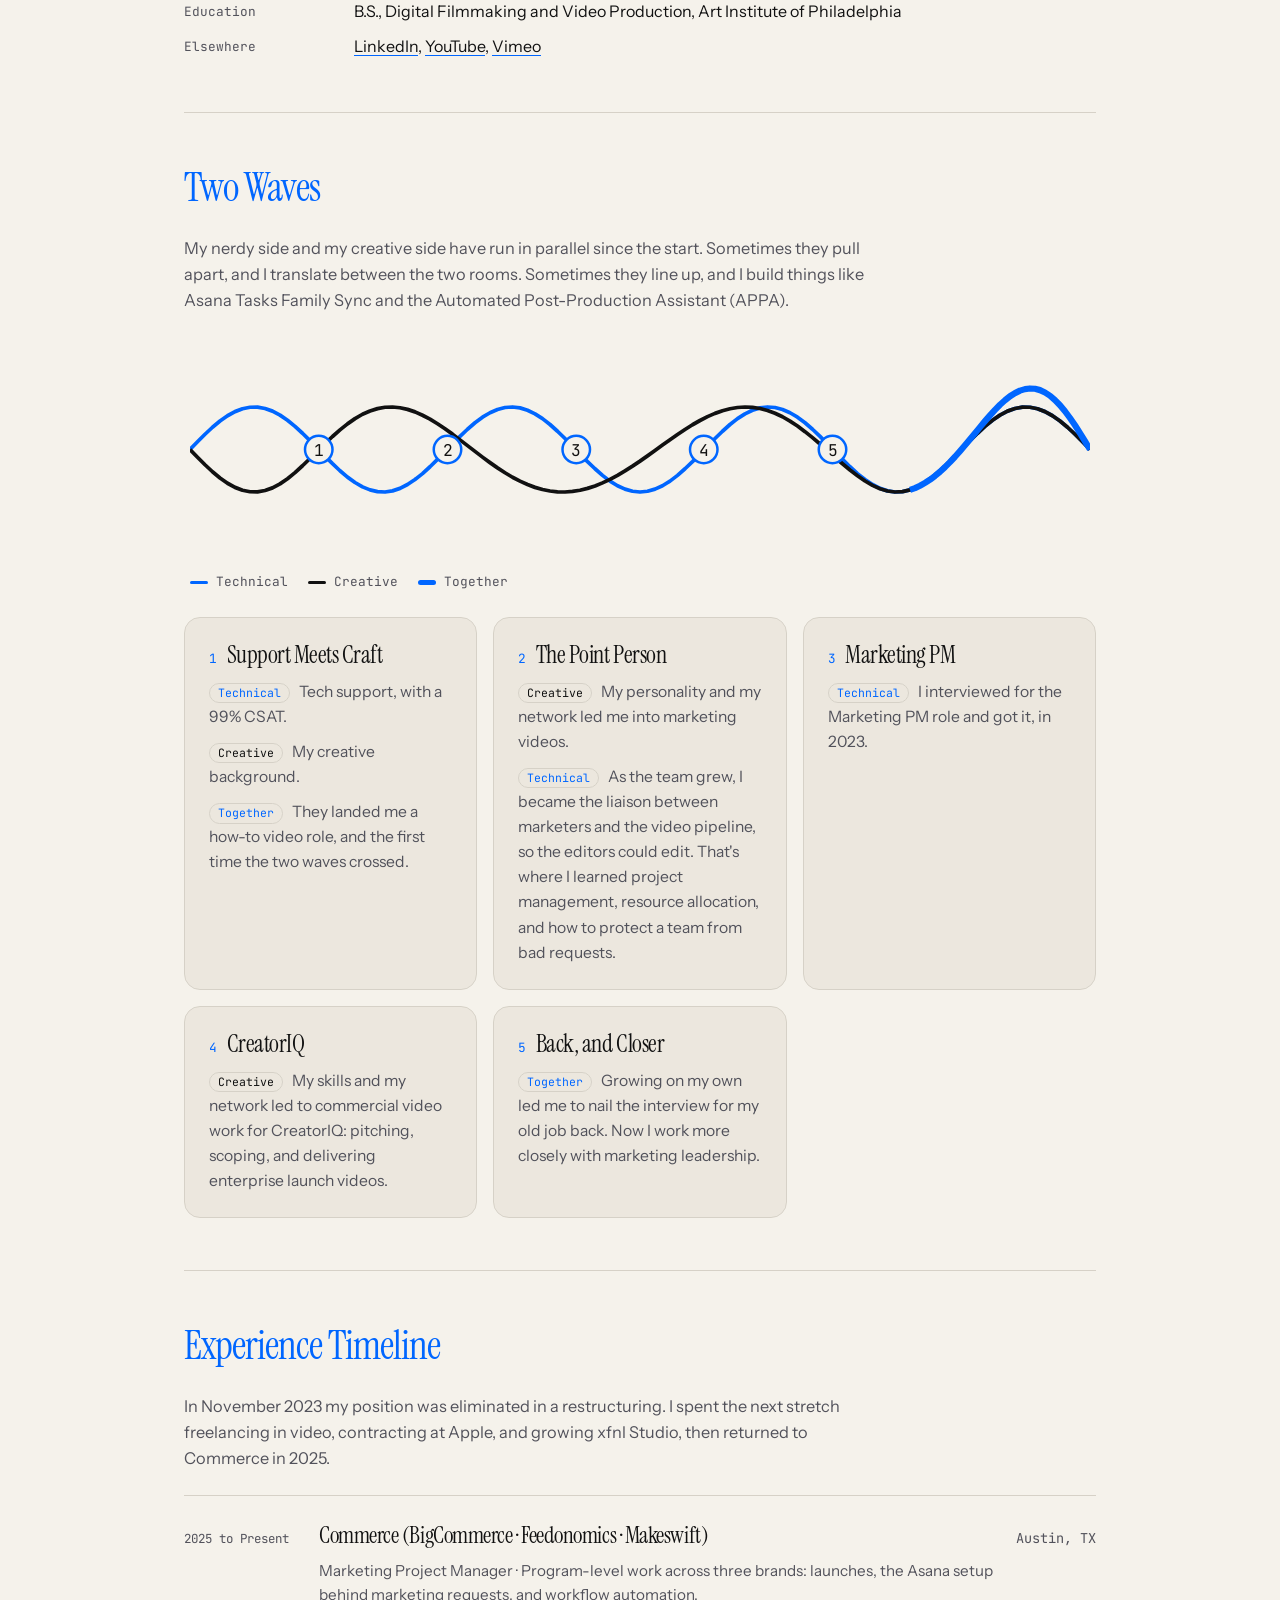
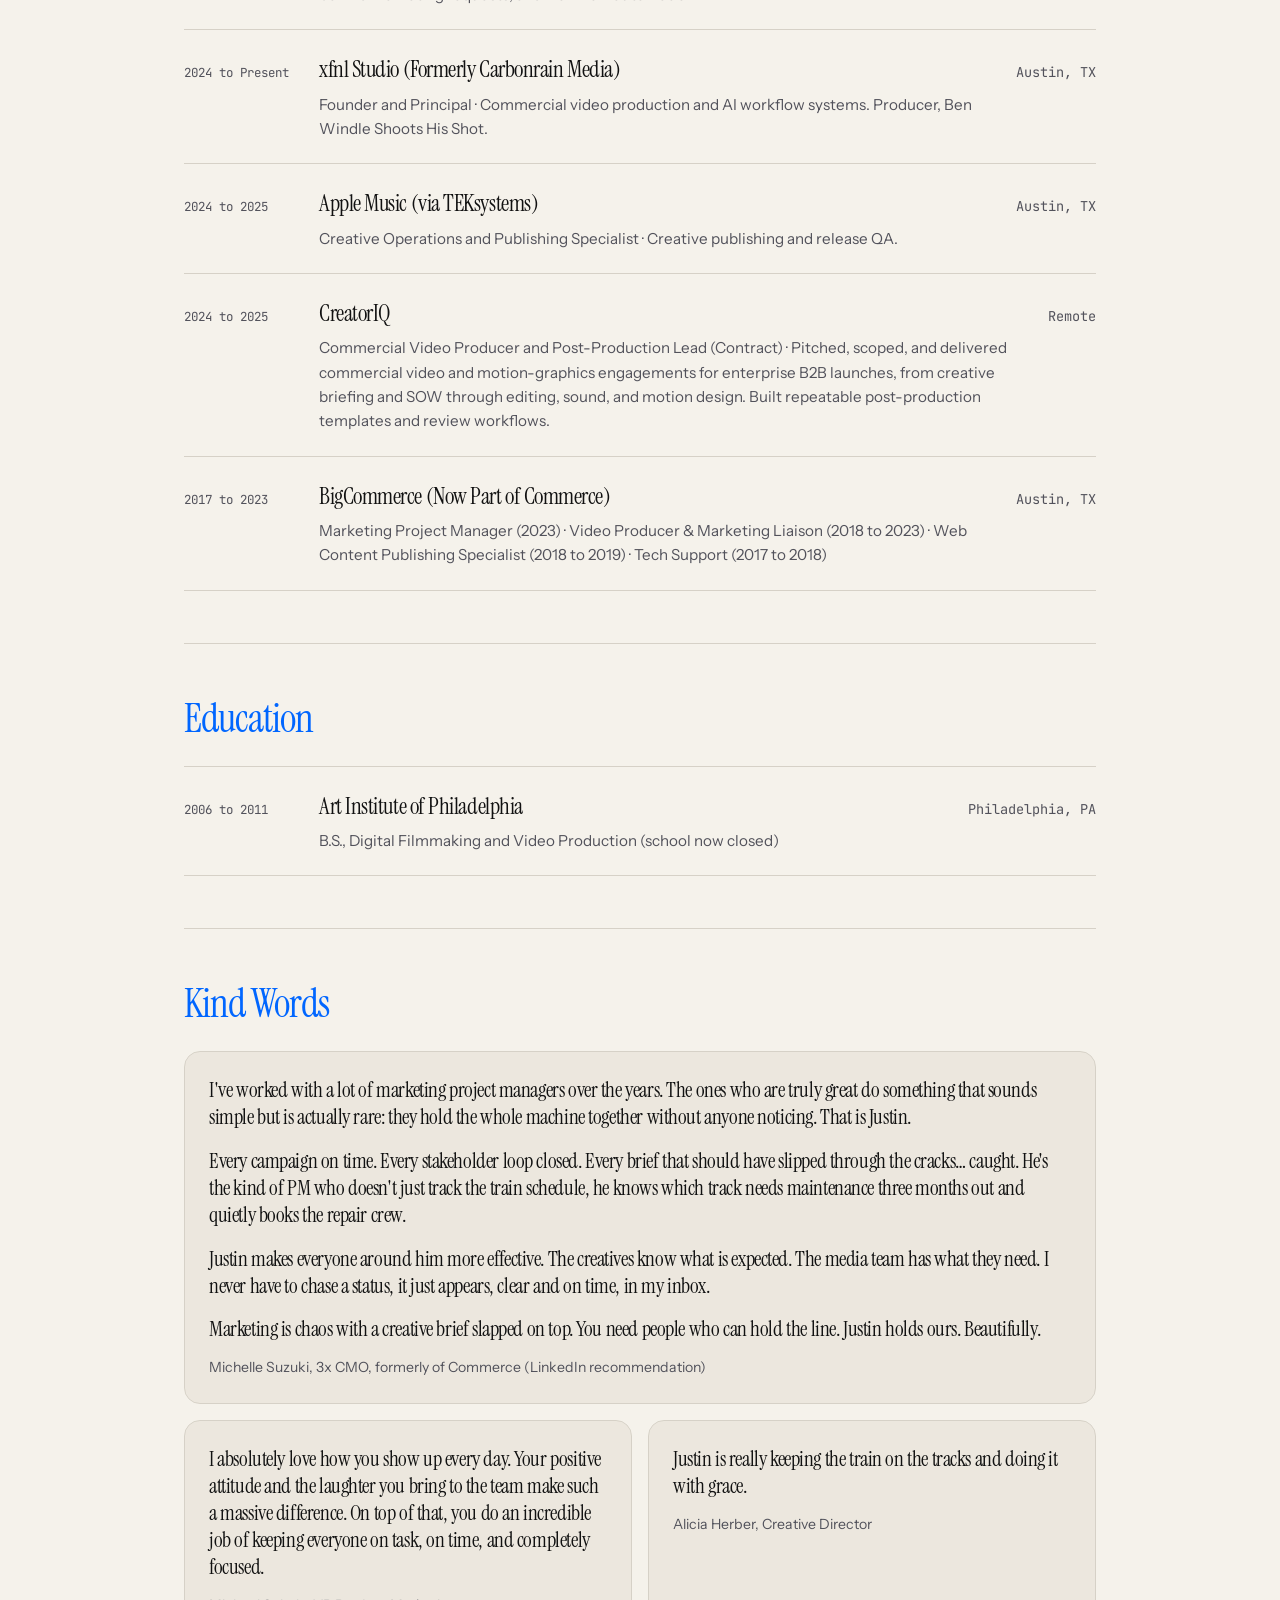
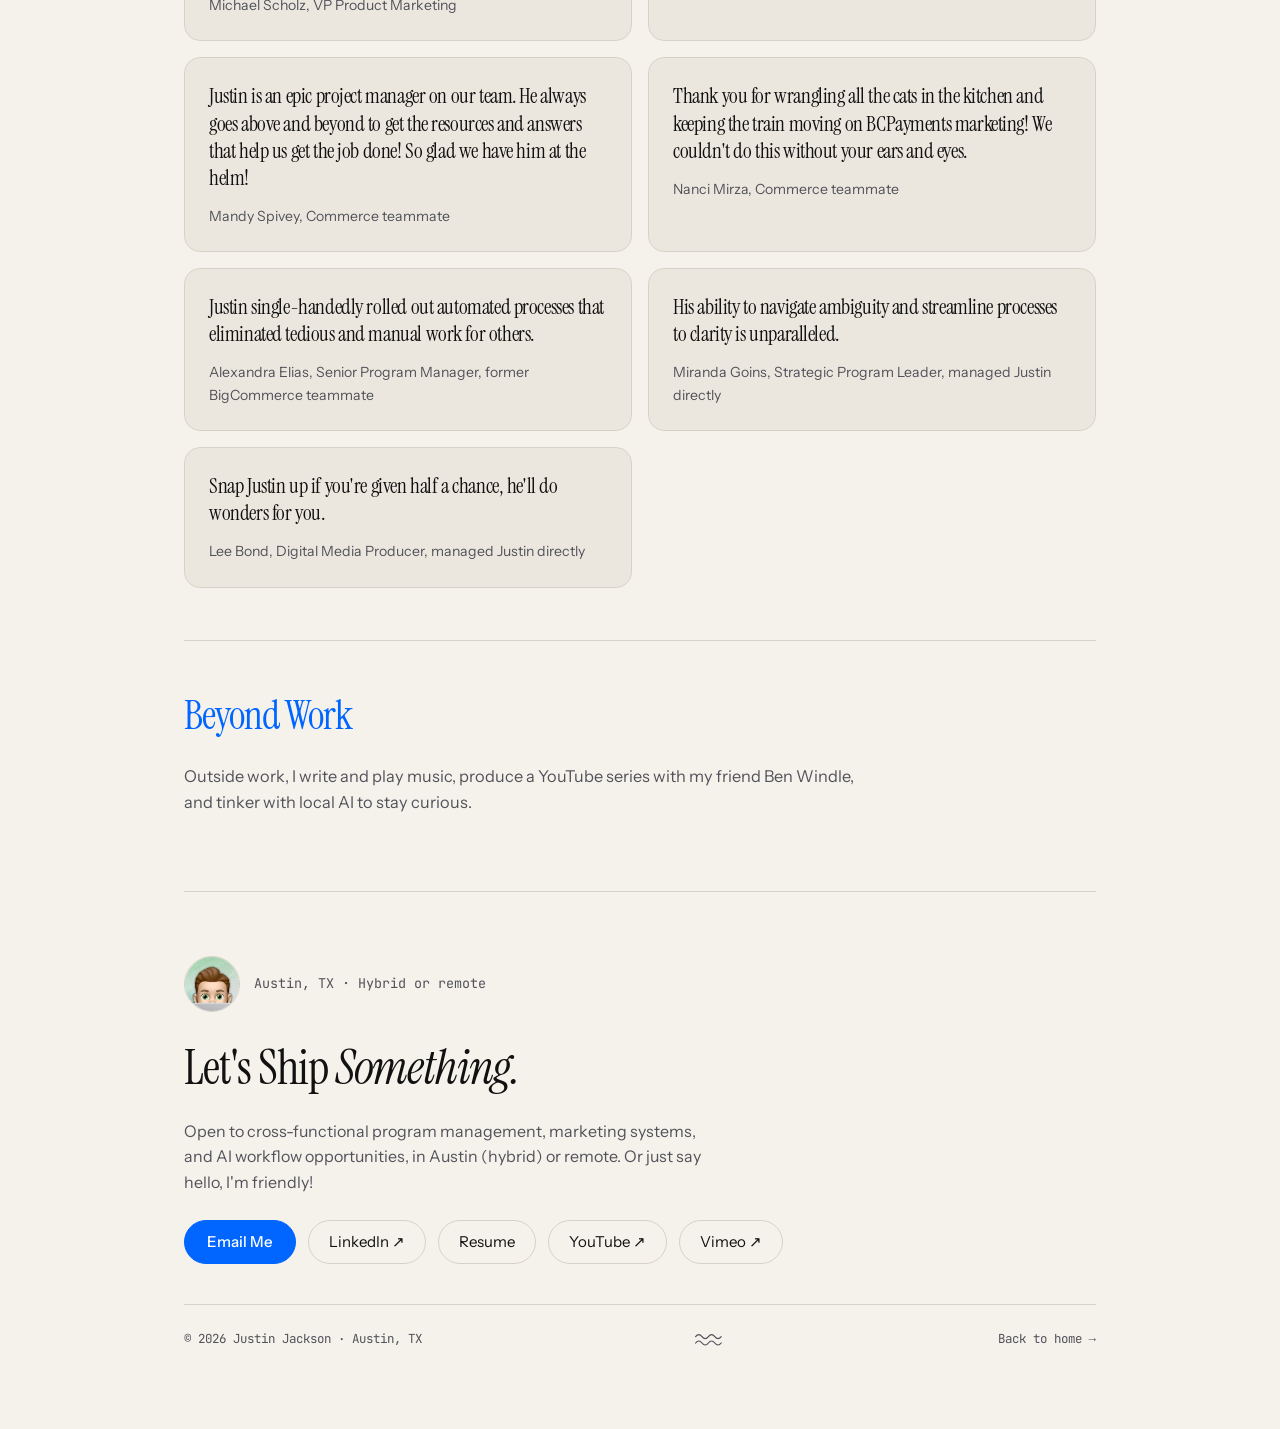
==== commit 2929a63f: "v2.9.1: full content.json CMS hydration, right-aligned ticker, un-cramped hero, blue chapter headers" ====
--- a/about/index.html
+++ b/about/index.html
@@ -21,15 +21,15 @@
   <meta name="twitter:title" content="About Justin Jackson · Cross-Functional Program Manager">
   <meta name="twitter:description" content="From tech support to video to program management, and the studio I started along the way.">
   <meta name="twitter:image" content="https://xfnl.studio/img/og-default.png">
-  <link rel="icon" href="/favicon.svg?v=20261102e" type="image/svg+xml">
-  <link rel="apple-touch-icon" href="/apple-touch-icon.png?v=20261102e">
+  <link rel="icon" href="/favicon.svg?v=20261103f" type="image/svg+xml">
+  <link rel="apple-touch-icon" href="/apple-touch-icon.png?v=20261103f">
   <link rel="preload" href="/fonts/instrument-serif-latin-400-normal.woff2" as="font" type="font/woff2" crossorigin>
   <link rel="preload" href="/fonts/instrument-sans-latin-400-normal.woff2" as="font" type="font/woff2" crossorigin>
   <link rel="stylesheet" href="/obsession.css?v=1793558083">
-  <link rel="stylesheet" href="/css/xfnl-v2.css?v=20261102e">
+  <link rel="stylesheet" href="/css/xfnl-v2.css?v=20261103f">
   <script type="application/ld+json">{"@context": "https://schema.org", "@type": "ProfilePage", "url": "https://xfnl.studio/about/", "mainEntity": {"@id": "https://xfnl.studio/#justin"}}</script>
-  <script src="/portfolio.js?v=20261102e" defer></script>
-  <script src="/js/xfnl-v2.js?v=20261102e" defer></script>
+  <script src="/portfolio.js?v=20261103f" defer></script>
+  <script src="/js/xfnl-v2.js?v=20261103f" defer></script>
 </head>
 <body data-page="about">
   <a href="#main-content" class="skip-link">Skip to main content</a>
@@ -66,13 +66,13 @@
 
     <section class="sec">
       <div class="sec-head">
-        <h2 class="sec-kicker">Where I Live</h2>
+        <h2 class="sec-kicker" data-cms="where-i-live.heading1">Where I Live</h2>
       </div>
       <div class="split">
         <div class="story">
-          <p>When I was a kid, I heard Steve Jobs describe Apple as sitting at the intersection of arts and technology, and I've tried to live there ever since.</p>
-          <p>I can't just write music. I need to develop concepts, produce them, and collect the gear that records it. I can't just edit video. I need to pitch ideas and build the pipeline that saves hours of my time, so I can play with my family at the park, and still publish on a steady cadence!</p>
-          <p>I've onboarded, trained, and mentored new team members. I lead with care, kindness, and a sense of humor, because people do their best work when they feel looked after.</p>
+          <p data-cms="where-i-live.paragraph1">When I was a kid, I heard Steve Jobs describe Apple as sitting at the intersection of arts and technology, and I've tried to live there ever since.</p>
+          <p data-cms="where-i-live.paragraph2">I can't just write music. I need to develop concepts, produce them, and collect the gear that records it. I can't just edit video. I need to pitch ideas and build the pipeline that saves hours of my time, so I can play with my family at the park, and still publish on a steady cadence!</p>
+          <p data-cms="where-i-live.paragraph3">I've onboarded, trained, and mentored new team members. I lead with care, kindness, and a sense of humor, because people do their best work when they feel looked after.</p>
         </div>
         <img class="portrait" src="/img/justin-jackson-800.webp" width="800" height="800" alt="Justin Jackson smiling in a warmly lit restaurant" loading="eager">
       </div>
@@ -80,23 +80,23 @@
 
     <section class="sec">
       <div class="sec-head">
-        <h2 class="sec-kicker">At a Glance</h2>
-      </div>
-      <p class="sec-intro">Justin Jackson is a marketing project manager in Austin, Texas, who builds the workflows that keep cross-functional teams unblocked.</p>
+        <h2 class="sec-kicker" data-cms="at-a-glance.heading1">At a Glance</h2>
+      </div>
+      <p class="sec-intro" data-cms="at-a-glance.paragraph1">Justin Jackson is a marketing project manager in Austin, Texas, who builds the workflows that keep cross-functional teams unblocked.</p>
       <dl class="glance">
-        <dt>Based In</dt><dd>Austin, TX</dd>
-        <dt>Current Role</dt><dd>Marketing Project Manager at Commerce (BigCommerce, Feedonomics, Makeswift), leading program-level work across three brands</dd>
-        <dt>Studio</dt><dd>xfnl Studio (xfnl is short for cross-functional), formerly Carbonrain Media</dd>
-        <dt>Focus</dt><dd>Marketing programs, creative operations, Asana automation, video production, post-production workflows, local AI</dd>
-        <dt>Education</dt><dd>B.S., Digital Filmmaking and Video Production, Art Institute of Philadelphia</dd>
+        <dt data-cms="at-a-glance.label1">Based In</dt><dd data-cms="at-a-glance.detail1">Austin, TX</dd>
+        <dt data-cms="at-a-glance.label2">Current Role</dt><dd data-cms="at-a-glance.detail2">Marketing Project Manager at Commerce (BigCommerce, Feedonomics, Makeswift), leading program-level work across three brands</dd>
+        <dt data-cms="at-a-glance.label3">Studio</dt><dd data-cms="at-a-glance.detail3">xfnl Studio (xfnl is short for cross-functional), formerly Carbonrain Media</dd>
+        <dt data-cms="at-a-glance.label4">Focus</dt><dd data-cms="at-a-glance.detail4">Marketing programs, creative operations, Asana automation, video production, post-production workflows, local AI</dd>
+        <dt data-cms="at-a-glance.label5">Education</dt><dd data-cms="at-a-glance.detail5">B.S., Digital Filmmaking and Video Production, Art Institute of Philadelphia</dd>
         
-        <dt>Elsewhere</dt><dd><a href="https://www.linkedin.com/in/justin-jackson-pm/" target="_blank" rel="noopener noreferrer">LinkedIn</a>, <a href="https://www.youtube.com/@BenWindleShootsHisShot" target="_blank" rel="noopener noreferrer">YouTube</a>, <a href="https://vimeo.com/user222444720" target="_blank" rel="noopener noreferrer">Vimeo</a></dd>
+        <dt data-cms="at-a-glance.label6">Elsewhere</dt><dd data-cms="at-a-glance.detail6"><a href="https://www.linkedin.com/in/justin-jackson-pm/" target="_blank" rel="noopener noreferrer">LinkedIn</a>, <a href="https://www.youtube.com/@BenWindleShootsHisShot" target="_blank" rel="noopener noreferrer">YouTube</a>, <a href="https://vimeo.com/user222444720" target="_blank" rel="noopener noreferrer">Vimeo</a></dd>
       </dl>
     </section>
 
     <section id="waves" class="sec" data-waves>
-      <div class="sec-head"><h2 class="sec-kicker">Two Waves</h2></div>
-      <p class="sec-intro">My nerdy side and my creative side have run in parallel since the start. Sometimes they pull apart, and I translate between the two rooms. Sometimes they line up, and I build things like Asana Tasks Family Sync and the Automated Post-Production Assistant (APPA).</p>
+      <div class="sec-head"><h2 class="sec-kicker" data-cms="two-waves.heading1">Two Waves</h2></div>
+      <p class="sec-intro" data-cms="two-waves.paragraph1">My nerdy side and my creative side have run in parallel since the start. Sometimes they pull apart, and I translate between the two rooms. Sometimes they line up, and I build things like Asana Tasks Family Sync and the Automated Post-Production Assistant (APPA).</p>
       <figure class="wv">
         <svg viewBox="0 0 720 180" role="img" aria-labelledby="wv-t wv-d" focusable="false">
           <title id="wv-t">Two waves, technical and creative, drifting apart, crossing, and merging</title>
@@ -109,34 +109,34 @@
       </figure>
       <ol class="beats">
         <li class="path-card">
-          <h3 class="path-title"><span class="beat-n" aria-hidden="true">1</span>Support Meets Craft</h3>
-          <p class="path-line"><span class="tag tag-tech">Technical</span> Tech support, with a 99% CSAT.</p>
-          <p class="path-line"><span class="tag tag-cre">Creative</span> My creative background.</p>
-          <p class="path-line"><span class="tag tag-tech">Together</span> They landed me a how-to video role, and the first time the two waves crossed.</p>
-        </li>
-        <li class="path-card">
-          <h3 class="path-title"><span class="beat-n" aria-hidden="true">2</span>The Point Person</h3>
-          <p class="path-line"><span class="tag tag-cre">Creative</span> My personality and my network led me into marketing videos.</p>
-          <p class="path-line"><span class="tag tag-tech">Technical</span> As the team grew, I became the liaison between marketers and the video pipeline, so the editors could edit. That's where I learned project management, resource allocation, and how to protect a team from bad requests.</p>
-        </li>
-        <li class="path-card">
-          <h3 class="path-title"><span class="beat-n" aria-hidden="true">3</span>Marketing PM</h3>
-          <p class="path-line"><span class="tag tag-tech">Technical</span> I interviewed for the Marketing PM role and got it, in 2023.</p>
-        </li>
-        <li class="path-card">
-          <h3 class="path-title"><span class="beat-n" aria-hidden="true">4</span>CreatorIQ</h3>
-          <p class="path-line"><span class="tag tag-cre">Creative</span> My skills and my network led to commercial video work for CreatorIQ: pitching, scoping, and delivering enterprise launch videos.</p>
-        </li>
-        <li class="path-card">
-          <h3 class="path-title"><span class="beat-n" aria-hidden="true">5</span>Back, and Closer</h3>
-          <p class="path-line"><span class="tag tag-tech">Together</span> Growing on my own led me to nail the interview for my old job back. Now I work more closely with marketing leadership.</p>
+          <h3 class="path-title" data-cms="two-waves.card-title1"><span class="beat-n" aria-hidden="true">1</span>Support Meets Craft</h3>
+          <p class="path-line" data-cms="two-waves.paragraph2"><span class="tag tag-tech">Technical</span> Tech support, with a 99% CSAT.</p>
+          <p class="path-line" data-cms="two-waves.paragraph3"><span class="tag tag-cre">Creative</span> My creative background.</p>
+          <p class="path-line" data-cms="two-waves.paragraph4"><span class="tag tag-tech">Together</span> They landed me a how-to video role, and the first time the two waves crossed.</p>
+        </li>
+        <li class="path-card">
+          <h3 class="path-title" data-cms="two-waves.card-title2"><span class="beat-n" aria-hidden="true">2</span>The Point Person</h3>
+          <p class="path-line" data-cms="two-waves.paragraph5"><span class="tag tag-cre">Creative</span> My personality and my network led me into marketing videos.</p>
+          <p class="path-line" data-cms="two-waves.paragraph6"><span class="tag tag-tech">Technical</span> As the team grew, I became the liaison between marketers and the video pipeline, so the editors could edit. That's where I learned project management, resource allocation, and how to protect a team from bad requests.</p>
+        </li>
+        <li class="path-card">
+          <h3 class="path-title" data-cms="two-waves.card-title3"><span class="beat-n" aria-hidden="true">3</span>Marketing PM</h3>
+          <p class="path-line" data-cms="two-waves.paragraph7"><span class="tag tag-tech">Technical</span> I interviewed for the Marketing PM role and got it, in 2023.</p>
+        </li>
+        <li class="path-card">
+          <h3 class="path-title" data-cms="two-waves.card-title4"><span class="beat-n" aria-hidden="true">4</span>CreatorIQ</h3>
+          <p class="path-line" data-cms="two-waves.paragraph8"><span class="tag tag-cre">Creative</span> My skills and my network led to commercial video work for CreatorIQ: pitching, scoping, and delivering enterprise launch videos.</p>
+        </li>
+        <li class="path-card">
+          <h3 class="path-title" data-cms="two-waves.card-title5"><span class="beat-n" aria-hidden="true">5</span>Back, and Closer</h3>
+          <p class="path-line" data-cms="two-waves.paragraph9"><span class="tag tag-tech">Together</span> Growing on my own led me to nail the interview for my old job back. Now I work more closely with marketing leadership.</p>
         </li>
       </ol>
     </section>
 
     <section class="sec">
-      <div class="sec-head"><h2 class="sec-kicker">Experience Timeline</h2></div>
-      <p class="sec-intro">In November 2023 my position was eliminated in a restructuring. I spent the next stretch freelancing in video, contracting at Apple, and growing xfnl Studio, then returned to Commerce in 2025.</p>
+      <div class="sec-head"><h2 class="sec-kicker" data-cms="experience-timeline.heading1">Experience Timeline</h2></div>
+      <p class="sec-intro" data-cms="experience-timeline.paragraph1">In November 2023 my position was eliminated in a restructuring. I spent the next stretch freelancing in video, contracting at Apple, and growing xfnl Studio, then returned to Commerce in 2025.</p>
       <div id="cms-about-roles" class="row-list">
         <div class="row-item">
           <span class="row-tag">2025 to Present</span>
@@ -183,14 +183,14 @@
 
     <section class="sec">
       <div class="sec-head">
-        <h2 class="sec-kicker">Education</h2>
+        <h2 class="sec-kicker" data-cms="education.heading1">Education</h2>
       </div>
       <div class="row-list">
         <div class="row-item">
           <span class="row-tag">2006 to 2011</span>
           <div>
-            <h3 class="row-title">Art Institute of Philadelphia</h3>
-            <p class="row-sub">B.S., Digital Filmmaking and Video Production (school now closed)</p>
+            <h3 class="row-title" data-cms="education.card-title1">Art Institute of Philadelphia</h3>
+            <p class="row-sub" data-cms="education.paragraph1">B.S., Digital Filmmaking and Video Production (school now closed)</p>
           </div>
           <span class="row-arrow">Philadelphia, PA</span>
         </div>
@@ -198,73 +198,73 @@
     </section>
 
     <section id="kind-words" class="sec">
-      <div class="sec-head"><h2 class="sec-kicker">Kind Words</h2></div>
+      <div class="sec-head"><h2 class="sec-kicker" data-cms="kind-words.heading1">Kind Words</h2></div>
       <div class="kind">
         <figure class="kind-feature">
           <blockquote>
-            <p>I've worked with a lot of marketing project managers over the years. The ones who are truly great do something that sounds simple but is actually rare: they hold the whole machine together without anyone noticing. That is Justin.</p>
-            <p>Every campaign on time. Every stakeholder loop closed. Every brief that should have slipped through the cracks… caught. He's the kind of PM who doesn't just track the train schedule, he knows which track needs maintenance three months out and quietly books the repair crew.</p>
-            <p>Justin makes everyone around him more effective. The creatives know what is expected. The media team has what they need. I never have to chase a status, it just appears, clear and on time, in my inbox.</p>
-            <p>Marketing is chaos with a creative brief slapped on top. You need people who can hold the line. Justin holds ours. Beautifully.</p>
+            <p data-cms="kind-words.paragraph1">I've worked with a lot of marketing project managers over the years. The ones who are truly great do something that sounds simple but is actually rare: they hold the whole machine together without anyone noticing. That is Justin.</p>
+            <p data-cms="kind-words.paragraph2">Every campaign on time. Every stakeholder loop closed. Every brief that should have slipped through the cracks… caught. He's the kind of PM who doesn't just track the train schedule, he knows which track needs maintenance three months out and quietly books the repair crew.</p>
+            <p data-cms="kind-words.paragraph3">Justin makes everyone around him more effective. The creatives know what is expected. The media team has what they need. I never have to chase a status, it just appears, clear and on time, in my inbox.</p>
+            <p data-cms="kind-words.paragraph4">Marketing is chaos with a creative brief slapped on top. You need people who can hold the line. Justin holds ours. Beautifully.</p>
           </blockquote>
-          <figcaption>Michelle Suzuki, 3x CMO, formerly of Commerce (LinkedIn recommendation)</figcaption>
-        </figure>
-        <figure>
-          <blockquote>I absolutely love how you show up every day. Your positive attitude and the laughter you bring to the team make such a massive difference. On top of that, you do an incredible job of keeping everyone on task, on time, and completely focused.</blockquote>
-          <figcaption>Michael Scholz, VP Product Marketing</figcaption>
-        </figure>
-        <figure>
-          <blockquote>Justin is really keeping the train on the tracks and doing it with grace.</blockquote>
-          <figcaption>Alicia Herber, Creative Director</figcaption>
-        </figure>
-        <figure>
-          <blockquote>Justin is an epic project manager on our team. He always goes above and beyond to get the resources and answers that help us get the job done! So glad we have him at the helm!</blockquote>
-          <figcaption>Mandy Spivey, Commerce teammate</figcaption>
-        </figure>
-        <figure>
-          <blockquote>Thank you for wrangling all the cats in the kitchen and keeping the train moving on BCPayments marketing! We couldn't do this without your ears and eyes.</blockquote>
-          <figcaption>Nanci Mirza, Commerce teammate</figcaption>
-        </figure>
-        <figure>
-          <blockquote>Justin single-handedly rolled out automated processes that eliminated tedious and manual work for others.</blockquote>
-          <figcaption>Alexandra Elias, Senior Program Manager, former BigCommerce teammate</figcaption>
-        </figure>
-        <figure>
-          <blockquote>His ability to navigate ambiguity and streamline processes to clarity is unparalleled.</blockquote>
-          <figcaption>Miranda Goins, Strategic Program Leader, managed Justin directly</figcaption>
-        </figure>
-        <figure>
-          <blockquote>Snap Justin up if you're given half a chance, he'll do wonders for you.</blockquote>
-          <figcaption>Lee Bond, Digital Media Producer, managed Justin directly</figcaption>
-        </figure>
-      </div>
-    </section>
-
-    <section class="sec">
-      <div class="sec-head">
-        <h2 class="sec-kicker">Beyond Work</h2>
-      </div>
-      <p class="sec-intro">Outside work, I write and play music, produce a YouTube series with my friend Ben Windle, and tinker with local AI to stay curious.</p>
+          <figcaption data-cms="kind-words.caption1">Michelle Suzuki, 3x CMO, formerly of Commerce (LinkedIn recommendation)</figcaption>
+        </figure>
+        <figure>
+          <blockquote data-cms="kind-words.quote1">I absolutely love how you show up every day. Your positive attitude and the laughter you bring to the team make such a massive difference. On top of that, you do an incredible job of keeping everyone on task, on time, and completely focused.</blockquote>
+          <figcaption data-cms="kind-words.caption2">Michael Scholz, VP Product Marketing</figcaption>
+        </figure>
+        <figure>
+          <blockquote data-cms="kind-words.quote2">Justin is really keeping the train on the tracks and doing it with grace.</blockquote>
+          <figcaption data-cms="kind-words.caption3">Alicia Herber, Creative Director</figcaption>
+        </figure>
+        <figure>
+          <blockquote data-cms="kind-words.quote3">Justin is an epic project manager on our team. He always goes above and beyond to get the resources and answers that help us get the job done! So glad we have him at the helm!</blockquote>
+          <figcaption data-cms="kind-words.caption4">Mandy Spivey, Commerce teammate</figcaption>
+        </figure>
+        <figure>
+          <blockquote data-cms="kind-words.quote4">Thank you for wrangling all the cats in the kitchen and keeping the train moving on BCPayments marketing! We couldn't do this without your ears and eyes.</blockquote>
+          <figcaption data-cms="kind-words.caption5">Nanci Mirza, Commerce teammate</figcaption>
+        </figure>
+        <figure>
+          <blockquote data-cms="kind-words.quote5">Justin single-handedly rolled out automated processes that eliminated tedious and manual work for others.</blockquote>
+          <figcaption data-cms="kind-words.caption6">Alexandra Elias, Senior Program Manager, former BigCommerce teammate</figcaption>
+        </figure>
+        <figure>
+          <blockquote data-cms="kind-words.quote6">His ability to navigate ambiguity and streamline processes to clarity is unparalleled.</blockquote>
+          <figcaption data-cms="kind-words.caption7">Miranda Goins, Strategic Program Leader, managed Justin directly</figcaption>
+        </figure>
+        <figure>
+          <blockquote data-cms="kind-words.quote7">Snap Justin up if you're given half a chance, he'll do wonders for you.</blockquote>
+          <figcaption data-cms="kind-words.caption8">Lee Bond, Digital Media Producer, managed Justin directly</figcaption>
+        </figure>
+      </div>
+    </section>
+
+    <section class="sec">
+      <div class="sec-head">
+        <h2 class="sec-kicker" data-cms="beyond-work.heading1">Beyond Work</h2>
+      </div>
+      <p class="sec-intro" data-cms="beyond-work.paragraph1">Outside work, I write and play music, produce a YouTube series with my friend Ben Windle, and tinker with local AI to stay curious.</p>
     </section>
 
     <footer id="contact" class="footer">
       <div class="footer-hello">
         <img class="avatar" src="/img/memoji-avatar-400.webp" width="56" height="56" alt="" loading="lazy">
-        <span>Austin, TX · Hybrid or remote</span>
-      </div>
-      <h2 class="footer-title">Let's Ship <em>Something.</em></h2>
-      <p class="footer-sub">Open to cross-functional program management, marketing systems, and AI workflow opportunities, in Austin (hybrid) or remote. Or just say hello, I'm friendly!</p>
+        <span data-cms="footer.tag1">Austin, TX · Hybrid or remote</span>
+      </div>
+      <h2 class="footer-title" data-cms="footer.heading1">Let's Ship <em>Something.</em></h2>
+      <p class="footer-sub" data-cms="footer.paragraph1">Open to cross-functional program management, marketing systems, and AI workflow opportunities, in Austin (hybrid) or remote. Or just say hello, I'm friendly!</p>
       <div class="cta-row">
-        <a href="mailto:justin@xfnl.studio" class="btn-primary">Email Me</a>
-        <a href="https://www.linkedin.com/in/justin-jackson-pm/" target="_blank" rel="noopener noreferrer" class="btn-secondary">LinkedIn ↗</a>
-        <a href="/Justin-Jackson-Resume.pdf" target="_blank" rel="noopener noreferrer" class="btn-secondary">Resume</a>
-        <a href="https://www.youtube.com/@BenWindleShootsHisShot" target="_blank" rel="noopener noreferrer" class="btn-secondary">YouTube ↗</a>
-        <a href="https://vimeo.com/user222444720" target="_blank" rel="noopener noreferrer" class="btn-secondary">Vimeo ↗</a>
+        <a href="mailto:justin@xfnl.studio" class="btn-primary" data-cms="footer.button1">Email Me</a>
+        <a href="https://www.linkedin.com/in/justin-jackson-pm/" target="_blank" rel="noopener noreferrer" class="btn-secondary" data-cms="footer.button2">LinkedIn ↗</a>
+        <a href="/Justin-Jackson-Resume.pdf" target="_blank" rel="noopener noreferrer" class="btn-secondary" data-cms="footer.button3">Resume</a>
+        <a href="https://www.youtube.com/@BenWindleShootsHisShot" target="_blank" rel="noopener noreferrer" class="btn-secondary" data-cms="footer.button4">YouTube ↗</a>
+        <a href="https://vimeo.com/user222444720" target="_blank" rel="noopener noreferrer" class="btn-secondary" data-cms="footer.button5">Vimeo ↗</a>
       </div>
       <div class="footer-meta">
-        <span>© 2026 Justin Jackson · Austin, TX</span>
+        <span data-cms="footer-meta.tag1">© 2026 Justin Jackson · Austin, TX</span>
         <span class="aq" title="Aquarius, if you were wondering"><svg viewBox="0 0 40 20" role="img" aria-label="Aquarius glyph: two waves" focusable="false"><path d="M2 7 q4 -5 8 0 t8 0 t8 0 t8 0"/><path d="M2 15 q4 -5 8 0 t8 0 t8 0 t8 0"/></svg></span>
-        <a href="/">Back to home →</a>
+        <a href="/" data-cms="footer-meta.button1">Back to home →</a>
       </div>
     </footer>
   </main>
--- a/css/xfnl-v2.css
+++ b/css/xfnl-v2.css
@@ -123,10 +123,10 @@
 }
 @keyframes dg-flow { to { stroke-dashoffset: -20; } }
 @keyframes dg-pulse { 0%, 100% { stroke-opacity: .35; } 50% { stroke-opacity: 1; } }
-.glow { animation: dg-glow 10s linear 2; }
-.glow-accent { animation: dg-glow-accent 10s linear 2; }
-.flow { stroke-dasharray: 4 6; animation: dg-flow 1.2s linear 4; }
-.pulse { animation: dg-pulse 2s ease-in-out 3; }
+.glow { animation: dg-glow 10s ease-in 2; }
+.glow-accent { animation: dg-glow-accent 10s ease-in 2; }
+.flow { stroke-dasharray: 4 6; animation: dg-flow 1.2s ease-in 4; }
+.pulse { animation: dg-pulse 2s ease-in 3; }
 .g0 { animation-delay: 0s; } .g1 { animation-delay: 1s; } .g2 { animation-delay: 2s; } .g3 { animation-delay: 3s; }
 .g4 { animation-delay: 4s; } .g5 { animation-delay: 5s; } .g6 { animation-delay: 6s; } .g7 { animation-delay: 7s; } .g8 { animation-delay: 8s; }
 .dg-paused .glow, .dg-paused .glow-accent, .dg-paused .flow, .dg-paused .pulse { animation-play-state: paused; }
@@ -164,14 +164,14 @@
 .cl-msg-you { align-self: flex-end; border-color: var(--ar-accent, #0066ff); background: var(--ar-accent-soft, rgba(0,102,255,.14)); }
 .cl-msg-ai { align-self: flex-start; }
 .cl-who { display: block; font-family: var(--font-mono, monospace); font-size: 0.75rem; color: var(--ar-muted, #9ca3af); margin-bottom: 2px; }
-.cl-demo.cl-js .cl-msg { opacity: 0; transform: translateY(14px); transition: opacity 0.4s ease, transform 0.4s ease; }
+.cl-demo.cl-js .cl-msg { opacity: 0; transform: translateY(14px); transition: opacity 0.4s ease-in, transform 0.4s ease-in; }
 .cl-demo.cl-js .cl-msg.is-on { opacity: 1; transform: none; }
 .cl-lanes { display: flex; flex-wrap: wrap; gap: 8px; margin-top: 14px; }
-.cl-lane { font-family: var(--font-mono, monospace); font-size: 0.78rem; padding: 6px 12px; border-radius: 999px; border: 1px solid var(--ar-border, #262930); color: var(--ar-muted, #9ca3af); transition: border-color 0.3s ease, color 0.3s ease, background-color 0.3s ease; }
+.cl-lane { font-family: var(--font-mono, monospace); font-size: 0.78rem; padding: 6px 12px; border-radius: 999px; border: 1px solid var(--ar-border, #262930); color: var(--ar-muted, #9ca3af); transition: border-color 0.3s ease-in, color 0.3s ease-in, background-color 0.3s ease-in; }
 .cl-lane.is-on { border-color: var(--ar-accent, #0066ff); color: var(--ar-fg, #f5f2eb); background: var(--ar-accent-soft, rgba(0,102,255,.14)); }
 .cl-cta { margin-top: 16px; }
 .cl-cta-title { font-family: var(--font-serif, Georgia, serif); font-size: 1.6rem; letter-spacing: -0.025em; margin-bottom: 10px; }
-.cl-demo.cl-js .cl-cta { opacity: 0; visibility: hidden; transition: opacity 0.4s ease; }
+.cl-demo.cl-js .cl-cta { opacity: 0; visibility: hidden; transition: opacity 0.4s ease-in; }
 .cl-demo.cl-js .cl-cta.is-on { opacity: 1; visibility: visible; }
 .cl-demo-note { margin-top: 12px; font-size: 0.85rem; color: var(--ar-muted, #9ca3af); }
 .cl-skip { position: absolute; left: -9999px; top: 8px; z-index: 40; padding: 10px 16px; background: var(--ar-accent, #0066ff); color: #ffffff; border-radius: 999px; font-size: 0.9rem; }
@@ -199,7 +199,7 @@
 .kicker-small { font-family: var(--font-mono, monospace); font-size: 0.8rem; color: var(--ar-accent, #0066ff); margin-bottom: 8px; display: block; }
 
 /* ---------- On-in motion (only when JS runs and motion is allowed) ---------- */
-.reveal-js .reveal { opacity: 0; transform: translateY(16px); transition: opacity 0.6s ease, transform 0.6s ease; }
+.reveal-js .reveal { opacity: 0; transform: translateY(16px); transition: opacity 0.6s ease-in, transform 0.6s ease-in; }
 .reveal-js .reveal.in { opacity: 1; transform: none; }
 
 /* ---------- Reduced motion: everything static and fully readable ---------- */
@@ -220,7 +220,7 @@
 .ticker.is-live .ticker-live { display: block; }
 .ticker.is-live .ticker-static { position: absolute; width: 1px; height: 1px; overflow: hidden; clip: rect(0 0 0 0); white-space: nowrap; }
 .tk-verb { display: inline-block; font-style: italic; text-transform: capitalize; color: var(--ar-accent, #0066ff); }
-.tk-in { animation: tk-in 0.45s ease both; }
+.tk-in { animation: tk-in 0.45s ease-in both; }
 @keyframes tk-in { from { opacity: 0; transform: translateY(0.22em); } to { opacity: 1; transform: none; } }
 /* v2.7: see .icon-btn */
 .tk-pause:hover { border-color: var(--ar-accent, #0066ff); }
@@ -233,7 +233,7 @@
 .flow-dg { margin: 0 auto; width: 100%; max-width: 1040px; container-type: inline-size; }
 .flow-dg.flow-narrow { max-width: 600px; }
 .flow-steps { list-style: none; margin: 0; padding: 0; display: grid; grid-template-columns: 1fr; gap: 28px; counter-reset: st; }
-.step { position: relative; display: block; padding: 14px 16px; border: 1px solid var(--ar-border, #262930); border-radius: 12px; background: var(--ar-bg-elev, #16181d); animation-name: st-glow; animation-duration: 10s; animation-timing-function: linear; animation-iteration-count: 1; }
+.step { position: relative; display: block; padding: 14px 16px; border: 1px solid var(--ar-border, #262930); border-radius: 12px; background: var(--ar-bg-elev, #16181d); animation-name: st-glow; animation-duration: 10s; animation-timing-function: ease-in; animation-iteration-count: 1; }
 .step::before { counter-increment: st; content: counter(st, decimal-leading-zero) / ""; display: block; margin-bottom: 4px; font-family: var(--font-mono, monospace); font-size: 0.78rem; color: var(--ar-accent, #0066ff); }
 .step:not(:last-child)::after { content: "\2193" / ""; position: absolute; left: 50%; bottom: -26px; transform: translateX(-50%); font-family: var(--font-mono, monospace); color: var(--ar-muted, #9ca3af); }
 .step strong { display: block; font-weight: 500; font-size: 0.98rem; color: var(--ar-fg, #f5f2eb); }
@@ -261,7 +261,7 @@
 
 /* Hierarchy (home) */
 .hier { display: flex; flex-direction: column; align-items: stretch; }
-.hn { padding: 14px 18px; text-align: center; border: 1px solid var(--ar-border, #262930); border-radius: 12px; background: var(--ar-bg-elev, #16181d); animation-name: st-glow; animation-duration: 10s; animation-timing-function: linear; animation-iteration-count: 1; }
+.hn { padding: 14px 18px; text-align: center; border: 1px solid var(--ar-border, #262930); border-radius: 12px; background: var(--ar-bg-elev, #16181d); animation-name: st-glow; animation-duration: 10s; animation-timing-function: ease-in; animation-iteration-count: 1; }
 .hn strong { display: block; font-weight: 500; color: var(--ar-fg, #f5f2eb); }
 .hn span { display: block; margin-top: 2px; font-size: 0.88rem; color: var(--ar-muted, #9ca3af); }
 .hn-accent { background: var(--ar-accent-soft, rgba(0,102,255,.14)); border-color: var(--ar-accent, #0066ff); animation-name: st-glow-accent; }
@@ -290,7 +290,7 @@
 .tag { display: inline-block; margin-right: 6px; padding: 0 8px; border: 1px solid var(--ar-border, #262930); border-radius: 999px; font-family: var(--font-mono, monospace); font-size: 0.72rem; }
 .tag-tech { color: var(--ar-accent, #0066ff); }
 .tag-cre { color: var(--ar-fg, #f5f2eb); }
-.geo-canvas { transition: opacity 0.6s ease; }
+.geo-canvas { transition: opacity 0.6s ease-in; }
 body.wv-focus .geo-canvas { opacity: 0.2; }
 
 /* ---------- v2.6: Aquarius wink ---------- */
@@ -339,18 +339,18 @@
 .stat-viz { margin-top: 14px; display: flex; flex-direction: column; gap: 6px; font-family: var(--font-mono, monospace); font-size: 0.72rem; color: var(--ar-muted, #9ca3af); }
 .vrow { display: grid; grid-template-columns: 52px 1fr; align-items: center; gap: 10px; }
 .vtrack { display: block; height: 10px; }
-.vbar { display: block; height: 100%; border-radius: 999px; background: var(--ar-border, #262930); transform-origin: left center; transform: scaleX(0); transition: transform 0.9s cubic-bezier(.2,.7,.2,1); }
+.vbar { display: block; height: 100%; border-radius: 999px; background: var(--ar-border, #262930); transform-origin: left center; transform: scaleX(0); transition: transform 0.9s ease-in; }
 .vbar-a { background: var(--ar-accent, #0066ff); }
 .vw33 { width: 33.333%; } .vw75 { width: 75%; } .vw100 { width: 100%; }
 .viz-in .vbar { transform: scaleX(1); }
 .vdots { display: flex; align-items: center; gap: 14px; }
-.vdot { width: 14px; height: 14px; border-radius: 999px; border: 1px solid var(--ar-accent, #0066ff); background: transparent; transition: background-color 0.4s ease; }
+.vdot { width: 14px; height: 14px; border-radius: 999px; border: 1px solid var(--ar-accent, #0066ff); background: transparent; transition: background-color 0.4s ease-in; }
 .viz-in .vdot { background: var(--ar-accent, #0066ff); }
 .viz-in .vdot:nth-child(2) { transition-delay: 0.25s; }
 .viz-in .vdot:nth-child(3) { transition-delay: 0.5s; }
 .vdots span:not(.vdot) { font-size: 0.72rem; }
 .vwave { display: block; width: 100%; max-width: 160px; height: 28px; }
-.vwave path { fill: none; stroke: var(--ar-accent, #0066ff); stroke-width: 3; stroke-linecap: round; stroke-dasharray: 1; stroke-dashoffset: 1; transition: stroke-dashoffset 1.2s ease; }
+.vwave path { fill: none; stroke: var(--ar-accent, #0066ff); stroke-width: 3; stroke-linecap: round; stroke-dasharray: 1; stroke-dashoffset: 1; transition: stroke-dashoffset 1.2s ease-in; }
 .vwave path + path { stroke: var(--ar-fg, #f5f2eb); }
 .viz-in .vwave path { stroke-dashoffset: 0; }
 @media (prefers-reduced-motion: reduce) { .vbar, .vdot, .vwave path { transition: none; } .vbar { transform: scaleX(1); } .vdot { background: var(--ar-accent, #0066ff); } .vwave path { stroke-dashoffset: 0; } }
@@ -428,17 +428,17 @@
 
 /* ---------- v2.8: stat graphics for the new proof cards ---------- */
 .vflow { display: flex; align-items: center; gap: 6px; }
-.vstep { padding: 3px 10px; border: 1px solid var(--ar-border, #262930); border-radius: 999px; transition: border-color 0.4s ease, color 0.4s ease; }
+.vstep { padding: 3px 10px; border: 1px solid var(--ar-border, #262930); border-radius: 999px; transition: border-color 0.4s ease-in, color 0.4s ease-in; }
 .vline { position: relative; flex: 1; min-width: 12px; height: 2px; overflow: hidden; background: var(--ar-border, #262930); }
-.vline::after { content: ""; position: absolute; inset: 0; background: var(--ar-accent, #0066ff); transform: scaleX(0); transform-origin: left center; transition: transform 0.7s ease; }
+.vline::after { content: ""; position: absolute; inset: 0; background: var(--ar-accent, #0066ff); transform: scaleX(0); transform-origin: left center; transition: transform 0.7s ease-in; }
 .viz-in .vline::after { transform: scaleX(1); }
 .viz-in .vstep { border-color: var(--ar-accent, #0066ff); color: var(--ar-fg, #f5f2eb); }
 .vchips { display: flex; flex-wrap: wrap; gap: 6px; }
-.vchips b { font-weight: 400; padding: 3px 10px; border: 1px solid var(--ar-border, #262930); border-radius: 999px; transition: border-color 0.4s ease; }
+.vchips b { font-weight: 400; padding: 3px 10px; border: 1px solid var(--ar-border, #262930); border-radius: 999px; transition: border-color 0.4s ease-in; }
 .viz-in .vchips b { border-color: var(--ar-accent, #0066ff); }
 .vrise { display: block; width: 100%; max-width: 200px; height: auto; }
-.vrise path { fill: none; stroke: var(--ar-accent, #0066ff); stroke-width: 2.5; stroke-linecap: round; stroke-dasharray: 1; stroke-dashoffset: 1; transition: stroke-dashoffset 1s ease; }
-.vrise circle { fill: var(--ar-accent, #0066ff); opacity: 0; transition: opacity 0.4s ease 0.6s; }
+.vrise path { fill: none; stroke: var(--ar-accent, #0066ff); stroke-width: 2.5; stroke-linecap: round; stroke-dasharray: 1; stroke-dashoffset: 1; transition: stroke-dashoffset 1s ease-in; }
+.vrise circle { fill: var(--ar-accent, #0066ff); opacity: 0; transition: opacity 0.4s ease-in 0.6s; }
 .viz-in .vrise path { stroke-dashoffset: 0; }
 .viz-in .vrise circle { opacity: 1; }
 .vlabels { display: flex; justify-content: space-between; max-width: 200px; }
@@ -489,14 +489,14 @@
 /* ---------- v2.9: five beats and numbered markers ---------- */
 .beats { grid-template-columns: repeat(auto-fit, minmax(260px, 1fr)); }
 .beat-n { display: inline-block; margin-right: 10px; font-family: var(--font-mono, monospace); font-size: 0.8rem; color: var(--ar-accent, #0066ff); }
-.wv-dots { transition: opacity 0.6s ease; }
+.wv-dots { transition: opacity 0.6s ease-in; }
 .wv-dots circle { fill: var(--ar-bg, #111111); stroke: var(--ar-accent, #0066ff); stroke-width: 2; }
 .wv-dots text { fill: var(--ar-fg, #f5f2eb); font-family: var(--font-mono, monospace); font-size: 13px; }
 .wv.js-marks:not(.wv-marked) .wv-dots { opacity: 0; }
 
 /* ---------- v2.9: proof graphics for the final four cards ---------- */
 .vgrid14 { display: grid; grid-template-columns: repeat(7, 14px); gap: 6px; }
-.vd { width: 14px; height: 14px; border: 1px solid var(--ar-border, #262930); border-radius: 999px; transition: background-color 0.4s ease; }
+.vd { width: 14px; height: 14px; border: 1px solid var(--ar-border, #262930); border-radius: 999px; transition: background-color 0.4s ease-in; }
 .vd.on { border-color: var(--ar-accent, #0066ff); }
 .viz-in .vd.on { background: var(--ar-accent, #0066ff); }
 .viz-in .vd.on:nth-child(2) { transition-delay: 0.25s; }
@@ -512,3 +512,62 @@
 
 /* hidden means hidden, even for grid and flex layouts */
 [hidden] { display: none !important; }
+
+
+/* ---------- v2.9.1: Tesler and the copy system (nothing to style; data-cms hydrates text) ---------- */
+
+/* ---------- v2.9.1: Proximity. Avatar, name, and eyebrow are one unit; breathing room moves above the buttons ---------- */
+.hero-home .id-row { display: flex; align-items: center; gap: 14px; margin-bottom: 14px; }
+.hero-home .id-text { display: flex; flex-direction: column; gap: 4px; min-width: 0; }
+.hero-home .id-photo { width: 72px; height: 72px; flex: none; }
+.hero-home .id-name { font-size: clamp(1.6rem, 4.4vw, 2.1rem); }
+.hero-home .id-text .eyebrow { display: block; font-size: 0.74rem; line-height: 1.5; }
+.hero-home .eyebrow-dot { display: none; }
+.eyebrow-x { display: inline; }
+.eyebrow-sep { display: inline; }
+@media (max-width: 640px) {
+  .hero-home { padding: 20px 0 8px; }
+  .hero-home .id-row { display: flex; grid-template-columns: none; }
+  .hero-home .id-text { display: flex; }
+  .hero-home .id-text .eyebrow { grid-row: auto; grid-column: auto; font-size: 0.74rem; }
+  .eyebrow-x { display: block; padding-left: 0; }
+  .eyebrow-sep { display: none; }
+  #programs { padding-top: 40px; }
+}
+@media (min-width: 381px) and (max-width: 640px) {
+  .hero-home .hero-title { margin-bottom: 18px; }
+  .hero-home .id-row { margin-bottom: 20px; }
+  .hero-home .hero-lead { font-size: 1.04rem; line-height: 1.5; margin-bottom: 22px; }
+}
+@media (min-width: 641px) { .hero-home { padding-bottom: 20px; } #programs { padding-top: 40px; } }
+
+/* ---------- v2.9.1: Pragnanz. One anchor: the ticker spans the column and "it." sits flush right ---------- */
+.ticker { display: block; width: 100%; }
+.ticker.is-live .ticker-live { display: flex; align-items: baseline; justify-content: flex-end; gap: 0.2em; width: 100%; min-width: 0; text-align: right; }
+.tk-verb { min-width: 0; text-align: right; }
+
+/* ---------- v2.9.1: Von Restorff and Similarity. Section headings: one height, one color, number included ---------- */
+.sec-kicker { color: var(--ar-accent, #0066ff); }
+.sec-kicker .chap-num { font-family: inherit; font-size: 1em; line-height: inherit; letter-spacing: inherit; font-weight: inherit; color: inherit; margin-right: 0.3em; vertical-align: baseline; }
+
+/* ---------- v2.9.1: Common Region. Proof graphics stay inside their cards at every width ---------- */
+.stat-card { overflow: visible; isolation: isolate; padding-bottom: 28px; }
+.stat-viz { flex: none; min-height: 32px; padding-bottom: 4px; }
+.vflow { min-height: 32px; align-items: center; flex-wrap: nowrap; padding: 2px 0; }
+.vstep { flex: none; line-height: 1.5; padding: 4px 10px; }
+.vgrid14, .vchips, .vrise { max-width: 100%; }
+
+/* ---------- v2.9.1: Doherty. The mobile menu answers at once: fade and slide in, bars morph to an X ---------- */
+@media (max-width: 720px) {
+  .nav-bar { display: flex; opacity: 0; visibility: hidden; transform: translateY(-8px); pointer-events: none; transition: opacity 0.22s ease-in, transform 0.22s ease-in, visibility 0s linear 0.22s; }
+  .nav-bar.open { opacity: 1; visibility: visible; transform: none; pointer-events: auto; transition-delay: 0s; }
+}
+.menu-toggle svg line { transform-box: fill-box; transform-origin: center; transition: transform 0.22s ease-in, opacity 0.18s ease-in; }
+.menu-toggle[aria-expanded="true"] svg line:nth-child(1) { transform: translateY(5px) rotate(45deg); }
+.menu-toggle[aria-expanded="true"] svg line:nth-child(2) { opacity: 0; }
+.menu-toggle[aria-expanded="true"] svg line:nth-child(3) { transform: translateY(-5px) rotate(-45deg); }
+.menu-toggle:active { transform: scale(0.96); }
+@media (prefers-reduced-motion: reduce) { .nav-bar, .menu-toggle svg line { transition: none; } }
+
+/* ---------- v2.9.1: every transition and animation eases in, including the ones in obsession.css ---------- */
+*, *::before, *::after { transition-timing-function: ease-in !important; animation-timing-function: ease-in !important; }
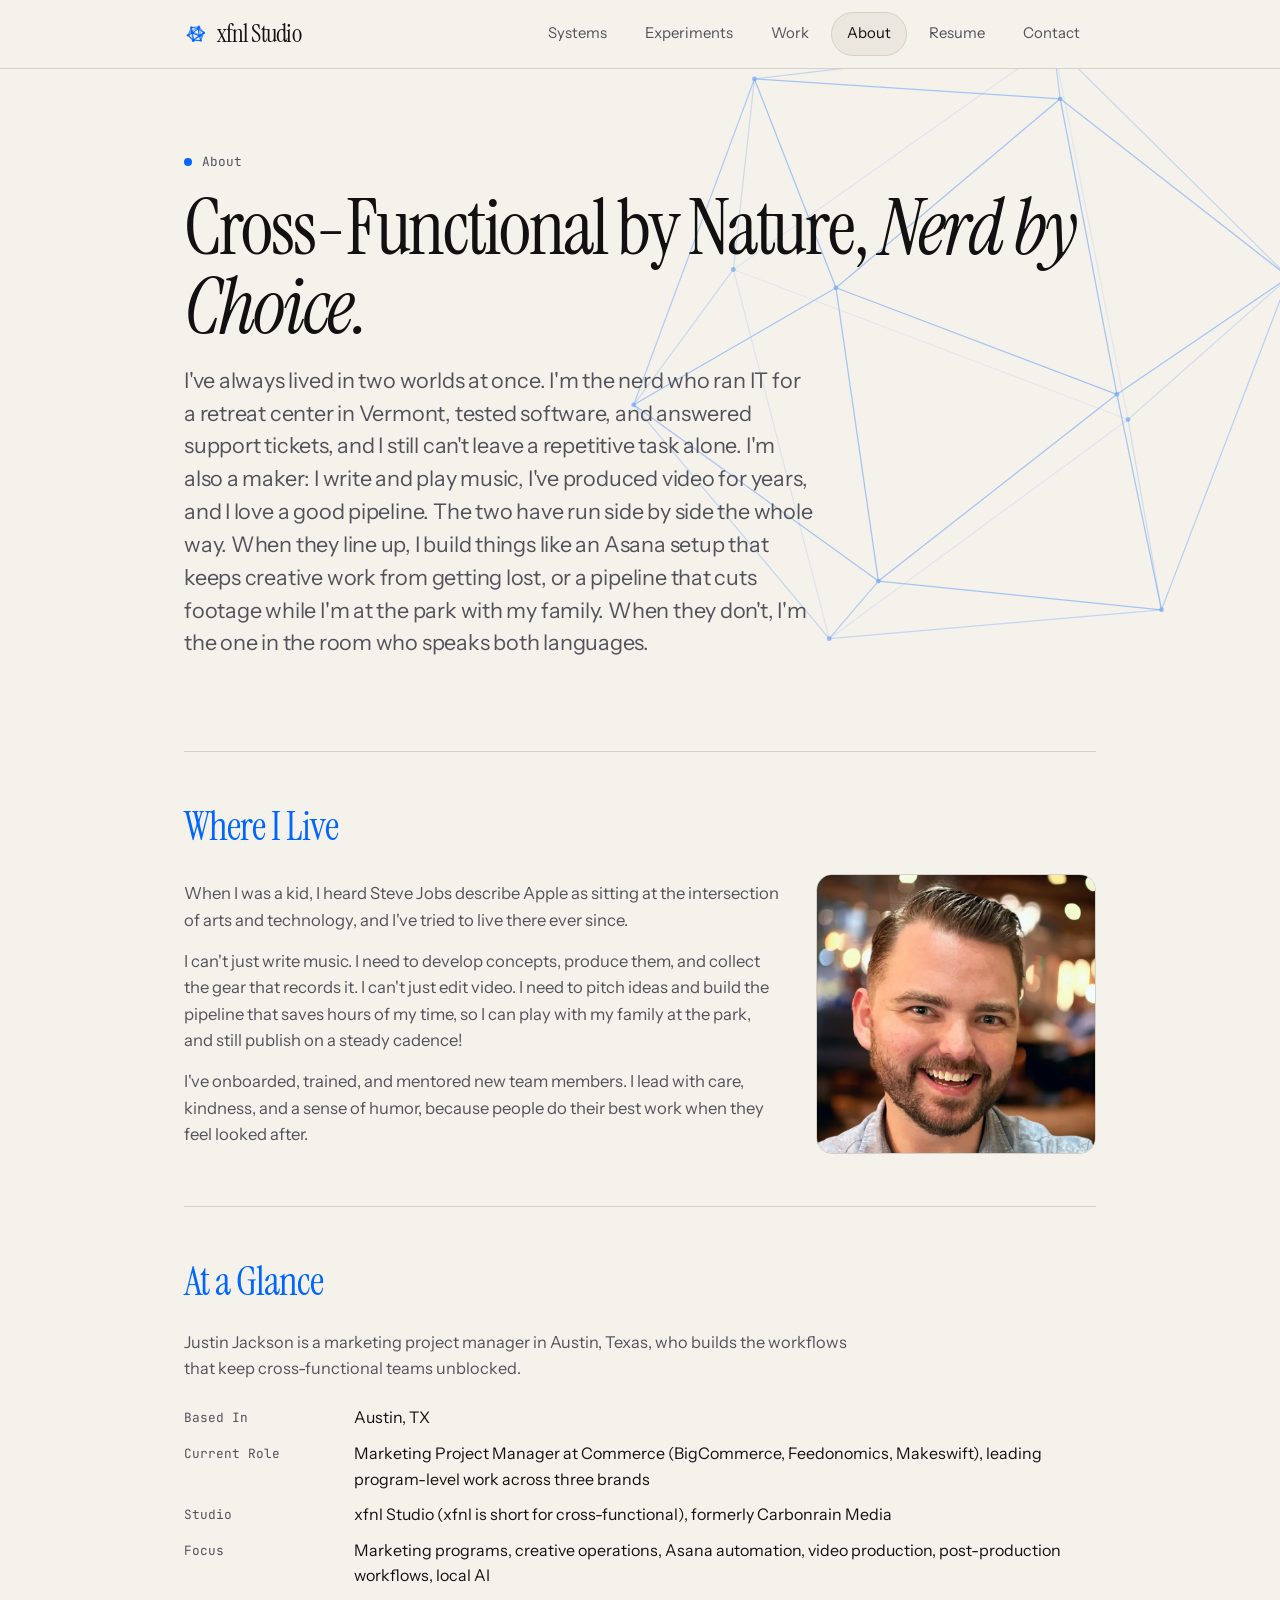
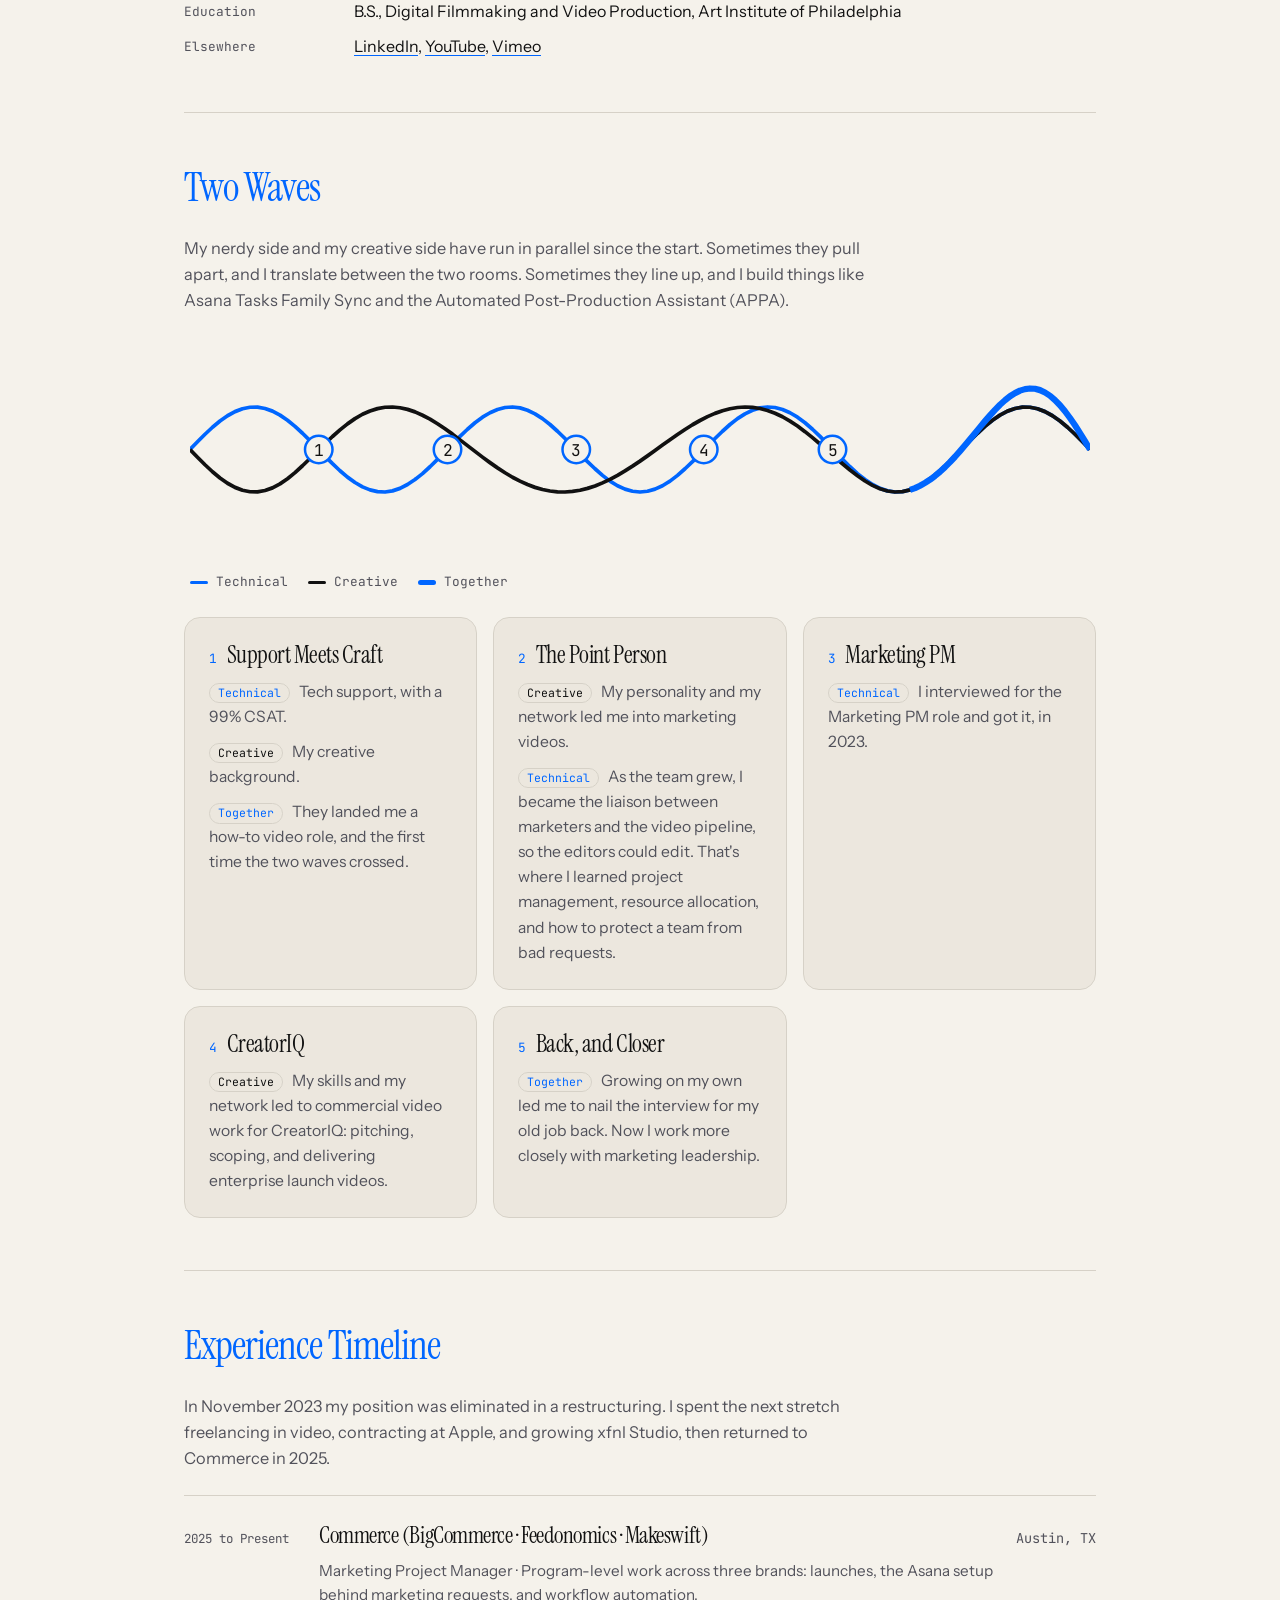
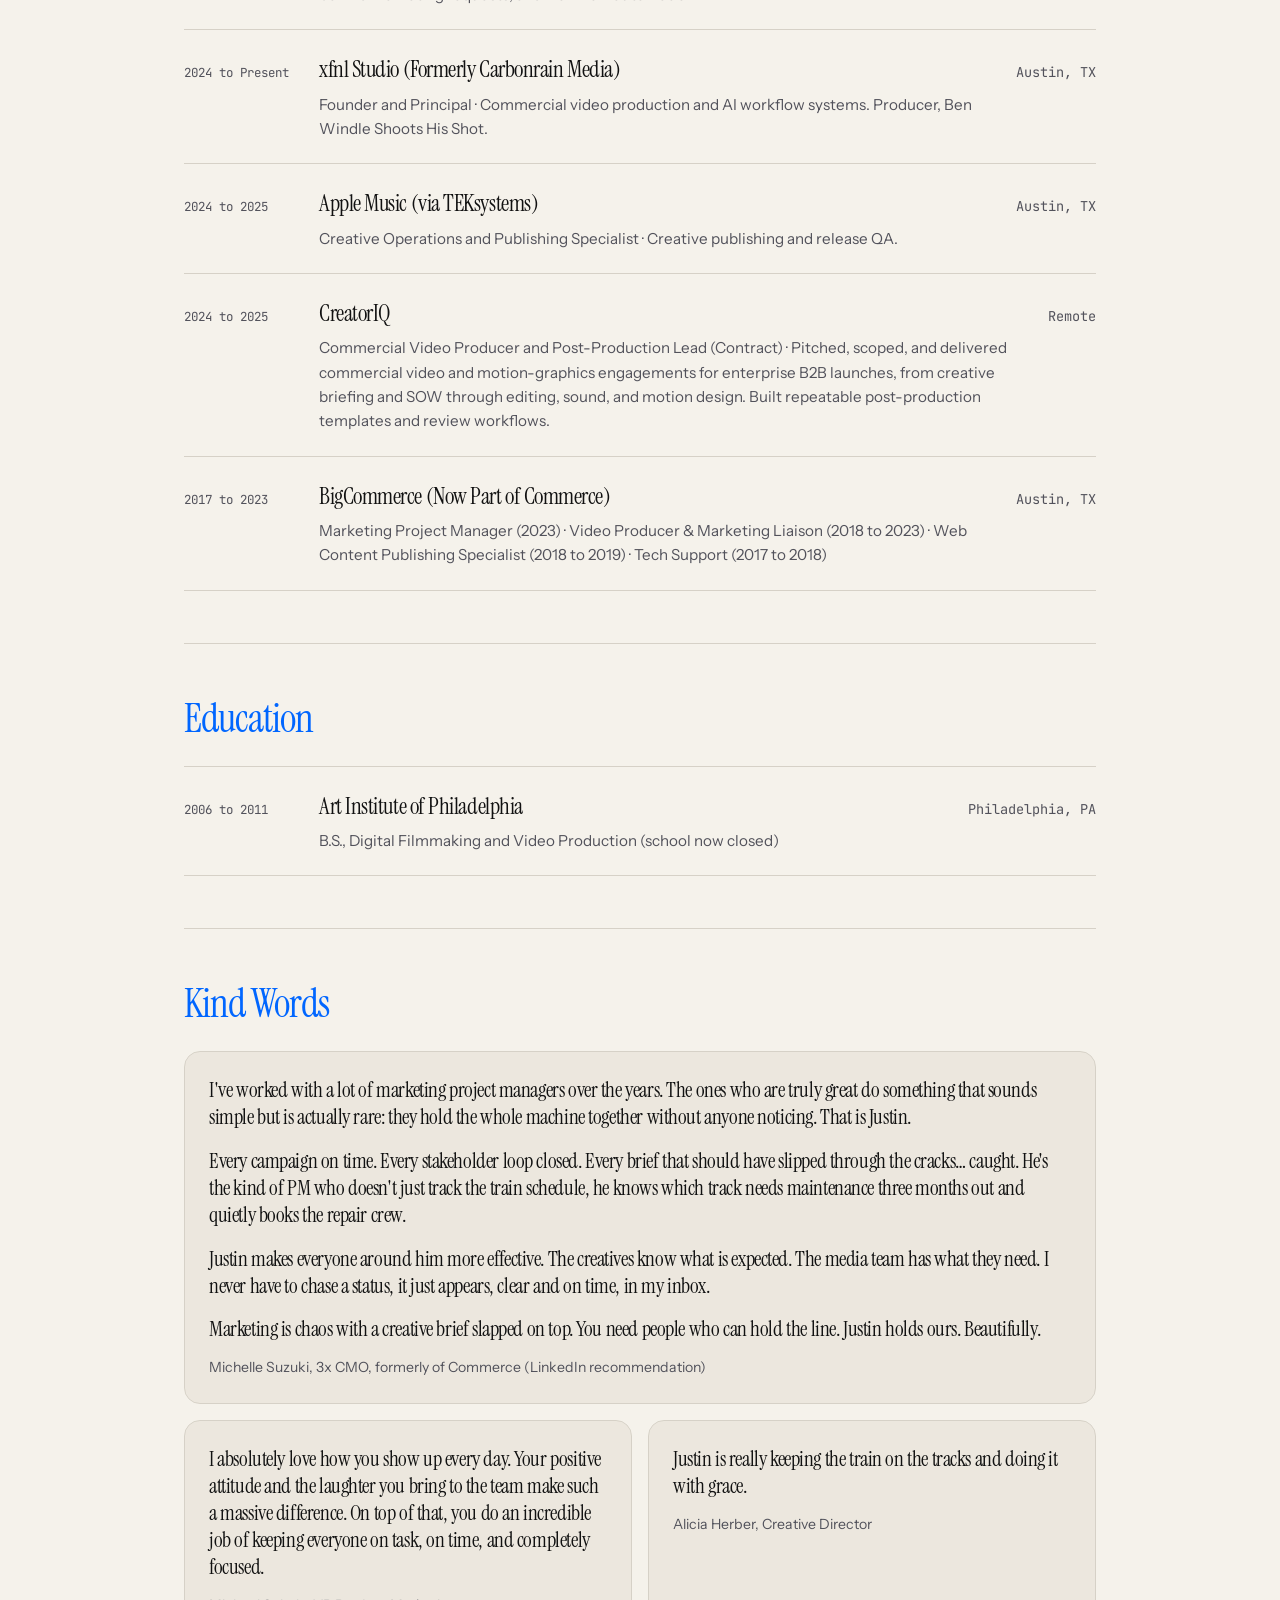
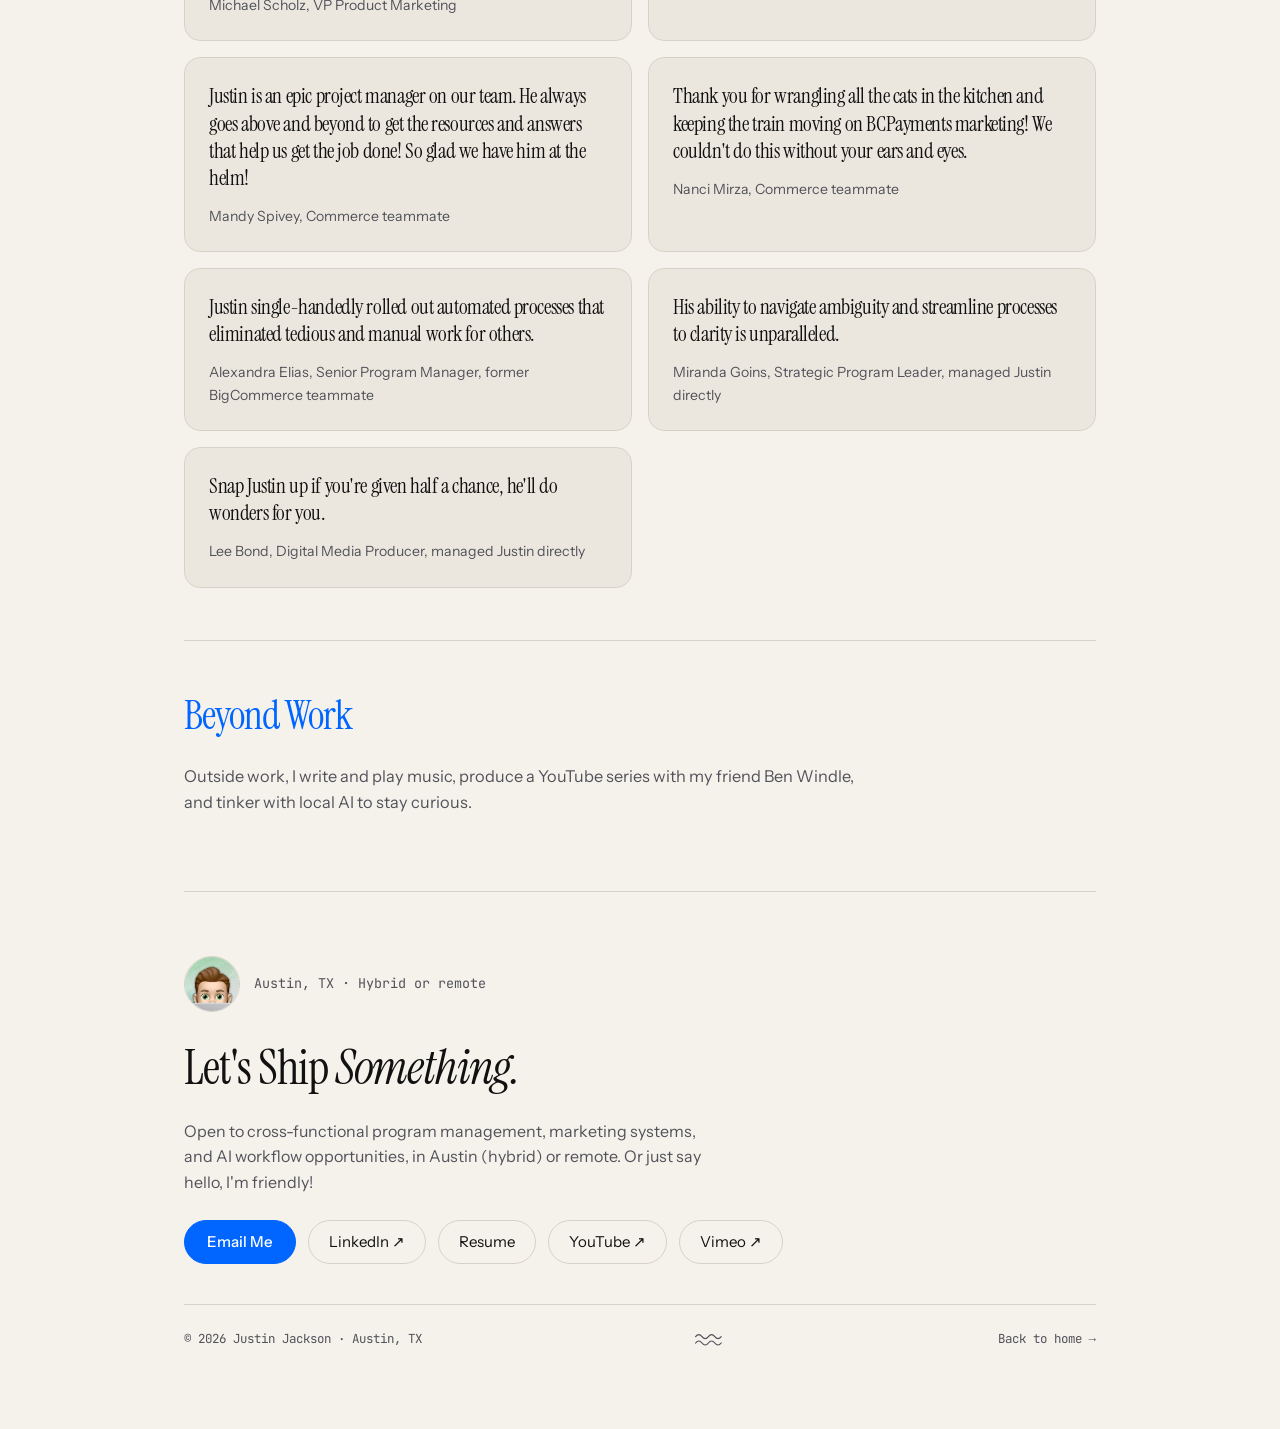
==== commit 7f69b8b6: "Install Vercel Web Analytics ## Vercel Web Analytics Installation Report  Successfully installed and" ====
--- a/about/index.html
+++ b/about/index.html
@@ -30,6 +30,10 @@
   <script type="application/ld+json">{"@context": "https://schema.org", "@type": "ProfilePage", "url": "https://xfnl.studio/about/", "mainEntity": {"@id": "https://xfnl.studio/#justin"}}</script>
   <script src="/portfolio.js?v=20261103f" defer></script>
   <script src="/js/xfnl-v2.js?v=20261103f" defer></script>
+  <script>
+    window.va = window.va || function () { (window.vaq = window.vaq || []).push(arguments); };
+  </script>
+  <script defer src="/_vercel/insights/script.js"></script>
 </head>
 <body data-page="about">
   <a href="#main-content" class="skip-link">Skip to main content</a>
